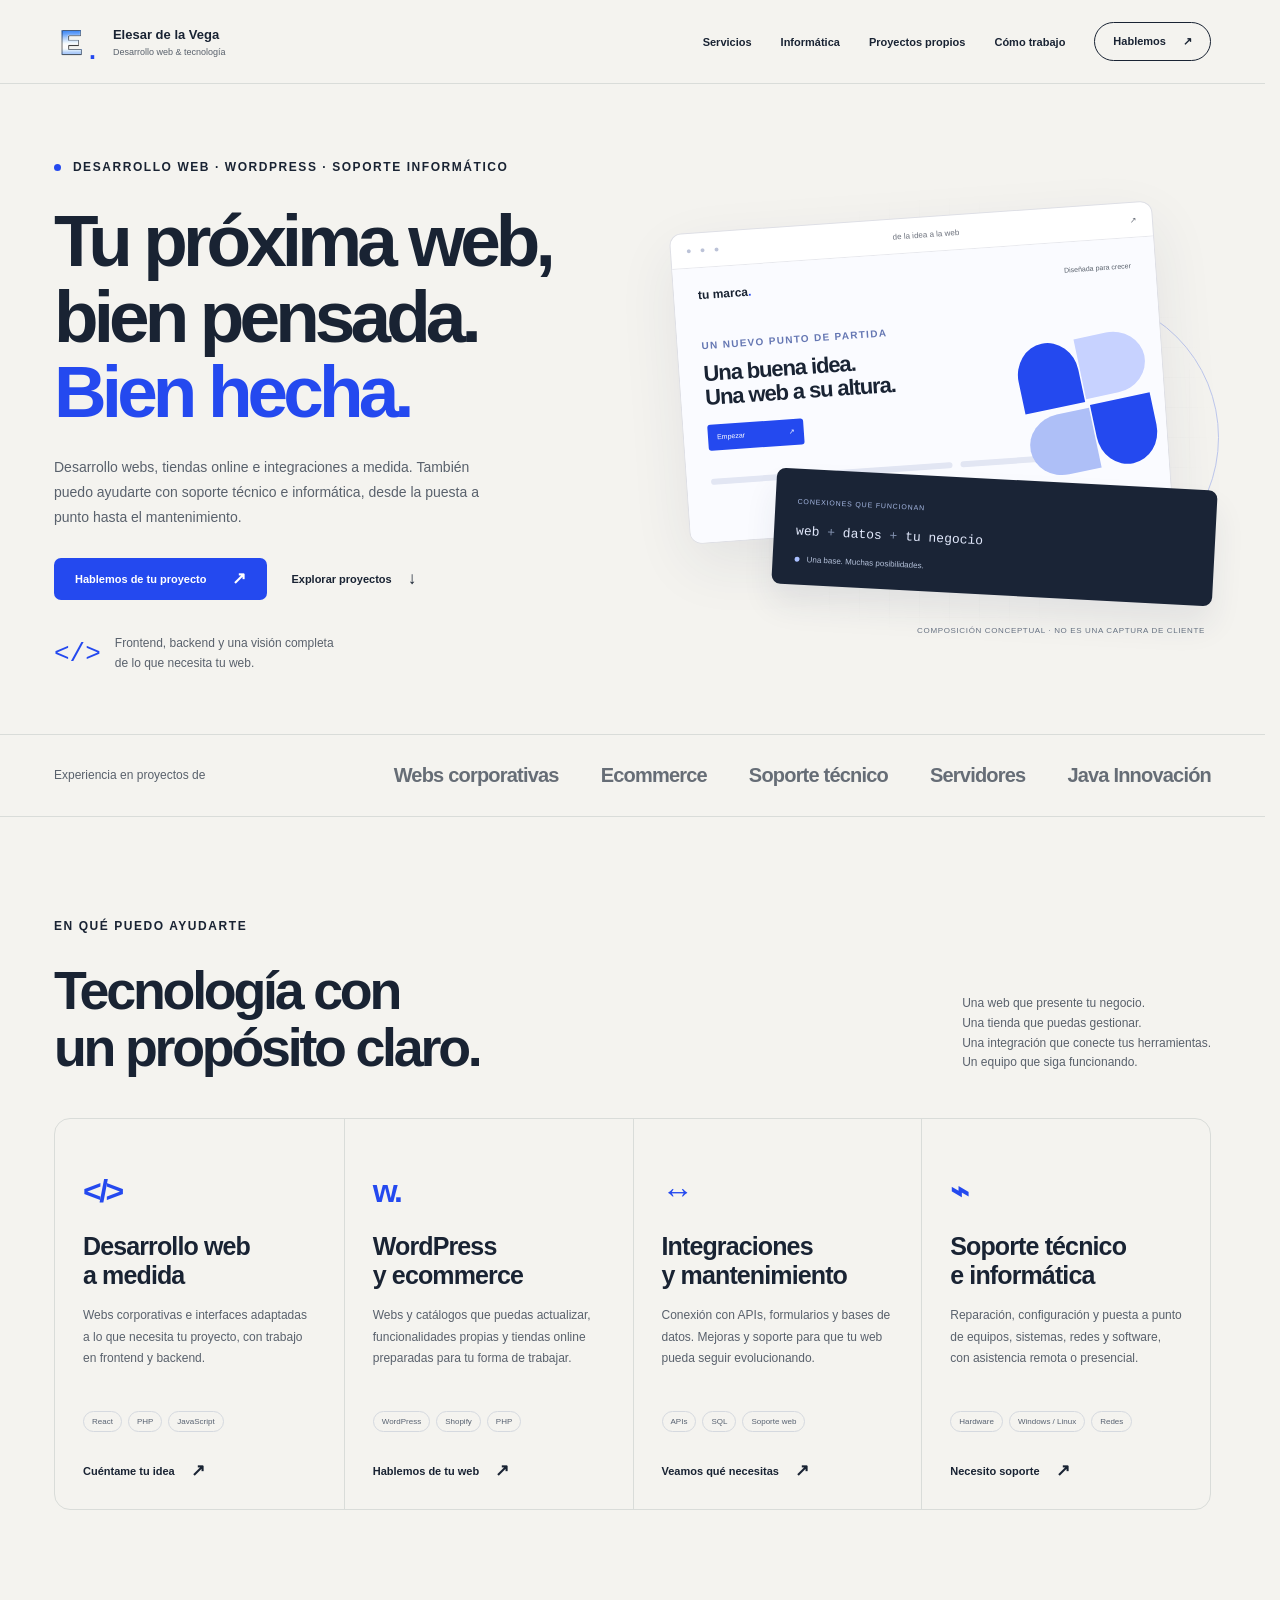
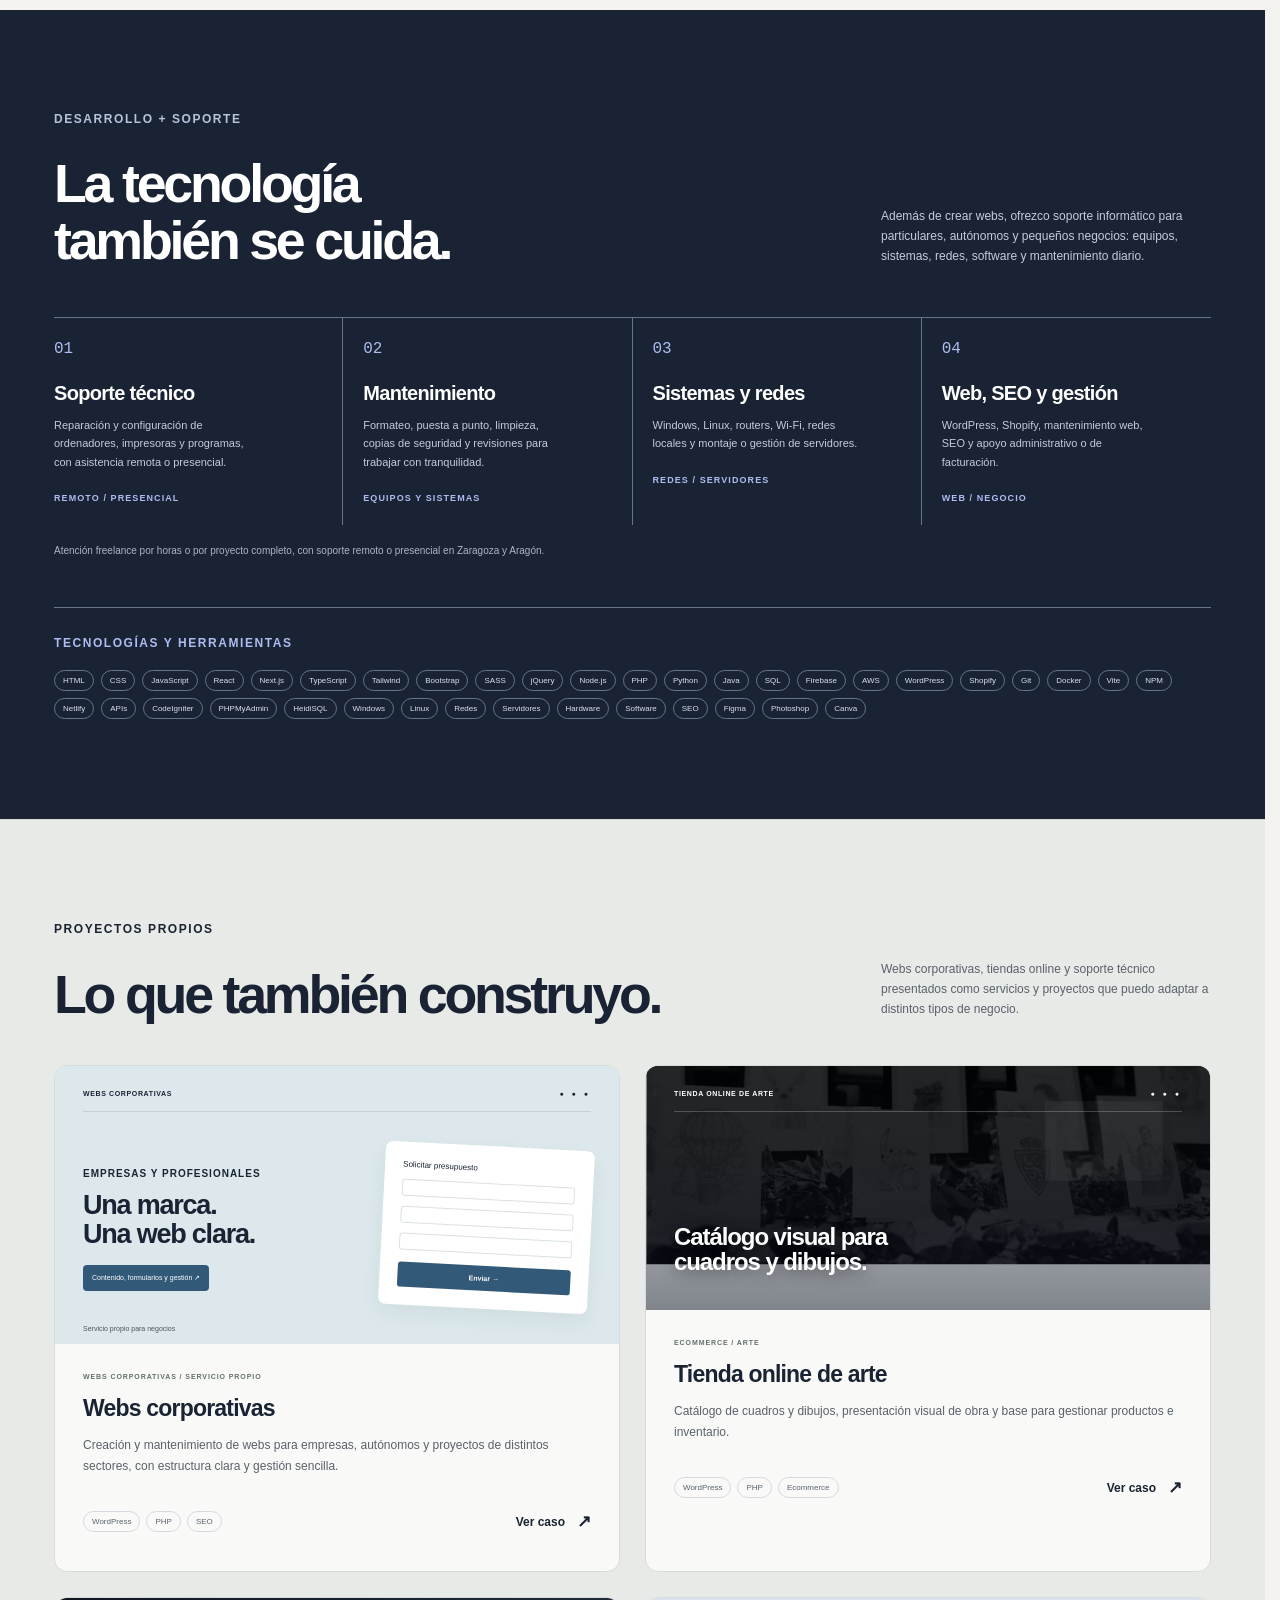
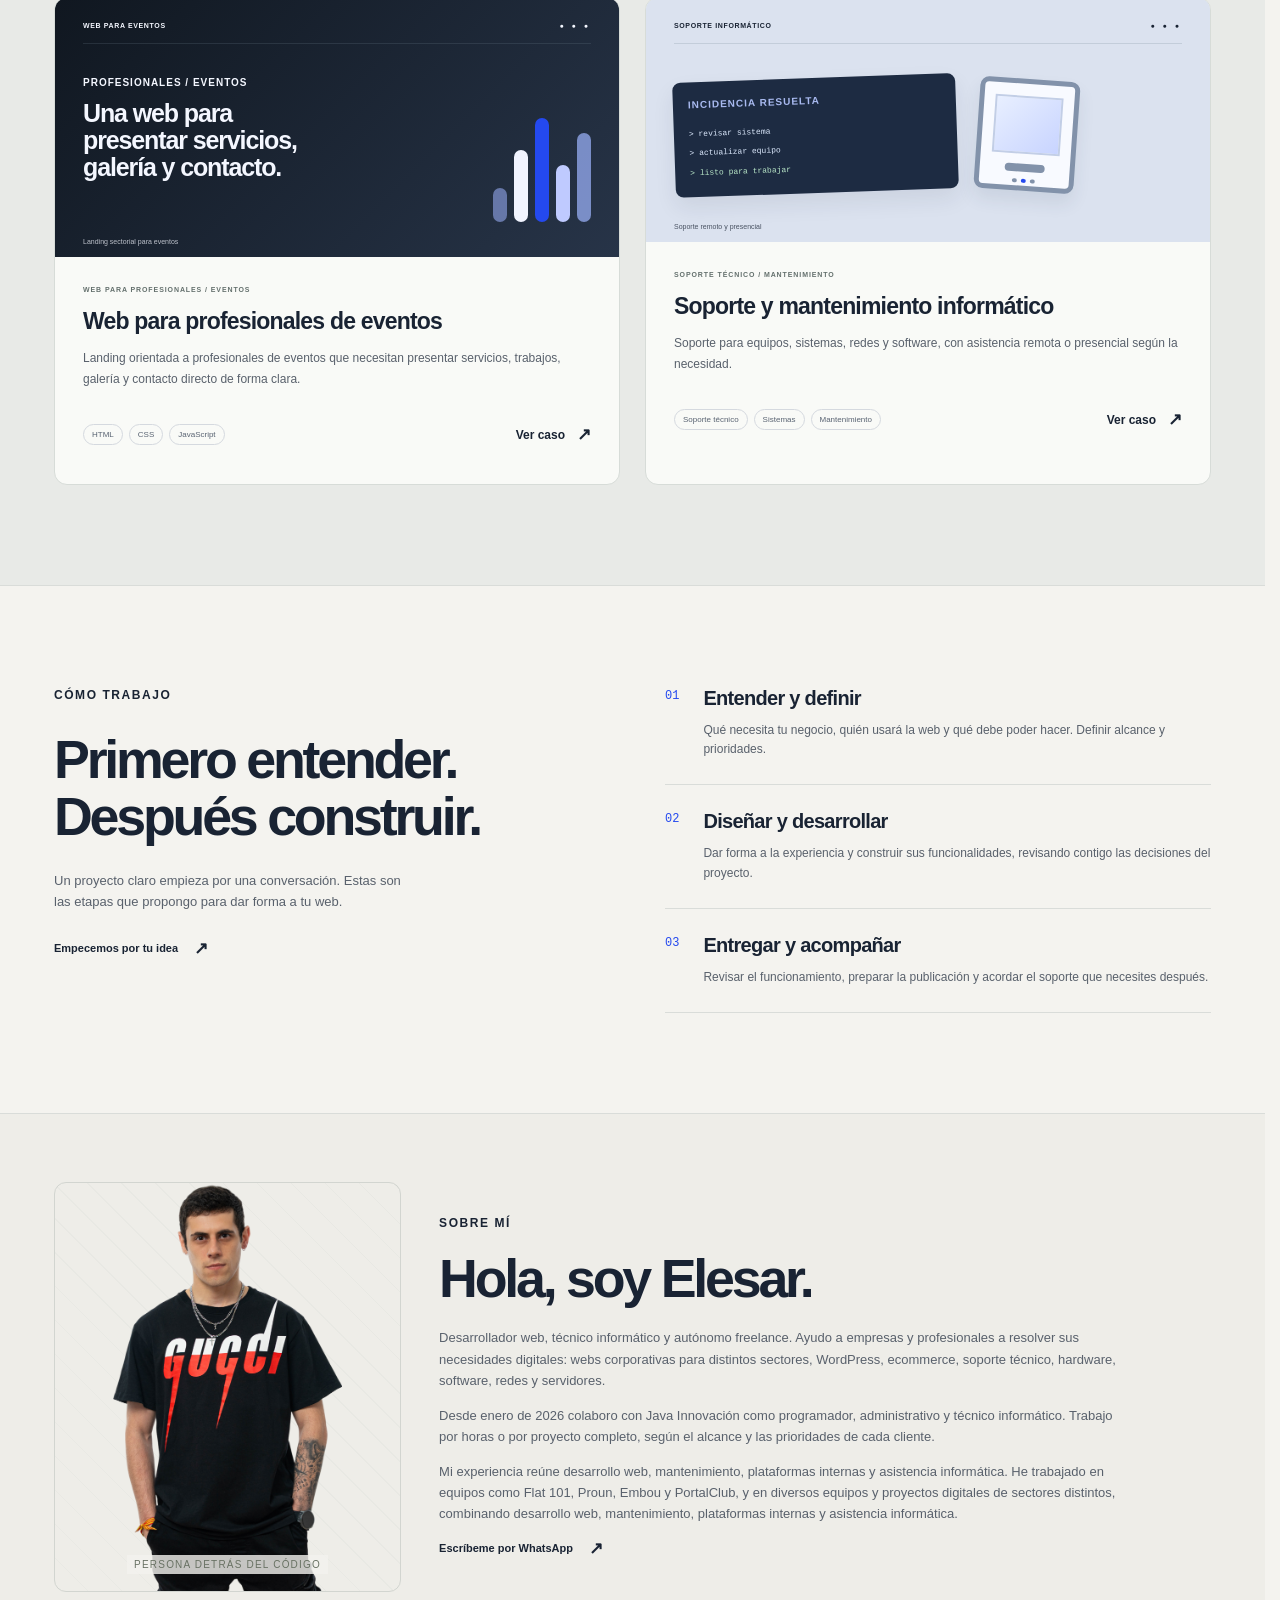
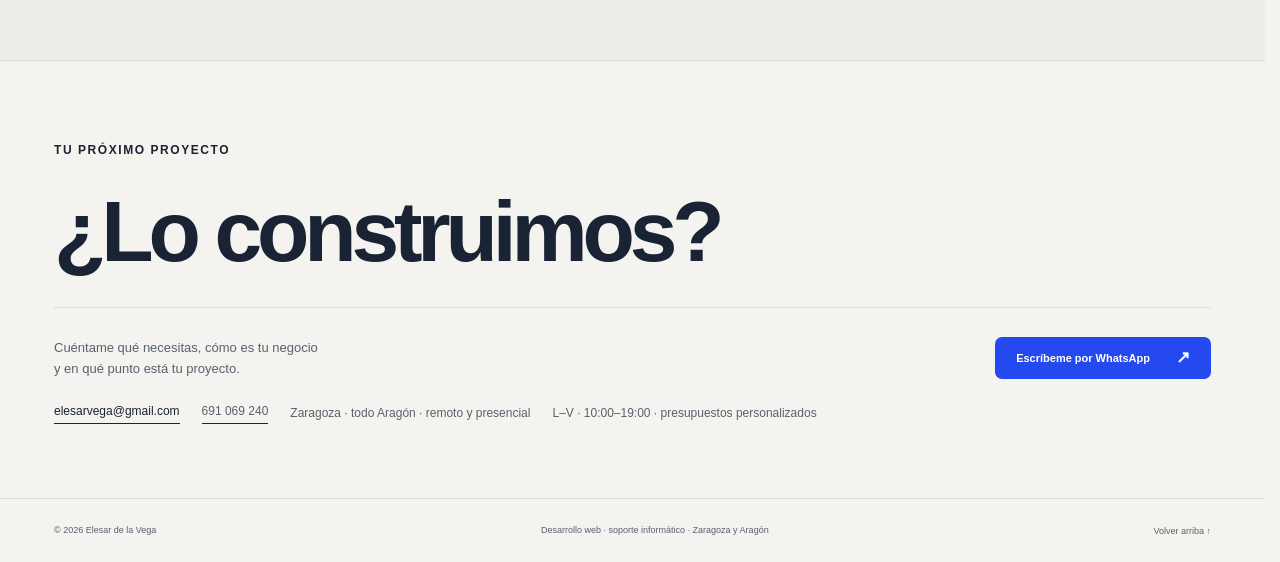
==== index.html @ c139e5ae "Replace portfolio with professional site" ====
<!doctype html>
<html lang="es">
<head>
  <meta charset="utf-8">
  <meta name="viewport" content="width=device-width, initial-scale=1">
  <title>Elesar de la Vega · Desarrollo web y soluciones a medida</title>
  <meta name="description" content="Desarrollo web, WordPress, ecommerce y soporte informático en Zaragoza y Aragón. Webs corporativas, mantenimiento, sistemas, redes y asistencia remota o presencial.">
  <meta name="author" content="Elesar de la Vega">
  <meta name="robots" content="index, follow">
  <meta name="theme-color" content="#f4f3ef">
  <meta property="og:locale" content="es_ES">
  <meta property="og:type" content="website">
  <meta property="og:title" content="Elesar de la Vega · Desarrollo web y soporte informático">
  <meta property="og:description" content="Webs corporativas, WordPress, ecommerce, mantenimiento y soporte informático para profesionales, autónomos y empresas en Zaragoza y Aragón.">
  <link rel="canonical" href="https://elesardelavega.github.io/elesardelavega/">
  <meta property="og:url" content="https://elesardelavega.github.io/elesardelavega/">
  <meta property="og:image" content="https://elesardelavega.github.io/elesardelavega/assets/social-preview.jpg">
  <meta name="twitter:card" content="summary_large_image">
  <meta name="twitter:title" content="Elesar de la Vega · Desarrollo web y soporte informático">
  <meta name="twitter:description" content="Desarrollo web, WordPress, ecommerce y soporte informático en Zaragoza y Aragón.">
  <meta name="twitter:image" content="https://elesardelavega.github.io/elesardelavega/assets/social-preview.jpg">
  <link rel="icon" href="assets/favicon.ico" sizes="any">
  <link rel="icon" href="assets/favicon-32x32.png" type="image/png">
  <link rel="apple-touch-icon" href="assets/apple-touch-icon.png">
  <link rel="manifest" href="assets/site.webmanifest">

  <script type="application/ld+json">
    {
      "@context": "https://schema.org",
      "@type": "ProfessionalService",
      "name": "Elesar de la Vega",
      "url": "https://elesardelavega.github.io/elesardelavega/",
      "description": "Desarrollo web, WordPress, ecommerce y soporte informático en Zaragoza y Aragón.",
      "email": "elesarvega@gmail.com",
      "telephone": "+34691069240",
      "areaServed": ["Zaragoza", "Aragón", "España"],
      "address": {
        "@type": "PostalAddress",
        "addressLocality": "Zaragoza",
        "addressRegion": "Aragón",
        "addressCountry": "ES"
      },
      "priceRange": "Presupuestos personalizados",
      "serviceType": ["Desarrollo web", "WordPress", "Ecommerce", "Soporte informático", "Mantenimiento web"]
    }
  </script>
  <link rel="stylesheet" href="styles.css">
  <script src="script.js" defer></script>
</head>
<body>
  <a class="skip-link" href="#contenido">Saltar al contenido</a>
  <button class="back-to-top" id="back-to-top" type="button" aria-label="Volver arriba" hidden><span aria-hidden="true">↑</span><span>Volver arriba</span></button>
  <header class="site-header">
    <a class="brand" href="#inicio" aria-label="Elesar de la Vega, inicio"><span class="brand-mark" aria-hidden="true"><img src="assets/logo-e-small.png" width="128" height="128" alt=""><span>.</span></span><span>Elesar de la Vega<small>Desarrollo web & tecnología</small></span></a>
    <button class="menu-toggle" aria-expanded="false" aria-controls="menu">Menú <span aria-hidden="true">＋</span></button>
    <nav id="menu" aria-label="Navegación principal">
      <a href="#servicios">Servicios</a><a href="#informatica">Informática</a><a href="#proyectos">Proyectos propios</a><a href="#enfoque">Cómo trabajo</a><a class="nav-contact" href="#contacto">Hablemos <span aria-hidden="true">↗</span></a>
    </nav>
  </header>
  <main id="contenido">
    <section class="hero section-shell" id="inicio" aria-labelledby="hero-title">
      <div class="hero-copy">
        <p class="eyebrow"><span class="blue-dot" aria-hidden="true"></span> DESARROLLO WEB · WORDPRESS · SOPORTE INFORMÁTICO</p>
        <h1 id="hero-title">Tu próxima web,<br>bien pensada.<br><span>Bien hecha.</span></h1>
        <p class="hero-description">Desarrollo webs, tiendas online e integraciones a medida. También puedo ayudarte con soporte técnico e informática, desde la puesta a punto hasta el mantenimiento.</p>
        <div class="hero-actions"><a class="button button-blue" href="#contacto">Hablemos de tu proyecto <span aria-hidden="true">↗</span></a><a class="text-link" href="#proyectos">Explorar proyectos <span aria-hidden="true">↓</span></a></div>
        <div class="hero-footnote"><span aria-hidden="true">&lt;/&gt;</span><p>Frontend, backend y una visión completa<br>de lo que necesita tu web.</p></div>
      </div>
      <div class="hero-visual" aria-label="Ilustración conceptual de una web y sus integraciones">
        <div class="visual-grid" aria-hidden="true"></div>
        <div class="orb orb-one" aria-hidden="true"></div><div class="orb orb-two" aria-hidden="true"></div>
        <div class="mock-window">
          <div class="window-top"><span class="window-dots" aria-hidden="true">● ● ●</span><span>de la idea a la web</span><span aria-hidden="true">↗</span></div>
          <div class="mock-page"><div class="mock-nav"><b>tu marca<span>.</span></b><span>Diseñada para crecer</span></div><span class="mock-label">UN NUEVO PUNTO DE PARTIDA</span><p>Una buena idea.<br>Una web a su altura.</p><div class="mock-button">Empezar <span aria-hidden="true">↗</span></div><div class="mock-art" aria-hidden="true"><i></i><i></i><i></i><i></i></div><div class="mock-lines" aria-hidden="true"><i></i><i></i><i></i></div></div>
        </div>
        <div class="code-note"><span class="code-label">CONEXIONES QUE FUNCIONAN</span><code><span>web</span> + <span>datos</span> + <span>tu negocio</span></code><div><i aria-hidden="true"></i> Una base. Muchas posibilidades.</div></div>
        <span class="visual-caption">COMPOSICIÓN CONCEPTUAL · NO ES UNA CAPTURA DE CLIENTE</span>
      </div>
    </section>
    <div class="experience-strip section-shell"><p>Experiencia en proyectos de</p><div><span>Webs corporativas</span><span>Ecommerce</span><span>Soporte técnico</span><span>Servidores</span><a class="experience-company" href="https://javainnovacion.com/" target="_blank" rel="noopener noreferrer">Java Innovación</a></div></div>
    <section class="section-shell section-space" id="servicios" aria-labelledby="services-title">
      <div class="section-heading"><div><p class="eyebrow">EN QUÉ PUEDO AYUDARTE</p><h2 id="services-title">Tecnología con<br>un propósito claro.</h2></div><p>Una web que presente tu negocio.<br>Una tienda que puedas gestionar.<br>Una integración que conecte tus herramientas.<br>Un equipo que siga funcionando.</p></div>
      <div class="services-grid">
        <article class="service"><span class="service-icon" aria-hidden="true">&lt;/&gt;</span><h3>Desarrollo web<br>a medida</h3><p>Webs corporativas e interfaces adaptadas a lo que necesita tu proyecto, con trabajo en frontend y backend.</p><ul class="tags" aria-label="Tecnologías"><li>React</li><li>PHP</li><li>JavaScript</li></ul><a class="text-link" href="#contacto">Cuéntame tu idea <span aria-hidden="true">↗</span></a></article>
        <article class="service"><span class="service-icon" aria-hidden="true">w.</span><h3>WordPress<br>y ecommerce</h3><p>Webs y catálogos que puedas actualizar, funcionalidades propias y tiendas online preparadas para tu forma de trabajar.</p><ul class="tags" aria-label="Especialidades"><li>WordPress</li><li>Shopify</li><li>PHP</li></ul><a class="text-link" href="#contacto">Hablemos de tu web <span aria-hidden="true">↗</span></a></article>
        <article class="service"><span class="service-icon" aria-hidden="true">↔</span><h3>Integraciones<br>y mantenimiento</h3><p>Conexión con APIs, formularios y bases de datos. Mejoras y soporte para que tu web pueda seguir evolucionando.</p><ul class="tags" aria-label="Especialidades"><li>APIs</li><li>SQL</li><li>Soporte web</li></ul><a class="text-link" href="#contacto">Veamos qué necesitas <span aria-hidden="true">↗</span></a></article>
        <article class="service"><span class="service-icon" aria-hidden="true">⌁</span><h3>Soporte técnico<br>e informática</h3><p>Reparación, configuración y puesta a punto de equipos, sistemas, redes y software, con asistencia remota o presencial.</p><ul class="tags" aria-label="Ámbitos de soporte"><li>Hardware</li><li>Windows / Linux</li><li>Redes</li></ul><a class="text-link" href="#contacto">Necesito soporte <span aria-hidden="true">↗</span></a></article>
      </div>
    </section>
    <section class="it-section section-space" id="informatica" aria-labelledby="it-title">
      <div class="section-shell">
        <div class="it-intro"><div><p class="eyebrow">DESARROLLO + SOPORTE</p><h2 id="it-title">La tecnología<br>también se cuida.</h2></div><p>Además de crear webs, ofrezco soporte informático para particulares, autónomos y pequeños negocios: equipos, sistemas, redes, software y mantenimiento diario.</p></div>
        <div class="it-grid">
          <article class="it-item"><span class="it-index">01</span><h3>Soporte técnico</h3><p>Reparación y configuración de ordenadores, impresoras y programas, con asistencia remota o presencial.</p><span class="it-status">REMOTO / PRESENCIAL</span></article>
          <article class="it-item"><span class="it-index">02</span><h3>Mantenimiento</h3><p>Formateo, puesta a punto, limpieza, copias de seguridad y revisiones para trabajar con tranquilidad.</p><span class="it-status">EQUIPOS Y SISTEMAS</span></article>
          <article class="it-item"><span class="it-index">03</span><h3>Sistemas y redes</h3><p>Windows, Linux, routers, Wi-Fi, redes locales y montaje o gestión de servidores.</p><span class="it-status">REDES / SERVIDORES</span></article>
          <article class="it-item"><span class="it-index">04</span><h3>Web, SEO y gestión</h3><p>WordPress, Shopify, mantenimiento web, SEO y apoyo administrativo o de facturación.</p><span class="it-status">WEB / NEGOCIO</span></article>
        </div>
        <p class="it-note">Atención freelance por horas o por proyecto completo, con soporte remoto o presencial en Zaragoza y Aragón.</p>
        <div class="tech-list"><p class="eyebrow">TECNOLOGÍAS Y HERRAMIENTAS</p><ul class="tags" aria-label="Tecnologías y herramientas"><li>HTML</li><li>CSS</li><li>JavaScript</li><li>React</li><li>Next.js</li><li>TypeScript</li><li>Tailwind</li><li>Bootstrap</li><li>SASS</li><li>jQuery</li><li>Node.js</li><li>PHP</li><li>Python</li><li>Java</li><li>SQL</li><li>Firebase</li><li>AWS</li><li>WordPress</li><li>Shopify</li><li>Git</li><li>Docker</li><li>Vite</li><li>NPM</li><li>Netlify</li><li>APIs</li><li>CodeIgniter</li><li>PHPMyAdmin</li><li>HeidiSQL</li><li>Windows</li><li>Linux</li><li>Redes</li><li>Servidores</li><li>Hardware</li><li>Software</li><li>SEO</li><li>Figma</li><li>Photoshop</li><li>Canva</li></ul></div>
      </div>
    </section>
    <section class="personal-projects section-space" id="proyectos" aria-labelledby="projects-title">
      <div class="section-shell"><div class="section-heading"><div><p class="eyebrow">PROYECTOS PROPIOS</p><h2 id="projects-title">Lo que también construyo.</h2></div><p>Webs corporativas, tiendas online y soporte técnico presentados como servicios y proyectos que puedo adaptar a distintos tipos de negocio.</p></div>
        <div class="projects-grid">
          <article class="project-card">
            <div class="project-illustration insurance" aria-label="Ilustración conceptual de webs corporativas"><div class="illustration-browser"><span>WEBS CORPORATIVAS</span><i aria-hidden="true">● ● ●</i></div><div class="insurance-layout"><div><span class="mini-label">EMPRESAS Y PROFESIONALES</span><p>Una marca.<br>Una web clara.</p><span class="mini-pill">Contenido, formularios y gestión ↗</span></div><div class="form-illustration" aria-hidden="true"><span>Solicitar presupuesto</span><i></i><i></i><i></i><b>Enviar →</b></div></div><span class="illustration-note">Servicio propio para negocios</span></div>
            <div class="project-copy"><p class="project-kicker">WEBS CORPORATIVAS / SERVICIO PROPIO</p><h3>Webs corporativas</h3><p>Creación y mantenimiento de webs para empresas, autónomos y proyectos de distintos sectores, con estructura clara y gestión sencilla.</p><div class="project-bottom"><ul class="tags"><li>WordPress</li><li>PHP</li><li>SEO</li></ul><button class="project-open" data-project="corporativas" aria-label="Ver caso: webs corporativas">Ver caso <span aria-hidden="true">↗</span></button></div></div>
          </article>
          <article class="project-card">
            <div class="project-illustration shop project-screenshot" aria-label="Captura de la tienda online de arte Dibujos Oasis"><img src="assets/dibujos-oasis-preview-optimized.jpg" width="960" height="675" loading="lazy" alt="Vista de una tienda online de arte con catálogo visual de cuadros y dibujos"><div class="screenshot-overlay"><div class="illustration-browser"><span>TIENDA ONLINE DE ARTE</span><i aria-hidden="true">● ● ●</i></div><p>Catálogo visual para cuadros y dibujos.</p></div><span class="illustration-note">Captura de referencia del proyecto</span></div>
            <div class="project-copy"><p class="project-kicker">ECOMMERCE / ARTE</p><h3>Tienda online de arte</h3><p>Catálogo de cuadros y dibujos, presentación visual de obra y base para gestionar productos e inventario.</p><div class="project-bottom"><ul class="tags"><li>WordPress</li><li>PHP</li><li>Ecommerce</li></ul><button class="project-open" data-project="tienda" aria-label="Ver caso: tienda online de arte">Ver caso <span aria-hidden="true">↗</span></button></div></div>
          </article>
          <article class="project-card">
            <div class="project-illustration music-site" aria-label="Ilustración conceptual de una web para profesionales de eventos"><div class="illustration-browser"><span>WEB PARA EVENTOS</span><i aria-hidden="true">● ● ●</i></div><div class="music-layout"><span class="mini-label">PROFESIONALES / EVENTOS</span><p>Una web para<br>presentar servicios,<br>galería y contacto.</p><div class="music-bars" aria-hidden="true"><i></i><i></i><i></i><i></i><i></i></div></div><span class="illustration-note">Landing sectorial para eventos</span></div>
            <div class="project-copy"><p class="project-kicker">WEB PARA PROFESIONALES / EVENTOS</p><h3>Web para profesionales de eventos</h3><p>Landing orientada a profesionales de eventos que necesitan presentar servicios, trabajos, galería y contacto directo de forma clara.</p><div class="project-bottom"><ul class="tags"><li>HTML</li><li>CSS</li><li>JavaScript</li></ul><button class="project-open" data-project="webdj" aria-label="Ver caso: web para profesionales de eventos">Ver caso <span aria-hidden="true">↗</span></button></div></div>
          </article>
          <article class="project-card">
            <div class="project-illustration support" aria-label="Ilustración conceptual de soporte técnico y mantenimiento informático"><div class="illustration-browser"><span>SOPORTE INFORMÁTICO</span><i aria-hidden="true">● ● ●</i></div><div class="support-layout"><div class="support-terminal"><span class="mini-label">INCIDENCIA RESUELTA</span><code>&gt; revisar sistema<br>&gt; actualizar equipo<br><b>&gt; listo para trabajar</b></code></div><div class="support-device" aria-hidden="true"><i></i><i></i><i></i></div></div><span class="illustration-note">Soporte remoto y presencial</span></div>
            <div class="project-copy"><p class="project-kicker">SOPORTE TÉCNICO / MANTENIMIENTO</p><h3>Soporte y mantenimiento informático</h3><p>Soporte para equipos, sistemas, redes y software, con asistencia remota o presencial según la necesidad.</p><div class="project-bottom"><ul class="tags"><li>Soporte técnico</li><li>Sistemas</li><li>Mantenimiento</li></ul><button class="project-open" data-project="soporte" aria-label="Ver caso: soporte y mantenimiento informático">Ver caso <span aria-hidden="true">↗</span></button></div></div>
          </article>
        </div>
      </div>
    </section>
    <section class="section-shell section-space approach" id="enfoque" aria-labelledby="approach-title">
      <div><p class="eyebrow">CÓMO TRABAJO</p><h2 id="approach-title">Primero entender.<br>Después construir.</h2><p class="approach-intro">Un proyecto claro empieza por una conversación. Estas son las etapas que propongo para dar forma a tu web.</p><a class="text-link" href="#contacto">Empecemos por tu idea <span aria-hidden="true">↗</span></a></div>
      <ol class="process"><li><span>01</span><div><h3>Entender y definir</h3><p>Qué necesita tu negocio, quién usará la web y qué debe poder hacer. Definir alcance y prioridades.</p></div></li><li><span>02</span><div><h3>Diseñar y desarrollar</h3><p>Dar forma a la experiencia y construir sus funcionalidades, revisando contigo las decisiones del proyecto.</p></div></li><li><span>03</span><div><h3>Entregar y acompañar</h3><p>Revisar el funcionamiento, preparar la publicación y acordar el soporte que necesites después.</p></div></li></ol>
    </section>
    <section class="about-section" aria-labelledby="about-title"><div class="section-shell about-grid"><div class="about-portrait"><img src="assets/personal-elesar-about-optimized.png" width="540" height="959" loading="lazy" alt="Elesar de la Vega, programador web y técnico informático en Zaragoza"><span>PERSONA DETRÁS DEL CÓDIGO</span></div><div><p class="eyebrow">SOBRE MÍ</p><h2 id="about-title">Hola, soy Elesar.</h2><p>Desarrollador web, técnico informático y autónomo freelance. Ayudo a empresas y profesionales a resolver sus necesidades digitales: webs corporativas para distintos sectores, WordPress, ecommerce, soporte técnico, hardware, software, redes y servidores.</p><p>Desde enero de 2026 colaboro con Java Innovación como programador, administrativo y técnico informático. Trabajo por horas o por proyecto completo, según el alcance y las prioridades de cada cliente.</p><p>Mi experiencia reúne desarrollo web, mantenimiento, plataformas internas y asistencia informática. He trabajado en equipos como Flat 101, Proun, Embou y PortalClub, y en diversos equipos y proyectos digitales de sectores distintos, combinando desarrollo web, mantenimiento, plataformas internas y asistencia informática.</p><a class="text-link" href="https://wa.me/34691069240?text=Hola%20Elesar%2C%20he%20visto%20tu%20web" target="_blank" rel="noopener noreferrer">Escríbeme por WhatsApp <span aria-hidden="true">↗</span></a></div></div></section>
    <section class="contact-section section-shell section-space" id="contacto" aria-labelledby="contact-title"><p class="eyebrow">TU PRÓXIMO PROYECTO</p><div class="contact-heading"><h2 id="contact-title">¿Lo construimos?</h2></div><div class="contact-bottom"><p>Cuéntame qué necesitas, cómo es tu negocio<br>y en qué punto está tu proyecto.</p><a class="button button-blue" href="https://wa.me/34691069240?text=Hola%20Elesar%2C%20he%20visto%20tu%20web" target="_blank" rel="noopener noreferrer">Escríbeme por WhatsApp <span aria-hidden="true">↗</span></a></div><div class="contact-details"><a class="contact-email" href="mailto:elesarvega@gmail.com">elesarvega@gmail.com</a><a class="contact-phone" href="tel:+34691069240">691 069 240</a><span class="contact-location">Zaragoza · todo Aragón · remoto y presencial</span><span class="contact-hours">L–V · 10:00–19:00 · presupuestos personalizados</span></div></section>
  </main>
  <footer class="site-footer section-shell"><p>© 2026 Elesar de la Vega</p><p>Desarrollo web · soporte informático · Zaragoza y Aragón</p><a href="#inicio">Volver arriba ↑</a></footer>
  <dialog id="project-dialog" aria-labelledby="dialog-title"><button class="dialog-close" aria-label="Cerrar ficha de proyecto">Cerrar <span aria-hidden="true">×</span></button><p class="eyebrow" id="dialog-category"></p><h2 id="dialog-title"></h2><div id="dialog-content"></div><a class="button button-blue" href="#contacto" id="dialog-contact">Hablemos de tu proyecto <span aria-hidden="true">↗</span></a></dialog>
</body>
</html>
---- styles.css ----
@charset "UTF-8";
/* Los tokens y sus roles se describen en CONTENIDO.md. La fuente de valores es este CSS. */
:root{--paper:#f4f3ef;--ink:#192333;--muted:#59616c;--blue:#2449ef;--line:#d9dcd9;--white:#fff;--radius:16px}
*{box-sizing:border-box}html{scroll-behavior:auto;scroll-padding-top:110px}body{margin:0;background:var(--paper);color:var(--ink);font-family:Arial,Helvetica,sans-serif;-webkit-font-smoothing:antialiased}a{color:inherit;text-decoration:none}button{font:inherit;color:inherit;cursor:pointer}button,a{-webkit-tap-highlight-color:transparent}button{border:0}button:focus-visible,a:focus-visible{outline:3px solid var(--blue);outline-offset:5px}p{line-height:1.65}h1,h2,h3,p{margin-top:0}h1,h2,h3{font-weight:600}h2{font-size:clamp(2.25rem,4.2vw,3.75rem);line-height:1.06;letter-spacing:-.06em;margin-bottom:0}h3{letter-spacing:-.035em}::selection{background:#d8e0ff}section{scroll-margin-top:20px}.section-shell{max-width:1304px;margin:auto;padding-left:54px;padding-right:54px}.section-space{padding-top:100px;padding-bottom:100px}.eyebrow{font-size:12px;font-weight:700;letter-spacing:.13em;line-height:1.6;margin-bottom:26px}.skip-link{position:fixed;top:-80px;left:15px;padding:16px;z-index:20;background:var(--blue);color:white}.skip-link:focus{top:12px}.site-header{display:flex;justify-content:space-between;align-items:center;gap:30px;padding:22px 54px;max-width:1304px;margin:auto;border-bottom:1px solid var(--line)}.brand{display:flex;align-items:center;gap:12px;font-size:13px;font-weight:700}.brand-mark{font-size:43px;line-height:.85;letter-spacing:-.13em;margin-right:5px}.brand-mark span{color:var(--blue)}.brand small{display:block;font-size:9px;font-weight:400;color:var(--muted);margin-top:5px}.site-header nav{display:flex;align-items:center;gap:29px;font-size:11px;font-weight:600}.site-header nav a:hover{color:var(--blue)}.nav-contact{border:1px solid var(--ink);border-radius:30px;padding:12px 18px}.nav-contact span{margin-left:14px}.menu-toggle{display:none}.hero{display:grid;grid-template-columns:1.12fr 1fr;gap:30px;align-items:center;padding-top:74px;padding-bottom:60px;min-height:650px}.blue-dot{display:inline-block;width:7px;height:7px;border-radius:50%;background:var(--blue);margin-right:7px}.hero h1{font-size:clamp(3.4rem,5.7vw,5.1rem);line-height:1.035;letter-spacing:-.067em;margin:0 0 25px;font-weight:600}.hero h1>span{color:var(--blue)}.hero-description{max-width:430px;font-size:14px;line-height:1.8;color:var(--muted);margin-bottom:28px}.hero-actions{display:flex;align-items:center;gap:24px;flex-wrap:wrap}.button{display:inline-flex;align-items:center;justify-content:space-between;gap:26px;padding:10px 21px;border-radius:7px;font-size:11px;font-weight:600;line-height:1.3;transition:transform .2s,background .2s}.button-blue{background:var(--blue);color:white}.button:hover{transform:translateY(-2px);background:#173ace}.button span{font-size:17px}.text-link{font-size:11px;font-weight:700;display:inline-flex;gap:16px;align-items:center}.text-link:hover{color:var(--blue)}.text-link span{font-size:17px}.hero-footnote{margin-top:34px;display:flex;align-items:center;gap:14px}.hero-footnote>span{font-family:monospace;font-size:26px;color:var(--blue)}.hero-footnote p{font-size:12px;color:var(--muted);margin:0;line-height:1.65}.hero-visual{position:relative;min-width:0;height:438px;isolation:isolate}.visual-grid{position:absolute;inset:0;background-image:linear-gradient(#dadcd866 1px,transparent 1px),linear-gradient(90deg,#dadcd866 1px,transparent 1px);background-size:30px 30px;mask-image:radial-gradient(ellipse,#000 30%,transparent 71%);z-index:-1}.orb{position:absolute;border:1px solid #bcc6ec;border-radius:50%;width:285px;height:285px;z-index:-1}.orb-one{top:45px;left:20px}.orb-two{top:98px;right:-8px}.mock-window{width:91%;position:absolute;top:20px;left:0;background:white;border-radius:12px;border:1px solid #dedfe5;box-shadow:0 22px 60px #26335815;overflow:hidden;transform:rotate(-4deg)}.window-top{display:flex;align-items:center;justify-content:space-between;padding:12px 15px;border-bottom:1px solid #e7e8ed;font-size:8px;color:#6c717c}.window-dots{letter-spacing:3px;color:#bbc2d7;font-size:9px}.mock-page{position:relative;min-height:274px;padding:20px 24px;background:#fafbff;overflow:hidden}.mock-nav{display:flex;justify-content:space-between;align-items:center;font-size:7px;color:var(--muted);margin-bottom:33px}.mock-nav b{font-size:12px;color:var(--ink)}.mock-nav b span{color:var(--blue)}.mock-label{font-size:10px;letter-spacing:.13em;font-weight:700;color:#6577b3}.mock-page p{font-size:22px;line-height:1.1;letter-spacing:-.05em;font-weight:700;margin:9px 0 15px;position:relative;z-index:1}.mock-button{font-size:7px;background:var(--blue);color:white;border-radius:3px;padding:9px;width:96px;display:flex;justify-content:space-between}.mock-art{position:absolute;width:126px;height:136px;right:14px;bottom:44px;transform:rotate(-8deg);display:grid;grid-template-columns:1fr 1fr;gap:4px}.mock-art i{display:block;background:var(--blue);border-radius:50% 50% 0 0}.mock-art i:nth-child(2){background:#c7d2ff;transform:rotate(90deg)}.mock-art i:nth-child(3){background:#aebff7;transform:rotate(-90deg)}.mock-art i:nth-child(4){border-radius:0 0 50% 50%}.mock-lines{display:flex;gap:8px;margin-top:28px}.mock-lines i{height:6px;background:#e2e6f3;display:block;width:27%;border-radius:4px}.code-note{position:absolute;right:-4px;bottom:40px;width:83%;background:#1a2436;color:white;border-radius:9px;padding:21px 22px;transform:rotate(3deg);box-shadow:0 20px 32px #25325215}.code-label{font-size:7px;letter-spacing:.12em;color:#a7b9e4}.code-note code{display:block;font-size:13px;white-space:normal;margin:16px 0;color:#8493b1}.code-note code span{color:#e2e9fc}.code-note>div{font-size:8px;color:#b6c3dc;display:flex;align-items:center;gap:7px}.code-note i{display:block;width:5px;height:5px;background:#aabfff;border-radius:50%}.visual-caption{position:absolute;bottom:0;right:6px;font-size:8px;letter-spacing:.08em;color:#667181}.experience-strip{display:flex;align-items:center;justify-content:space-between;gap:20px;padding-top:29px;padding-bottom:29px;border-top:1px solid var(--line);border-bottom:1px solid var(--line)}.experience-strip p{font-size:12px;color:var(--muted);margin:0}.experience-strip>div{display:flex;gap:42px;align-items:center}.experience-strip span{font-size:20px;font-weight:700;letter-spacing:-.04em;color:#666d76}.section-heading{display:flex;justify-content:space-between;align-items:flex-end;gap:34px;margin-bottom:42px}.section-heading>.eyebrow{margin-bottom:20px}.section-heading>p{font-size:12px;color:var(--muted);max-width:330px;margin-bottom:3px}.services-grid{display:grid;grid-template-columns:repeat(3,1fr);border:1px solid var(--line);border-radius:var(--radius);overflow:hidden}.service{padding:28px;position:relative}.service+.service{border-left:1px solid var(--line)}.service-number{font-size:9px;color:#7c8493}.service-icon{display:block;font-size:32px;line-height:1;letter-spacing:-.08em;color:var(--blue);margin:28px 0 25px;font-weight:700}.service h3{font-size:25px;line-height:1.14;margin-bottom:16px}.service p{font-size:12px;color:var(--muted);min-height:83px;line-height:1.8}.tags{display:flex;flex-wrap:wrap;gap:6px;list-style:none;padding:0;margin:0}.tags li{font-size:8px;color:#596372;border:1px solid #d5d9df;padding:5px 8px;border-radius:20px}.service .tags{margin:23px 0 28px}.projects-section{background:#e8eae7;border-top:1px solid #d9ddd8;border-bottom:1px solid #d9ddd8}.projects-grid{display:grid;grid-template-columns:1fr 1fr;gap:25px}.project-card{background:#f9faf7;border:1px solid #d7dcd8;border-radius:13px;overflow:hidden;min-width:0}.project-featured{grid-column:1/-1;display:grid;grid-template-columns:1.2fr 1fr}.project-illustration{position:relative;min-height:244px;overflow:hidden;padding:24px 28px 35px}.insurance{background:#dce8eb}.industrial{background:#242f33;color:#e5ebe5}.shop{background:#ebe1d1}.illustration-browser{display:flex;align-items:center;justify-content:space-between;gap:8px;font-size:7px;font-weight:700;letter-spacing:.09em;border-bottom:1px solid #70808e38;padding-bottom:14px}.illustration-browser i{font-size:7px;letter-spacing:3px;font-style:normal}.mini-label{font-size:10px;letter-spacing:.1em;font-weight:700}.insurance-layout{display:grid;grid-template-columns:1fr .75fr;gap:20px;align-items:center;margin-top:34px}.insurance-layout p,.industrial-layout p,.shop-layout p{font-size:27px;font-weight:600;letter-spacing:-.045em;line-height:1.05;margin:10px 0 17px}.mini-pill{background:#335978;color:white;font-size:7px;padding:9px;border-radius:4px;display:inline-block}.form-illustration{background:white;padding:18px;border-radius:7px;box-shadow:0 8px 20px #263c4810;transform:rotate(3deg);font-size:8px}.form-illustration i{display:block;height:17px;border:1px solid #d9e1e6;margin-top:10px;border-radius:3px}.form-illustration b{display:block;margin-top:12px;background:#335978;color:white;border-radius:3px;font-size:7px;padding:9px;text-align:center}.illustration-note{position:absolute;bottom:12px;left:28px;font-size:7px;opacity:.75}.industrial-layout{margin-top:23px}.industrial-layout p{font-size:24px}.product-shapes{display:flex;gap:10px;position:absolute;right:26px;bottom:34px}.product-shapes i{width:42px;height:70px;background:linear-gradient(110deg,#7d8e85,#bac6b4);clip-path:polygon(10% 0,75% 0,100% 20%,100% 90%,30% 100%,0 70%)}.product-shapes i:nth-child(2){height:52px;margin-top:18px}.product-shapes i:nth-child(3){width:26px;background:#b9cf70}.shop-layout{margin-top:21px}.shop-layout p{font-size:22px;margin-bottom:15px}.art-frames{display:flex;justify-content:flex-end;gap:12px}.art-frames i{width:53px;height:70px;border:5px solid #fcfaf5;outline:1px solid #c4b293;box-shadow:0 4px 9px #69542c15;background:linear-gradient(28deg,#c8a17e 40%,#e7d8a7 40%,#e7d8a7 60%,#91a88c 60%)}.art-frames i:nth-child(2){background:radial-gradient(ellipse at bottom,#8d6350 39%,#dabdb6 40%)}.art-frames i:nth-child(3){background:linear-gradient(130deg,#b5bbae 50%,#6d8278 50%)}.project-copy{padding:27px 28px}.project-featured .project-copy{align-self:center}.project-kicker{font-size:7px;font-weight:700;letter-spacing:.13em;color:#64706d;margin-bottom:13px}.project-copy h3{font-size:23px;line-height:1.15;margin-bottom:13px}.project-copy>p:not(.project-kicker){font-size:12px;line-height:1.75;color:var(--muted);margin-bottom:23px}.project-bottom{display:flex;align-items:center;justify-content:space-between;gap:12px;flex-wrap:wrap}.project-open{min-height:44px;padding:8px 0;background:none;font-size:12px;font-weight:700;white-space:nowrap;display:flex;align-items:center;gap:12px}.project-open:hover{color:var(--blue)}.project-open span{font-size:17px}.proposal-note{font-size:9px;color:#65706b;margin:25px 0 0;max-width:780px}.approach{display:grid;grid-template-columns:1fr 1fr;gap:65px}.approach-intro{max-width:350px;font-size:13px;color:var(--muted);margin:25px 0}.process{list-style:none;padding:0;margin:0}.process li{display:flex;gap:24px;border-bottom:1px solid var(--line);padding:24px 0}.process li:first-child{padding-top:0}.process li>span{color:var(--blue);font-family:monospace;font-size:12px;margin-top:3px}.process h3{font-size:20px;line-height:1.2;margin-bottom:11px}.process p{font-size:12px;color:var(--muted);margin:0}.about-section{border-top:1px solid var(--line);border-bottom:1px solid var(--line);background:#eeede8;padding-top:68px;padding-bottom:68px}.about-grid{display:grid;grid-template-columns:.65fr 1fr;gap:70px;align-items:center}.about-monogram{height:270px;border:1px solid #d2d5d0;border-radius:12px;background:repeating-linear-gradient(45deg,transparent,transparent 23px,#dce0d94d 23px,#dce0d94d 24px);display:flex;align-items:center;justify-content:center;position:relative}.about-monogram>span{font-size:175px;letter-spacing:-.12em;line-height:1;color:var(--blue);margin-left:-20px}.about-monogram>small{position:absolute;bottom:17px;font-size:10px;letter-spacing:.12em;color:#687163}.about-grid h2{margin-bottom:20px}.about-grid p:not(.eyebrow){font-size:13px;color:var(--muted);max-width:580px}.about-grid .eyebrow{margin-bottom:17px}.contact-section{padding-top:80px;padding-bottom:74px}.contact-heading{display:flex;align-items:center;justify-content:space-between;gap:20px;border-bottom:1px solid var(--line);padding-bottom:30px}.contact-heading h2{font-size:clamp(3rem,6.7vw,6rem)}.contact-bottom{display:flex;justify-content:space-between;align-items:center;gap:24px;margin-top:29px}.contact-bottom p{font-size:13px;color:var(--muted);margin:0}.contact-email{display:inline-block;margin-top:23px;font-size:13px;border-bottom:1px solid var(--ink);padding-bottom:4px}.site-footer{border-top:1px solid var(--line);display:flex;justify-content:space-between;align-items:center;gap:20px;padding-top:24px;padding-bottom:24px;font-size:9px;color:var(--muted)}.site-footer p{margin:0}.site-footer a{white-space:nowrap}dialog{width:min(620px,calc(100% - 30px));padding:38px;border:1px solid var(--line);border-radius:14px;background:var(--paper);color:var(--ink);max-height:90vh;overflow:auto;box-shadow:0 35px 90px #131d3440}dialog::backdrop{background:#192333b8;backdrop-filter:blur(3px)}.dialog-close{background:transparent;display:flex;gap:16px;align-items:center;margin:0 0 25px auto;font-size:11px}.dialog-close span{font-size:23px}dialog h2{font-size:34px;margin-bottom:25px}dialog h3{font-size:17px;margin-top:25px;margin-bottom:9px}dialog p{font-size:13px;color:var(--muted)}dialog .tags{margin:14px 0 25px}dialog .dialog-note{border-left:3px solid var(--blue);padding:10px 14px;background:#e7ebf9;font-size:11px}body.dialog-open{overflow:hidden}
@media(min-width:1350px){.hero h1{font-size:80px}.hero-visual{height:470px}.mock-page{min-height:300px}.mock-page p{font-size:27px}.mock-art{right:30px;width:145px;height:155px}.code-note{bottom:50px}.mock-nav{margin-bottom:43px}}
@media(max-width:1000px){.section-shell{padding-left:34px;padding-right:34px}.site-header{padding-left:34px;padding-right:34px}.hero{gap:22px;padding-top:58px;min-height:610px}.hero h1{font-size:56px}.hero-description{font-size:12px}.hero-visual{height:398px}.mock-page{padding:17px;min-height:250px}.mock-page p{font-size:19px}.mock-art{width:93px;height:115px;right:10px;bottom:39px}.code-note{padding:18px;width:89%}.code-note code{font-size:11px}.hero-actions{gap:16px}.experience-strip>div{gap:28px}.experience-strip span{font-size:18px}.service{padding:24px 21px}.service h3{font-size:23px}.service p{font-size:11px}.service .tags li{font-size:7px}.section-space{padding-top:78px;padding-bottom:78px}.approach{gap:45px}.project-featured{grid-template-columns:1.1fr 1fr}.insurance-layout{gap:13px}.insurance-layout p{font-size:23px}.form-illustration{padding:12px}.about-grid{gap:45px}.site-footer{font-size:8px}.section-heading>p{font-size:11px}}
@media(max-width:760px){html{scroll-padding-top:25px}.section-shell{padding-left:24px;padding-right:24px}.site-header{padding:19px 24px;position:relative}.brand{font-size:12px}.brand-mark{font-size:35px}.brand small{font-size:8px}.menu-toggle{display:flex;align-items:center;gap:10px;border:1px solid var(--line);border-radius:5px;padding:9px 12px;background:transparent;font-size:12px;min-height:44px}.menu-toggle span{font-size:16px}.site-header nav{display:flex;flex-direction:column;align-items:stretch;gap:0;position:absolute;top:100%;left:14px;right:14px;padding:10px;background:var(--paper);border:1px solid var(--line);border-radius:10px;z-index:5;box-shadow:0 20px 30px #19233312}.site-header nav[hidden]{display:none}.site-header nav a{padding:14px;font-size:13px}.nav-contact{border:0;background:#e3e8ff;border-radius:5px}.hero{grid-template-columns:1fr;padding-top:46px;padding-bottom:35px;gap:30px;min-height:0}.hero .eyebrow{font-size:8px;letter-spacing:.09em;margin-bottom:21px}.hero h1{font-size:clamp(44px,10vw,64px);letter-spacing:-.06em;margin-bottom:22px}.hero-description{max-width:480px;font-size:13px;line-height:1.75;margin-bottom:23px}.hero-actions{gap:18px}.hero-footnote{margin-top:25px}.hero-visual{max-width:430px;width:100%;height:350px;margin:auto}.mock-window{left:6px;top:10px;width:90%}.mock-page{min-height:215px}.mock-nav{margin-bottom:24px}.mock-page p{font-size:21px}.mock-art{width:108px;height:116px;right:13px;bottom:35px}.mock-lines{margin-top:19px}.code-note{bottom:25px;right:4px;width:82%;padding:17px}.code-note code{font-size:11px;margin:12px 0}.visual-caption{right:0;font-size:8px}.orb{width:230px;height:230px}.experience-strip{display:block;padding-top:25px;padding-bottom:25px}.experience-strip p{margin-bottom:17px;font-size:9px}.experience-strip>div{gap:24px;flex-wrap:wrap;justify-content:space-between}.experience-strip span{font-size:16px}.section-space{padding-top:62px;padding-bottom:62px}.section-heading{display:block;margin-bottom:30px}.section-heading .eyebrow{margin-bottom:18px}.section-heading>p{font-size:12px;margin-top:21px;max-width:440px}.services-grid{grid-template-columns:1fr}.service{padding:26px}.service+.service{border-left:0;border-top:1px solid var(--line)}.service-icon{margin:20px 0}.service h3{font-size:26px}.service h3 br{display:none}.service p{min-height:0;font-size:12px;max-width:500px}.service .tags{margin:21px 0}.service .tags li{font-size:8px}.projects-grid{grid-template-columns:1fr;gap:24px}.project-featured{display:block;grid-column:auto}.project-illustration{min-height:247px;padding:22px 23px 35px}.insurance-layout{grid-template-columns:1fr .75fr;gap:15px;margin-top:30px}.insurance-layout p{font-size:25px}.project-copy{padding:24px}.project-copy h3{font-size:24px}.project-kicker{font-size:7px}.project-copy>p:not(.project-kicker){font-size:12px}.project-bottom{gap:8px}.illustration-note{left:23px}.industrial-layout p{font-size:26px}.proposal-note{font-size:12px;line-height:1.8}.approach{grid-template-columns:1fr;gap:35px}.approach-intro{font-size:13px;max-width:450px}.process li{padding:25px 0}.process p{font-size:12px}.about-section{padding:52px 0}.about-grid{grid-template-columns:1fr;gap:32px}.about-monogram{height:200px}.about-monogram>span{font-size:135px}.about-grid p:not(.eyebrow){font-size:13px}.contact-heading{padding-bottom:24px;gap:10px}.contact-heading h2{font-size:clamp(38px,9.5vw,60px)}.contact-bottom{align-items:flex-start;flex-direction:column;margin-top:24px;gap:23px}.contact-bottom p{font-size:13px}.contact-section{padding-top:57px;padding-bottom:52px}.site-footer{align-items:flex-start;flex-direction:column;gap:12px;padding-top:23px;padding-bottom:23px;font-size:9px}.site-footer p:nth-child(2){max-width:280px;line-height:1.7}dialog{padding:25px}dialog h2{font-size:29px}.dialog-close{margin-bottom:18px}}
@media(prefers-reduced-motion:reduce){html{scroll-behavior:auto}*,*::before,*::after{animation:none!important;transition:none!important}}
/* Pulido común: tipografía local, foco, interacción y geometría estable al abrir fichas. */
:root{--font-display:"Segoe UI",Arial,sans-serif;--font-body:Arial,Helvetica,sans-serif;--font-code:Consolas,"Courier New",monospace;--scroll-thumb:#7a8798;--scroll-track:#e9ebe7;--scroll-hover:#536478;--scroll-active:#2449ef}
body{font-family:var(--font-body)}h1,h2,.brand{font-family:var(--font-display)}code,.hero-footnote>span,.process li>span{font-family:var(--font-code)}
html{scrollbar-gutter:stable}*{scrollbar-color:var(--scroll-thumb) var(--scroll-track);scrollbar-width:auto}*::-webkit-scrollbar{width:12px;height:12px}*::-webkit-scrollbar-track{background:var(--scroll-track)}*::-webkit-scrollbar-thumb{background:var(--scroll-thumb);border:3px solid var(--scroll-track);border-radius:9px}*::-webkit-scrollbar-thumb:hover{background:var(--scroll-hover)}*::-webkit-scrollbar-thumb:active{background:var(--scroll-active)}
.brand:hover,.contact-email:hover,.site-footer a:hover{color:var(--blue)}.menu-toggle:hover{background:#e3e8ff}.dialog-close:hover{color:var(--blue)}button:active,.button:active{transform:translateY(1px)}a:active{color:var(--blue)}.button-blue:active{color:white}
@media(forced-colors:active){*{scrollbar-color:auto}*::-webkit-scrollbar-track{background:Canvas}*::-webkit-scrollbar-thumb{background:CanvasText;border-color:Canvas}a:focus-visible,button:focus-visible{outline-color:Highlight}dialog::backdrop{background:Canvas}}

/* Ampliación de servicios informáticos y soporte técnico. */
.services-grid{grid-template-columns:repeat(4,minmax(0,1fr))}
.service{min-width:0}
.it-section{background:var(--ink);color:var(--white)}
.it-intro{display:flex;justify-content:space-between;align-items:flex-end;gap:34px;margin-bottom:48px}
.it-intro .eyebrow{color:#b6c3dc}
.it-intro h2{color:var(--white)}
.it-intro>p{max-width:330px;color:#c3ccda;font-size:12px;margin-bottom:3px}
.it-grid{display:grid;grid-template-columns:repeat(4,minmax(0,1fr));border-top:1px solid #66748c}
.it-item{padding:22px 20px 20px 0;min-height:185px;border-right:1px solid #66748c}
.it-item+.it-item{padding-left:20px}
.it-item:last-child{border-right:0}
.it-index{display:block;color:#aebcf1;font-family:var(--font-code);font-size:16px;margin-bottom:24px}
.it-item h3{font-size:20px;line-height:1.15;color:var(--white);margin-bottom:11px}
.it-item p{font-size:11px;color:#c3ccda;line-height:1.65;max-width:210px;margin-bottom:16px}
.it-status{font-size:9px;letter-spacing:.12em;color:#aebcf1;font-weight:700}
.it-note{font-size:10px;color:#aeb5c1;margin:18px 0 0;max-width:none;white-space:nowrap}
.support{background:#dbe2ef;color:var(--ink)}
.support-layout{display:grid;grid-template-columns:1.1fr .8fr;gap:20px;align-items:center;margin-top:34px}
.support-terminal{background:#1d2b42;color:#deebff;border-radius:8px;padding:17px 15px;box-shadow:0 10px 22px #1a294015;transform:rotate(-2deg)}
.support-terminal .mini-label{display:block;color:#a9baf0;margin-bottom:12px}
.support-terminal code{font-family:var(--font-code);font-size:8px;line-height:1.8}
.support-terminal code b{color:#b9e7c8;font-weight:500}
.support-device{width:100%;max-width:100px;aspect-ratio:1/1.12;background:#f8faff;border:5px solid #8292aa;border-radius:9px;position:relative;transform:rotate(4deg);box-shadow:0 10px 17px #273b5818}
.support-device::before{content:"";position:absolute;top:12%;left:12%;right:12%;height:53%;border:2px solid #c2cee6;background:linear-gradient(135deg,#e8efff,#c8d4ff)}
.support-device::after{content:"";position:absolute;bottom:14%;left:28%;right:28%;height:8%;background:#8292aa;border-radius:4px}
.support-device i{position:absolute;bottom:3%;width:5%;height:4%;border-radius:50%;background:#8292aa}
.support-device i:nth-child(1){left:37%}.support-device i:nth-child(2){left:47%;background:#2449ef}.support-device i:nth-child(3){left:57%}
.project-real-image{display:block;width:100%;height:100%;object-fit:cover;aspect-ratio:16/10;border-radius:8px}
@media(max-width:1000px){
  .services-grid{grid-template-columns:repeat(2,minmax(0,1fr))}
  .service:nth-child(odd){border-left:0}
  .service:nth-child(n+3){border-top:1px solid var(--line)}
  .it-intro{align-items:flex-start}
  .it-grid{grid-template-columns:repeat(2,minmax(0,1fr))}
  .it-item:nth-child(2){border-right:0}
  .it-item:nth-child(n+3){border-top:1px solid #66748c}
}
@media(max-width:760px){
  .services-grid{grid-template-columns:1fr}
  .service:nth-child(n){border-left:0}
  .service:nth-child(n+2){border-top:1px solid var(--line)}
  .it-intro{display:block;margin-bottom:32px}
  .it-intro>p{font-size:12px;margin-top:21px;max-width:440px}
  .it-grid{grid-template-columns:1fr}.it-note{white-space:normal}
  .it-item,.it-item+.it-item{padding:22px 0;border-right:0;min-height:0}
  .it-item+.it-item{border-top:1px solid #66748c}
  .it-index{margin-bottom:18px}
  .it-item p{max-width:440px;margin-bottom:14px}
  .support-layout{gap:13px;margin-top:28px}
  .support-terminal{padding:13px 11px}
  .support-terminal code{font-size:7px}
  .support-device{max-width:82px}
}

/* Navegación interna suave y retorno accesible al inicio. */
html{scroll-behavior:smooth}
.back-to-top{position:fixed;right:24px;bottom:24px;z-index:10;display:inline-flex;align-items:center;gap:9px;padding:11px 14px;border:1px solid var(--ink);border-radius:999px;background:var(--paper);box-shadow:0 10px 24px #19233320;font-size:12px;font-weight:700;transition:background .2s,color .2s,transform .2s}
.back-to-top:hover{background:var(--ink);color:var(--white);transform:translateY(-2px)}
.back-to-top span:first-child{font-size:18px;line-height:.7}
.back-to-top[hidden]{display:none}
@media(max-width:760px){
  .back-to-top{right:16px;bottom:16px;padding:11px 13px}
}
@media(prefers-reduced-motion:reduce){
  html{scroll-behavior:auto}
}
.contact-details{display:flex;align-items:center;gap:22px;flex-wrap:wrap;margin-top:23px}
.contact-details .contact-email{margin-top:0}
.contact-email,.contact-phone,.contact-location,.contact-hours{font-size:12px;line-height:1.4}
.contact-phone,.contact-location,.contact-hours{color:var(--muted)}
.contact-phone{border-bottom:1px solid var(--ink);padding-bottom:4px}
.contact-phone:hover{color:var(--blue)}
@media(max-width:760px){.contact-details{align-items:flex-start;flex-direction:column;gap:12px}}
.experience-company{font-size:20px;font-weight:700;letter-spacing:-.04em;color:#666d76}
.experience-company:hover{color:var(--blue)}
@media(max-width:1000px){.experience-company{font-size:18px}}
@media(max-width:760px){.experience-company{font-size:16px}}
.tech-list{margin-top:48px;padding-top:26px;border-top:1px solid #66748c}
.tech-list .eyebrow{color:#aebcf1;margin-bottom:17px}
.tech-list .tags{gap:7px}
.tech-list .tags li{border-color:#66748c;color:#d8e1f2}
.brand-mark{display:inline-flex;align-items:flex-end;gap:1px;letter-spacing:0}
.brand-mark img{display:block;width:34px;height:34px;object-fit:contain}
.brand-mark>span{font-size:25px;line-height:.65}
@media(max-width:760px){.brand-mark img{width:29px;height:29px}.brand-mark>span{font-size:22px}}
.about-portrait{height:360px;border:1px solid #d2d5d0;border-radius:12px;background:repeating-linear-gradient(45deg,transparent,transparent 23px,#dce0d94d 23px,#dce0d94d 24px);display:flex;align-items:flex-end;justify-content:center;position:relative;overflow:hidden}
.about-portrait img{display:block;width:125%;height:125%;max-width:none;object-fit:contain;object-position:center bottom;transform:translateY(8px)}
.about-portrait span{position:absolute;bottom:17px;padding:4px 7px;background:#f4f3efcc;font-size:10px;letter-spacing:.12em;color:#687163}
@media(max-width:760px){.about-portrait{height:330px}.about-portrait img{width:135%;height:135%;max-width:none}}
.personal-projects{background:#f4f3ef;border-bottom:1px solid var(--line)}
.personal-projects{background:#e8eae7;border-top:1px solid #d9ddd8}
.about-grid{grid-template-columns:minmax(260px,30%) minmax(0,70%);gap:38px}
.about-portrait{height:410px}
.about-portrait img{width:100%;height:100%;object-fit:contain;transform:translateY(0)}
.about-grid p:not(.eyebrow){max-width:680px}
@media(max-width:1000px){
  .about-grid{grid-template-columns:minmax(230px,34%) minmax(0,66%);gap:30px}
  .about-portrait{height:370px}
  .about-portrait img{width:100%;height:100%;transform:translateY(0)}
}
@media(max-width:760px){
  .about-grid{grid-template-columns:1fr;gap:30px}
  .about-portrait{height:360px}
  .about-portrait img{width:100%;height:100%;transform:translateY(0)}
}
.project-screenshot{padding:0;background:#161b21;color:white}
.project-screenshot img{display:block;width:100%;height:244px;object-fit:cover;filter:saturate(.85) contrast(1.05)}
.project-screenshot::after{content:"";position:absolute;inset:0;background:linear-gradient(180deg,#11192718,#11192788)}
.screenshot-overlay{position:absolute;inset:24px 28px 35px;z-index:1;display:flex;flex-direction:column;justify-content:space-between}
.screenshot-overlay .illustration-browser{border-color:#ffffff38;color:white}
.screenshot-overlay p{font-size:24px;font-weight:600;letter-spacing:-.045em;line-height:1.05;max-width:260px;margin:0;color:white;text-shadow:0 2px 16px #0008}
.music-site{background:linear-gradient(135deg,#101720,#273448);color:#f4f7ff}
.music-layout{position:relative;margin-top:28px;min-height:150px}
.music-layout p{font-size:25px;font-weight:600;letter-spacing:-.045em;line-height:1.08;margin:10px 0 0;max-width:260px}
.music-bars{position:absolute;right:0;bottom:0;display:flex;align-items:flex-end;gap:7px;height:118px}
.music-bars i{display:block;width:14px;border-radius:999px;background:#9fb5ff}
.music-bars i:nth-child(1){height:34px;opacity:.55}.music-bars i:nth-child(2){height:72px;background:#f1f4ff}.music-bars i:nth-child(3){height:104px;background:#2449ef}.music-bars i:nth-child(4){height:57px;background:#bfcaff}.music-bars i:nth-child(5){height:89px;opacity:.7}
@media(max-width:760px){
  .project-screenshot img{height:247px}
  .screenshot-overlay{inset:22px 23px 35px}
  .screenshot-overlay p{font-size:23px}
  .music-layout p{font-size:25px}
  .music-bars{height:104px}
}
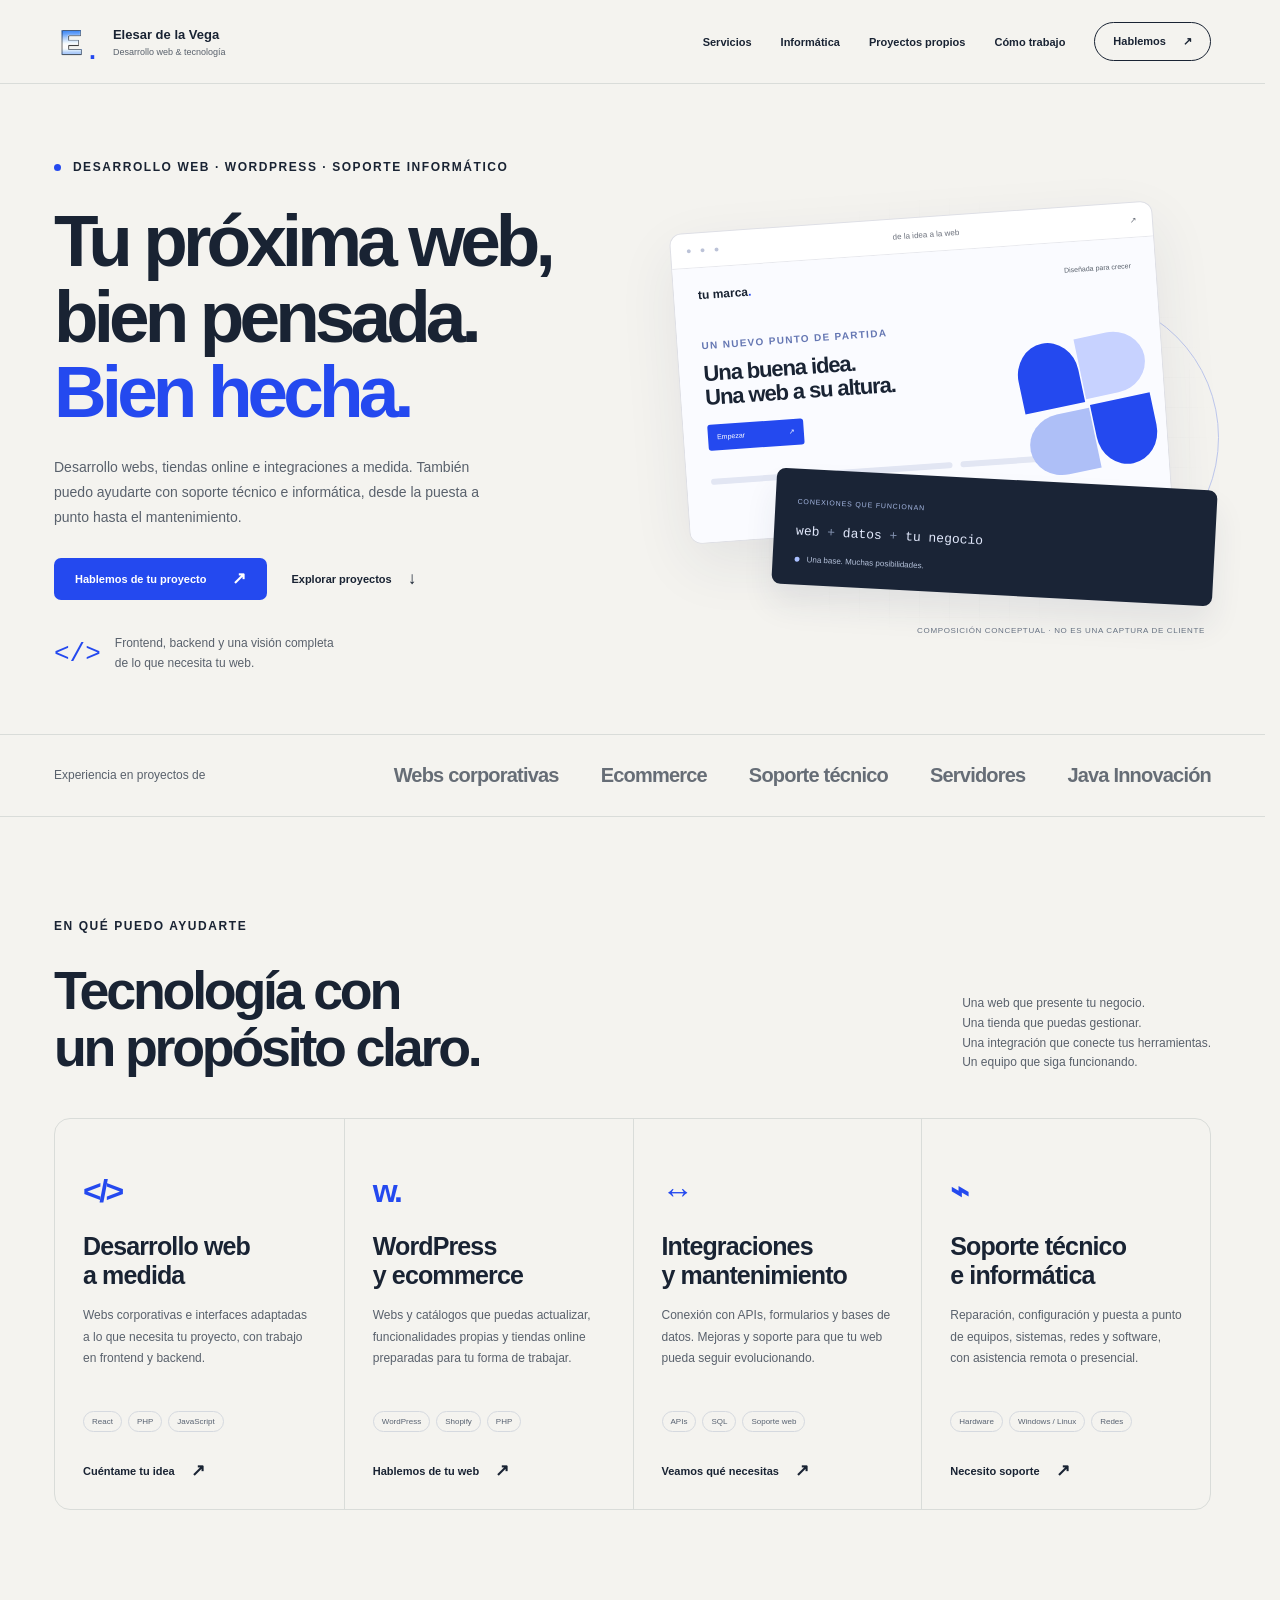
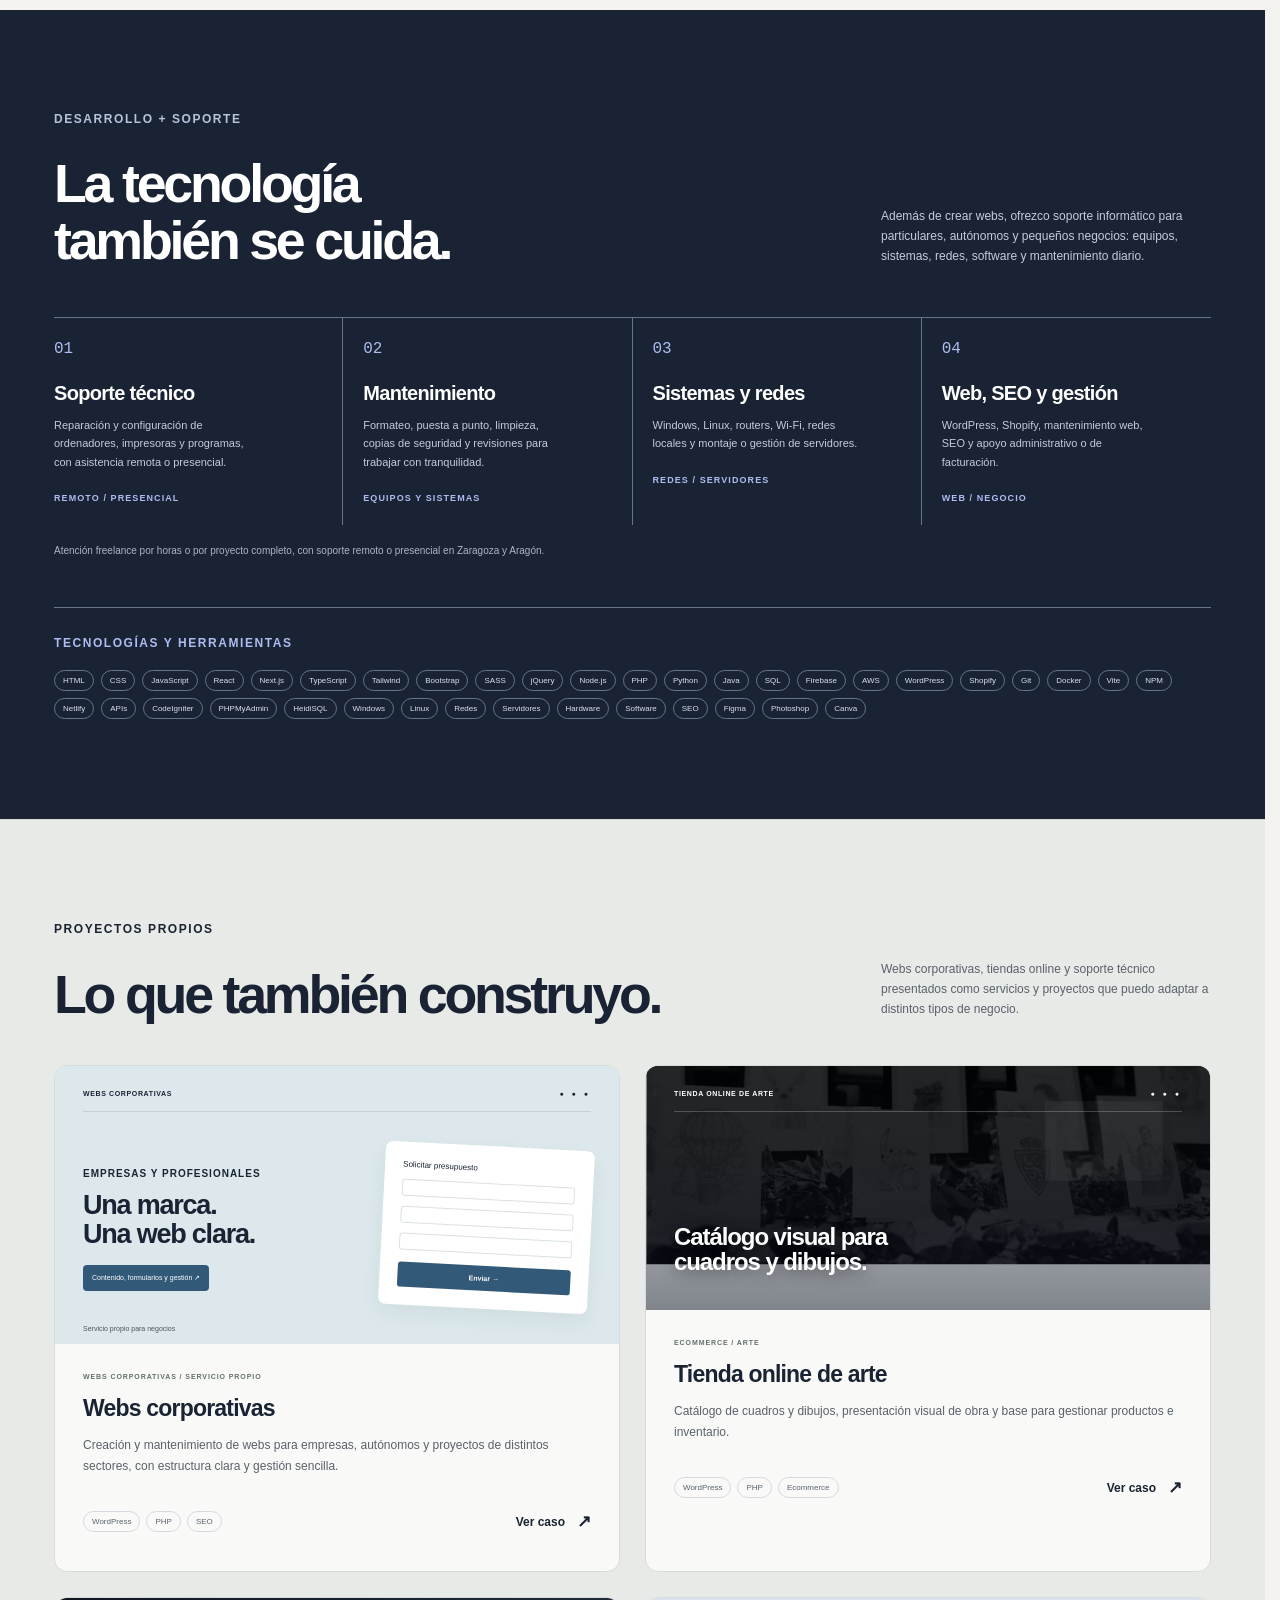
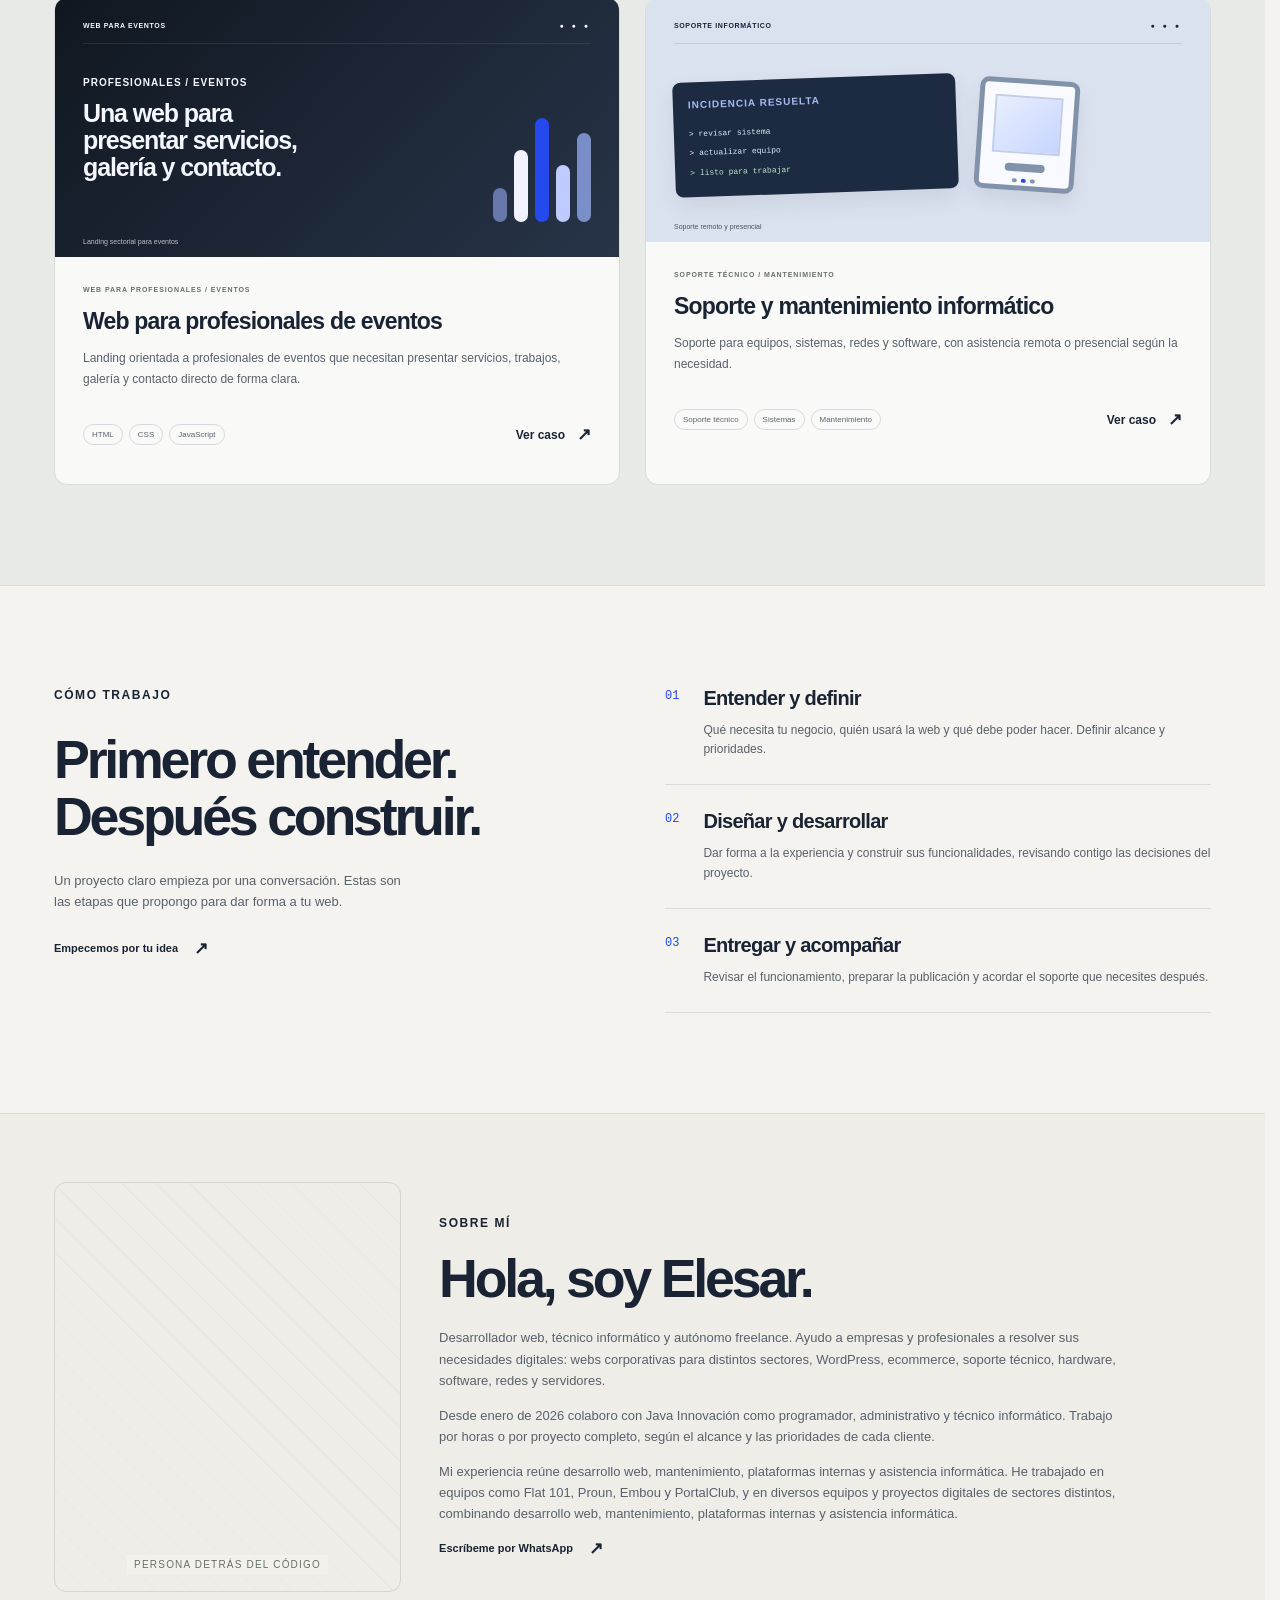
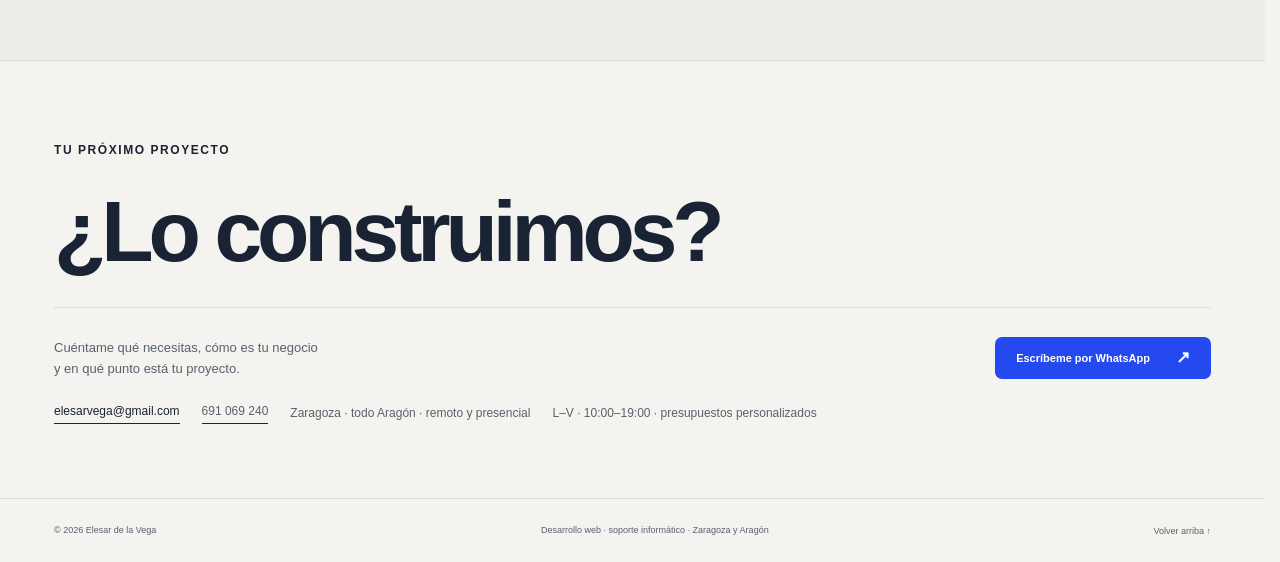
==== commit 836983af: "Harden static site policies and correct manifest start path" ====
--- a/index.html
+++ b/index.html
@@ -7,6 +7,8 @@
   <meta name="description" content="Desarrollo web, WordPress, ecommerce y soporte informático en Zaragoza y Aragón. Webs corporativas, mantenimiento, sistemas, redes y asistencia remota o presencial.">
   <meta name="author" content="Elesar de la Vega">
   <meta name="robots" content="index, follow">
+  <meta name="referrer" content="strict-origin-when-cross-origin">
+  <meta http-equiv="Content-Security-Policy" content="default-src 'self'; base-uri 'self'; object-src 'none'; form-action 'none'; frame-src 'none'; img-src 'self'; script-src 'self'; style-src 'self'; font-src 'self'; connect-src 'self'; manifest-src 'self'; worker-src 'none'; upgrade-insecure-requests">
   <meta name="theme-color" content="#f4f3ef">
   <meta property="og:locale" content="es_ES">
   <meta property="og:type" content="website">
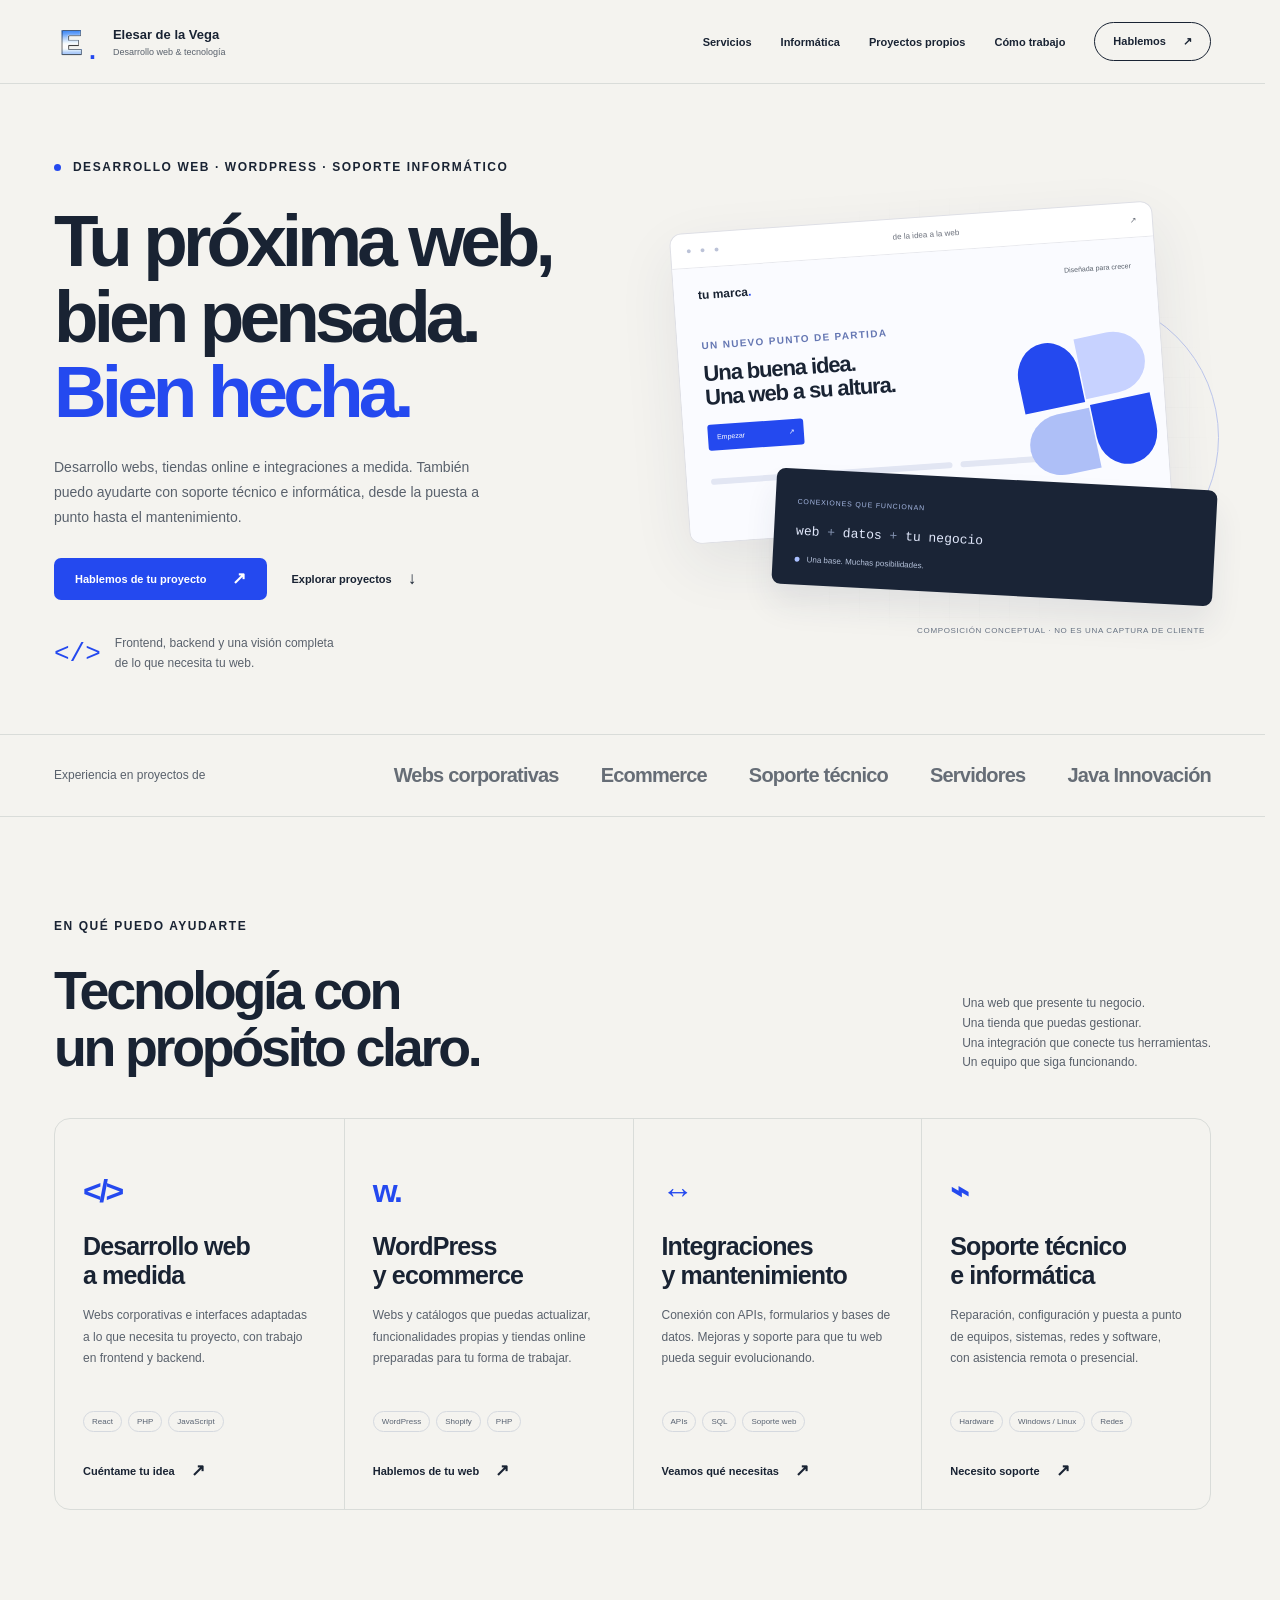
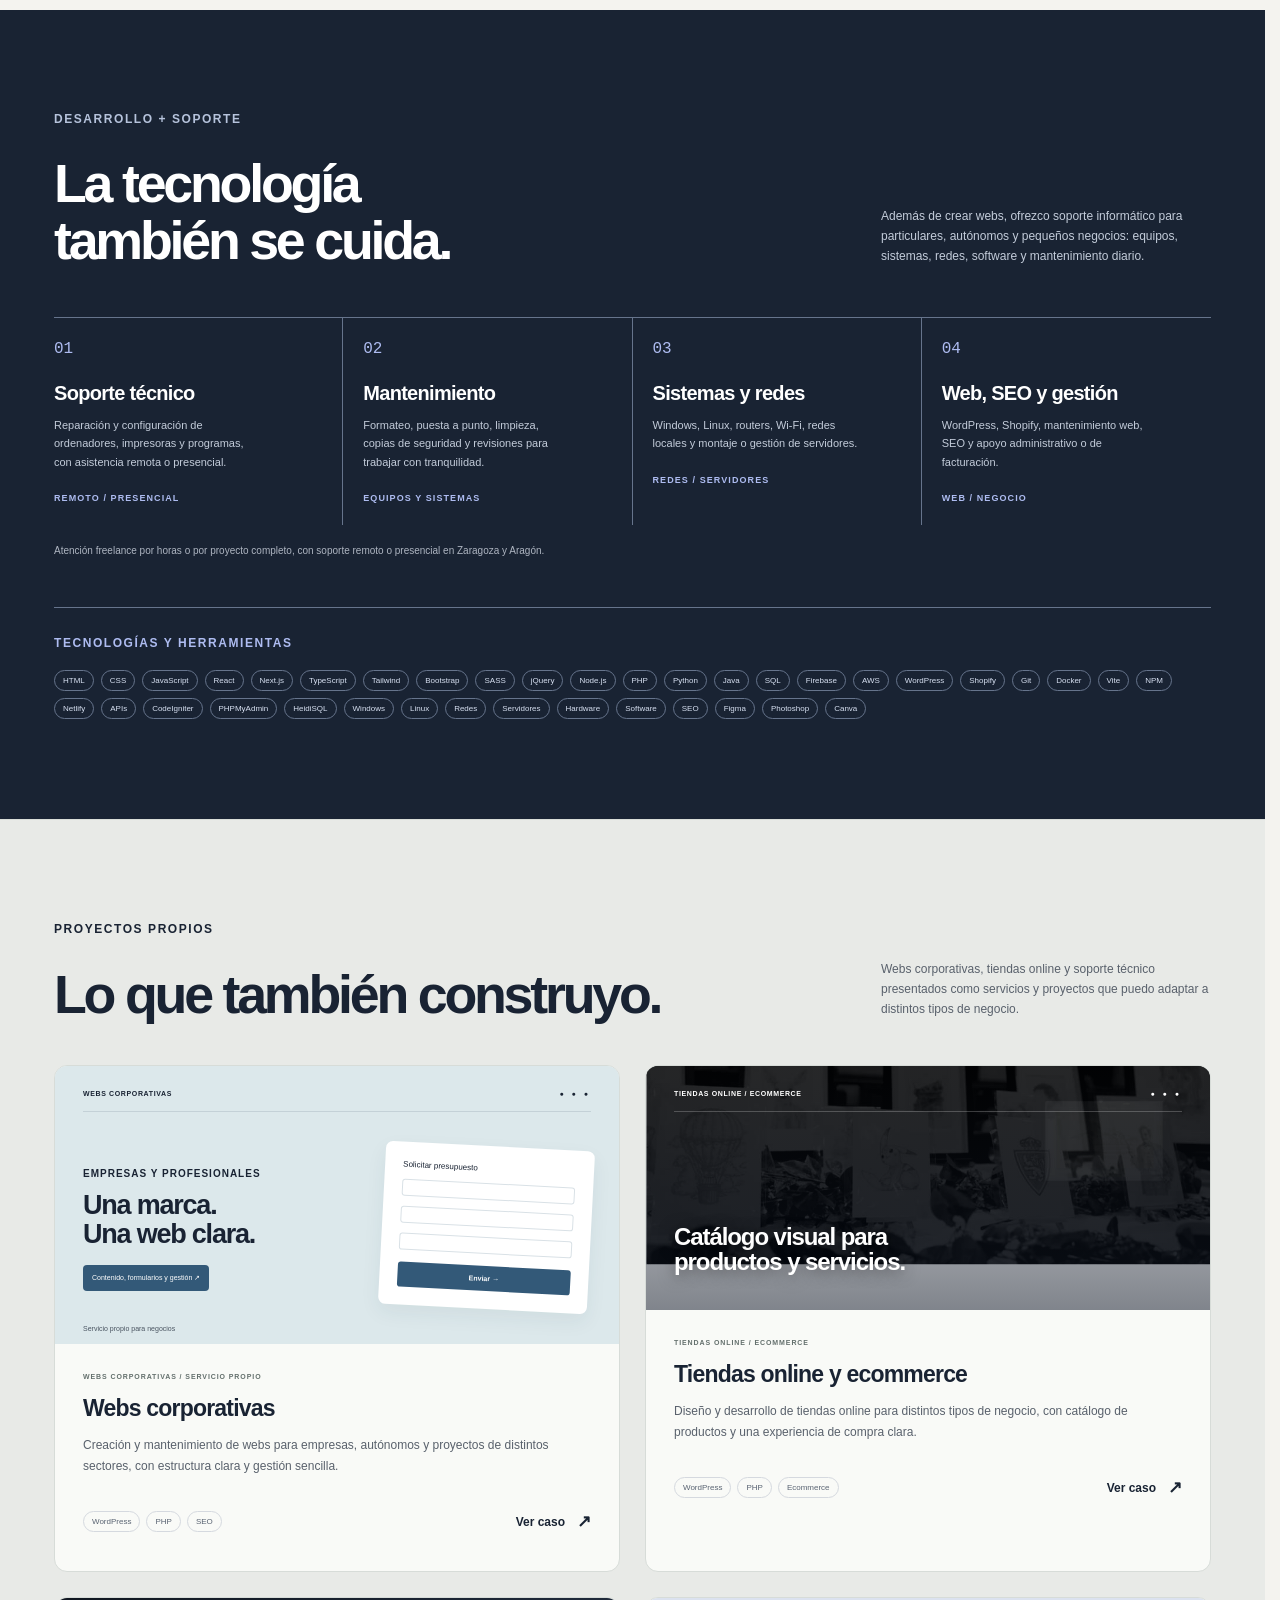
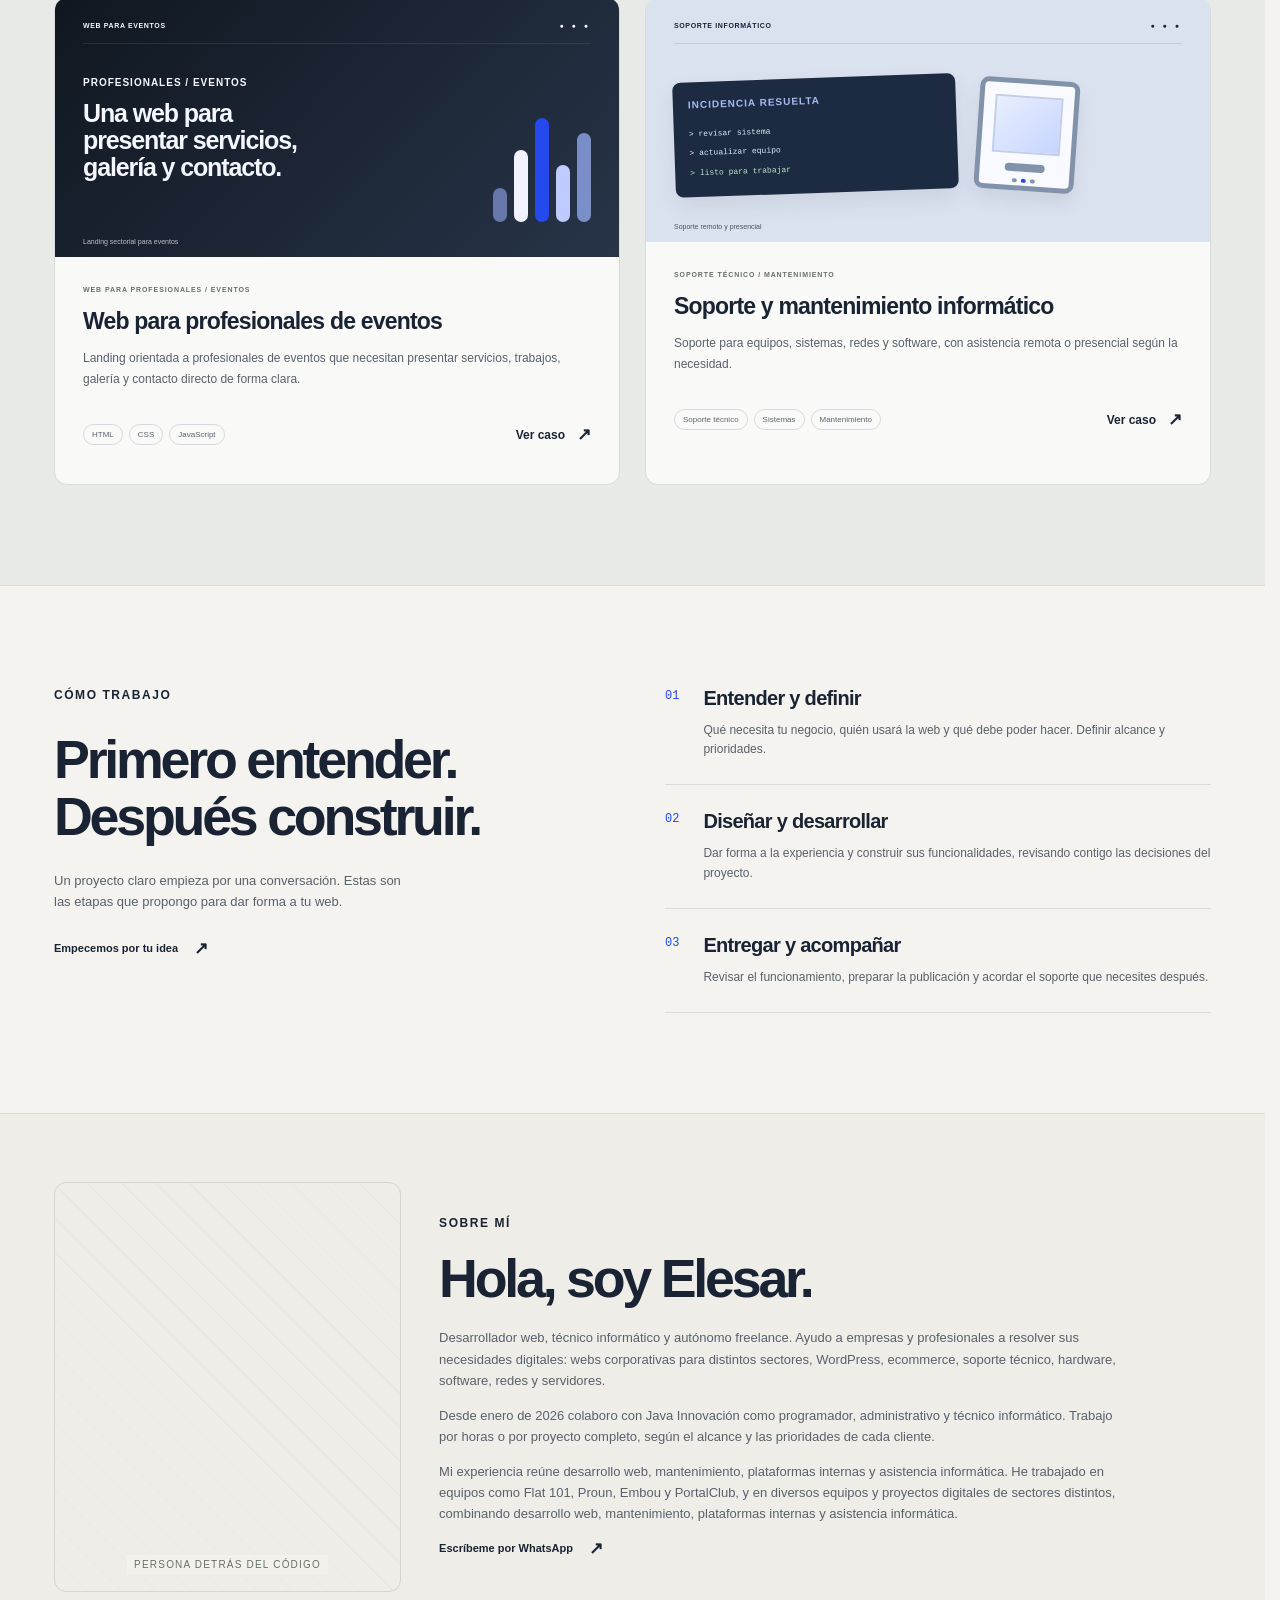
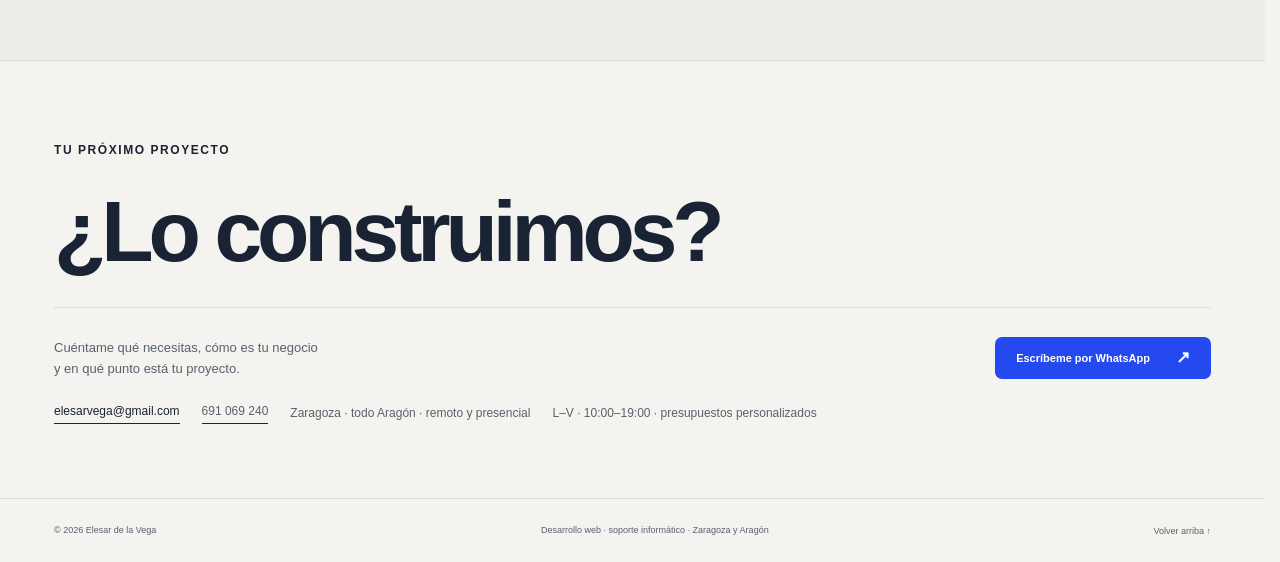
==== commit 127ba81d: "Generalize ecommerce project card" ====
--- a/index.html
+++ b/index.html
@@ -110,8 +110,8 @@
             <div class="project-copy"><p class="project-kicker">WEBS CORPORATIVAS / SERVICIO PROPIO</p><h3>Webs corporativas</h3><p>Creación y mantenimiento de webs para empresas, autónomos y proyectos de distintos sectores, con estructura clara y gestión sencilla.</p><div class="project-bottom"><ul class="tags"><li>WordPress</li><li>PHP</li><li>SEO</li></ul><button class="project-open" data-project="corporativas" aria-label="Ver caso: webs corporativas">Ver caso <span aria-hidden="true">↗</span></button></div></div>
           </article>
           <article class="project-card">
-            <div class="project-illustration shop project-screenshot" aria-label="Captura de la tienda online de arte Dibujos Oasis"><img src="assets/dibujos-oasis-preview-optimized.jpg" width="960" height="675" loading="lazy" alt="Vista de una tienda online de arte con catálogo visual de cuadros y dibujos"><div class="screenshot-overlay"><div class="illustration-browser"><span>TIENDA ONLINE DE ARTE</span><i aria-hidden="true">● ● ●</i></div><p>Catálogo visual para cuadros y dibujos.</p></div><span class="illustration-note">Captura de referencia del proyecto</span></div>
-            <div class="project-copy"><p class="project-kicker">ECOMMERCE / ARTE</p><h3>Tienda online de arte</h3><p>Catálogo de cuadros y dibujos, presentación visual de obra y base para gestionar productos e inventario.</p><div class="project-bottom"><ul class="tags"><li>WordPress</li><li>PHP</li><li>Ecommerce</li></ul><button class="project-open" data-project="tienda" aria-label="Ver caso: tienda online de arte">Ver caso <span aria-hidden="true">↗</span></button></div></div>
+            <div class="project-illustration shop project-screenshot" aria-label="Ejemplo visual de una tienda online o ecommerce"><img src="assets/dibujos-oasis-preview-optimized.jpg" width="960" height="675" loading="lazy" alt="Ejemplo de catálogo visual de productos para una tienda online"><div class="screenshot-overlay"><div class="illustration-browser"><span>TIENDAS ONLINE / ECOMMERCE</span><i aria-hidden="true">● ● ●</i></div><p>Catálogo visual para productos y servicios.</p></div><span class="illustration-note">Ejemplo visual de ecommerce</span></div>
+            <div class="project-copy"><p class="project-kicker">TIENDAS ONLINE / ECOMMERCE</p><h3>Tiendas online y ecommerce</h3><p>Diseño y desarrollo de tiendas online para distintos tipos de negocio, con catálogo de productos y una experiencia de compra clara.</p><div class="project-bottom"><ul class="tags"><li>WordPress</li><li>PHP</li><li>Ecommerce</li></ul><button class="project-open" data-project="tienda" aria-label="Ver caso: tiendas online y ecommerce">Ver caso <span aria-hidden="true">↗</span></button></div></div>
           </article>
           <article class="project-card">
             <div class="project-illustration music-site" aria-label="Ilustración conceptual de una web para profesionales de eventos"><div class="illustration-browser"><span>WEB PARA EVENTOS</span><i aria-hidden="true">● ● ●</i></div><div class="music-layout"><span class="mini-label">PROFESIONALES / EVENTOS</span><p>Una web para<br>presentar servicios,<br>galería y contacto.</p><div class="music-bars" aria-hidden="true"><i></i><i></i><i></i><i></i><i></i></div></div><span class="illustration-note">Landing sectorial para eventos</span></div>
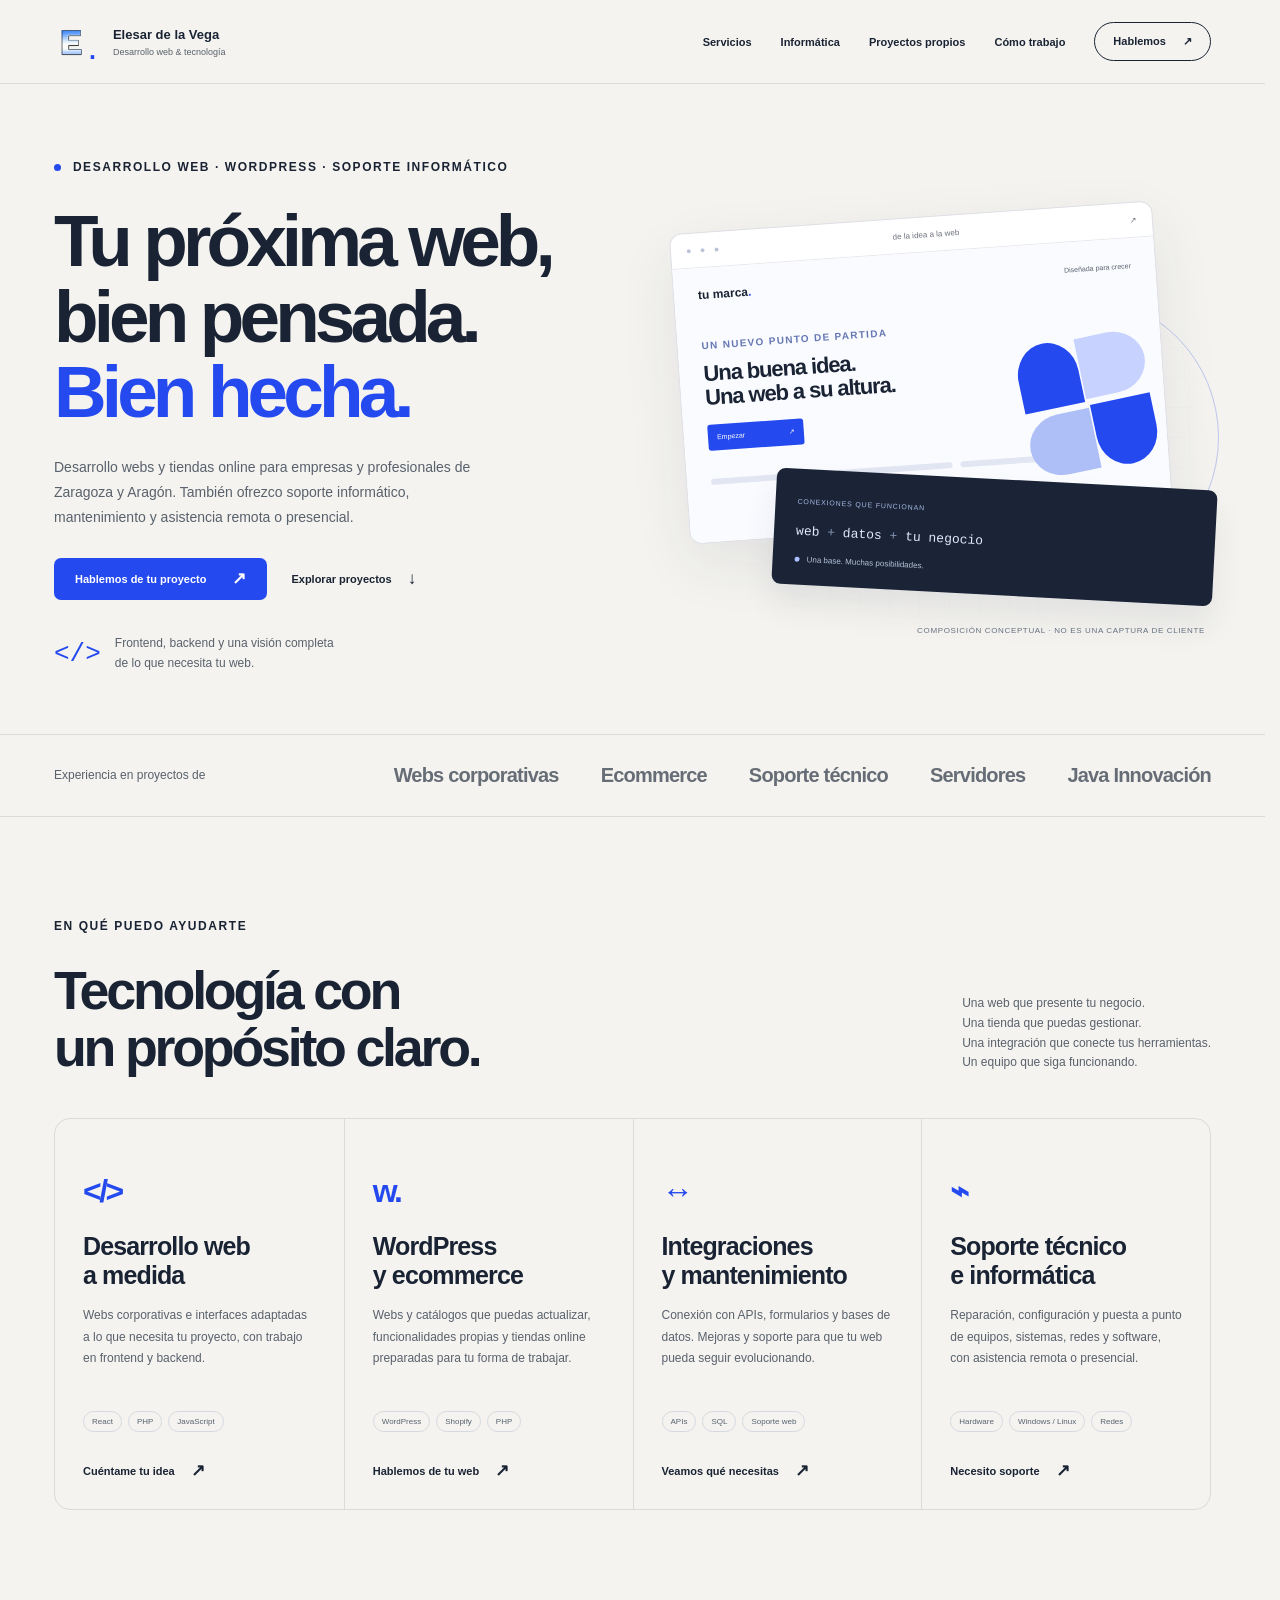
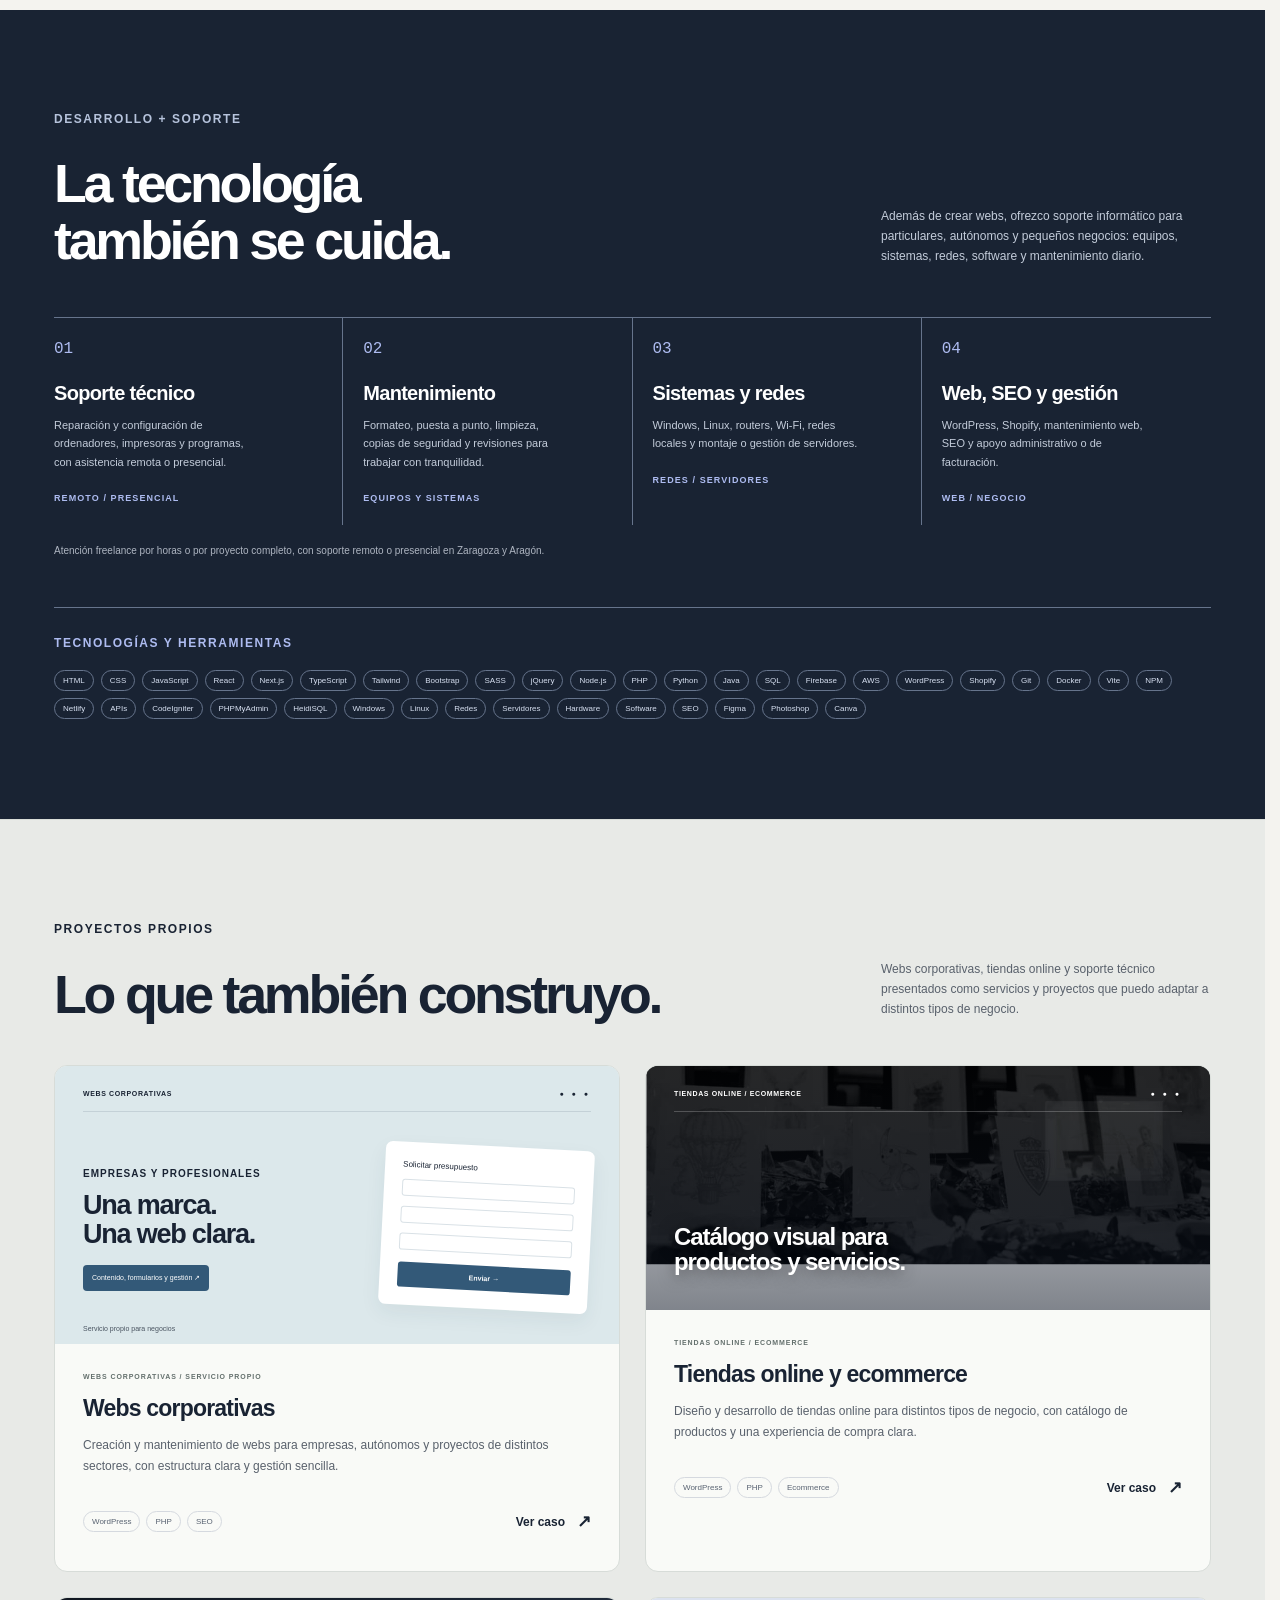
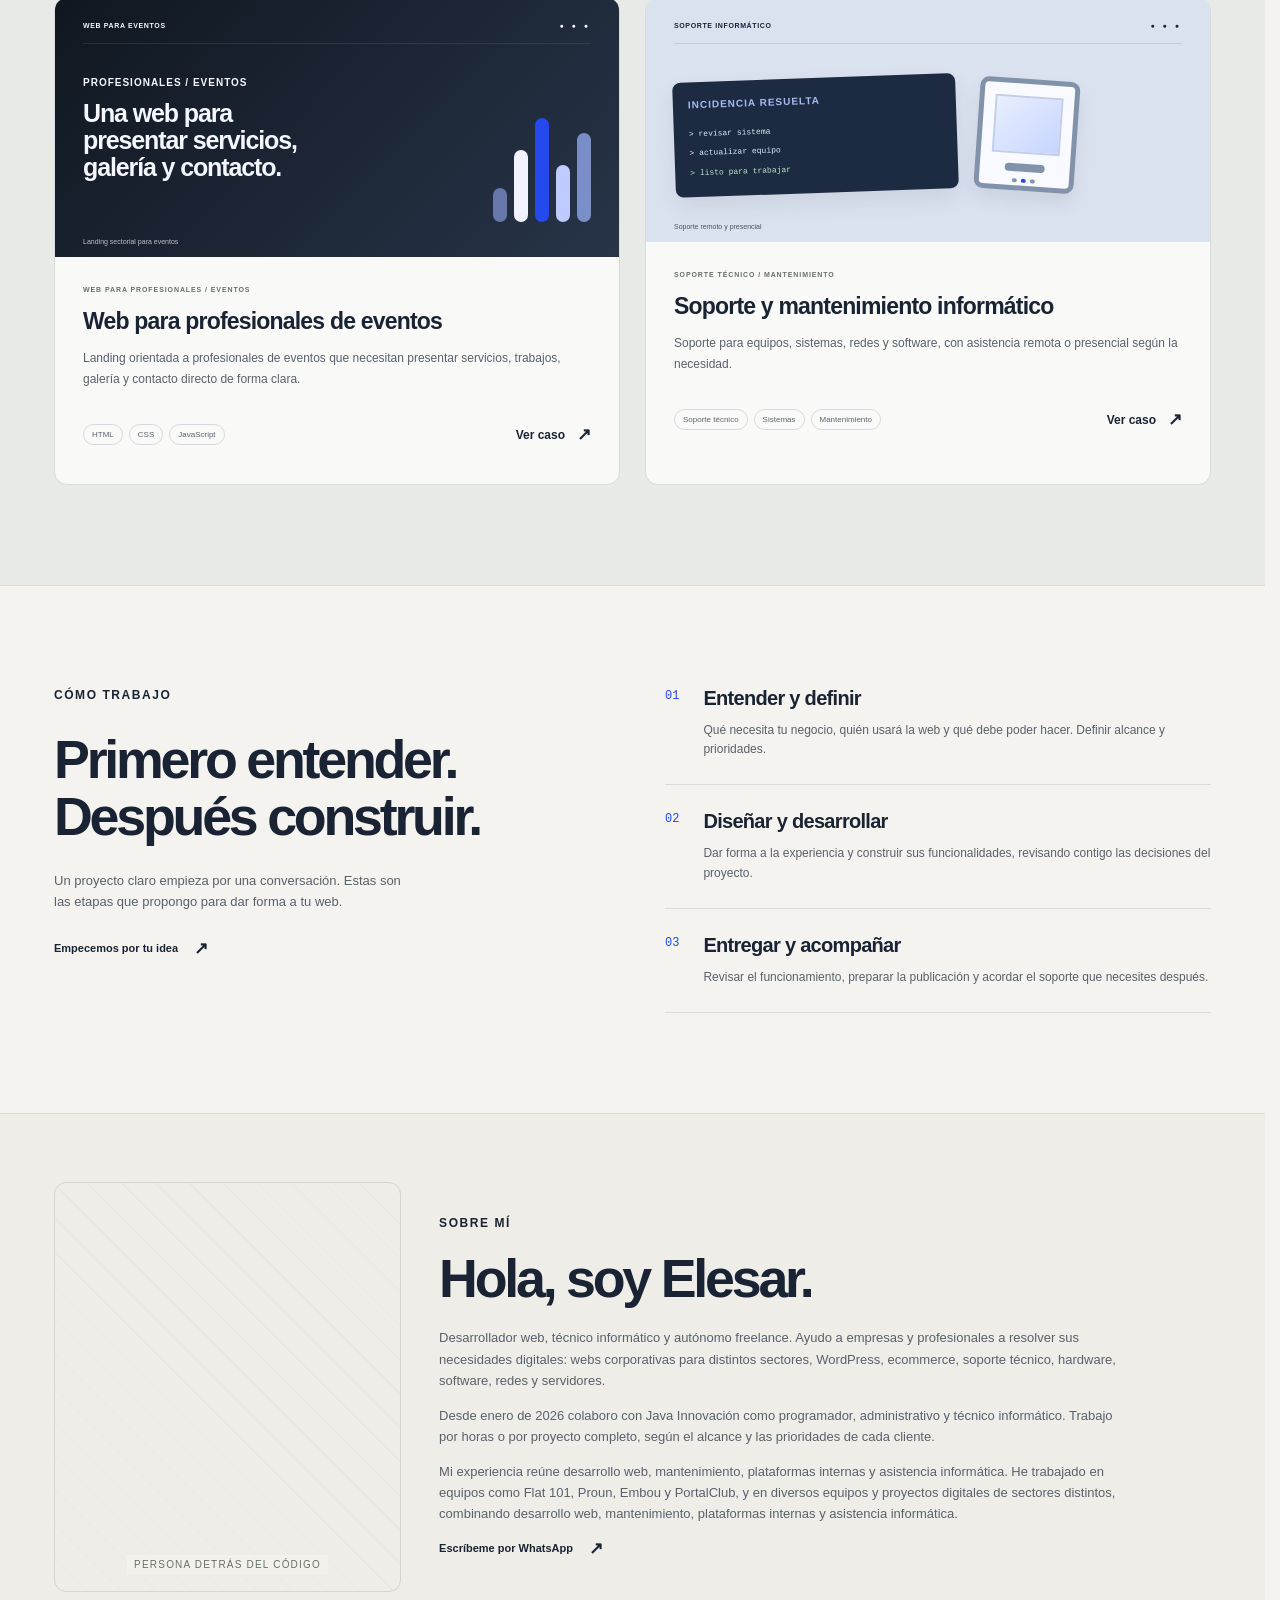
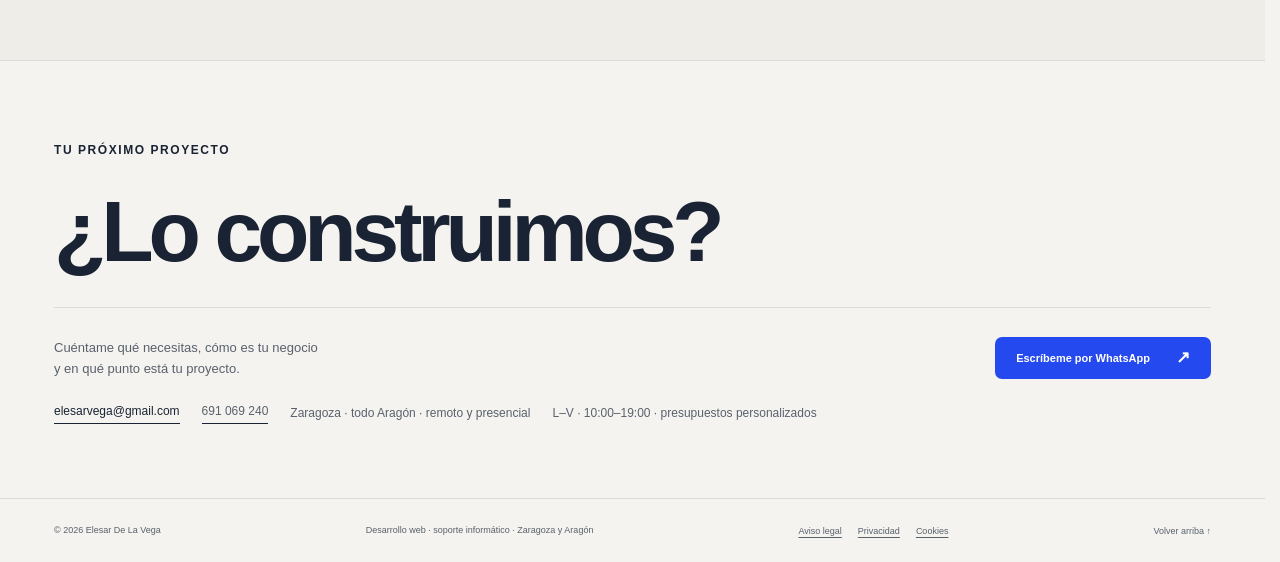
==== commit 3ad7676d: "Add legal policies and local SEO metadata" ====
--- a/index.html
+++ b/index.html
@@ -3,8 +3,8 @@
 <head>
   <meta charset="utf-8">
   <meta name="viewport" content="width=device-width, initial-scale=1">
-  <title>Elesar de la Vega · Desarrollo web y soluciones a medida</title>
-  <meta name="description" content="Desarrollo web, WordPress, ecommerce y soporte informático en Zaragoza y Aragón. Webs corporativas, mantenimiento, sistemas, redes y asistencia remota o presencial.">
+  <title>Desarrollo web y soporte informático en Zaragoza | Elesar</title>
+  <meta name="description" content="Desarrollador web y técnico informático autónomo en Zaragoza y Aragón. Webs WordPress, tiendas online, mantenimiento y soporte remoto o presencial.">
   <meta name="author" content="Elesar de la Vega">
   <meta name="robots" content="index, follow">
   <meta name="referrer" content="strict-origin-when-cross-origin">
@@ -14,7 +14,7 @@
   <meta property="og:type" content="website">
   <meta property="og:title" content="Elesar de la Vega · Desarrollo web y soporte informático">
   <meta property="og:description" content="Webs corporativas, WordPress, ecommerce, mantenimiento y soporte informático para profesionales, autónomos y empresas en Zaragoza y Aragón.">
-  <link rel="canonical" href="https://elesardelavega.github.io/elesardelavega/">
+  <link rel="canonical" href="./">
   <meta property="og:url" content="https://elesardelavega.github.io/elesardelavega/">
   <meta property="og:image" content="https://elesardelavega.github.io/elesardelavega/assets/social-preview.jpg">
   <meta name="twitter:card" content="summary_large_image">
@@ -26,16 +26,17 @@
   <link rel="apple-touch-icon" href="assets/apple-touch-icon.png">
   <link rel="manifest" href="assets/site.webmanifest">
 
-  <script type="application/ld+json">
+  <script id="professional-service-schema" type="application/ld+json">
     {
       "@context": "https://schema.org",
       "@type": "ProfessionalService",
-      "name": "Elesar de la Vega",
-      "url": "https://elesardelavega.github.io/elesardelavega/",
-      "description": "Desarrollo web, WordPress, ecommerce y soporte informático en Zaragoza y Aragón.",
+      "name": "Elesar De La Vega",
+      "url": "./",
+      "description": "Desarrollador web y técnico informático autónomo en Zaragoza. WordPress, tiendas online y soporte para Aragón, remoto y presencial.",
       "email": "elesarvega@gmail.com",
       "telephone": "+34691069240",
       "areaServed": ["Zaragoza", "Aragón", "España"],
+      "openingHours": "Mo-Fr 10:00-19:00",
       "address": {
         "@type": "PostalAddress",
         "addressLocality": "Zaragoza",
@@ -43,10 +44,12 @@
         "addressCountry": "ES"
       },
       "priceRange": "Presupuestos personalizados",
-      "serviceType": ["Desarrollo web", "WordPress", "Ecommerce", "Soporte informático", "Mantenimiento web"]
+      "serviceType": ["Desarrollo web en Zaragoza", "Diseño web WordPress", "Tiendas online y ecommerce", "Soporte informático en Zaragoza", "Mantenimiento web", "Reparación y configuración de ordenadores", "Redes y servidores"]
     }
   </script>
   <link rel="stylesheet" href="styles.css">
+  <link rel="stylesheet" href="legal.css">
+  <script src="site-config.js" defer></script>
   <script src="script.js" defer></script>
 </head>
 <body>
@@ -64,7 +67,7 @@
       <div class="hero-copy">
         <p class="eyebrow"><span class="blue-dot" aria-hidden="true"></span> DESARROLLO WEB · WORDPRESS · SOPORTE INFORMÁTICO</p>
         <h1 id="hero-title">Tu próxima web,<br>bien pensada.<br><span>Bien hecha.</span></h1>
-        <p class="hero-description">Desarrollo webs, tiendas online e integraciones a medida. También puedo ayudarte con soporte técnico e informática, desde la puesta a punto hasta el mantenimiento.</p>
+        <p class="hero-description">Desarrollo webs y tiendas online para empresas y profesionales de Zaragoza y Aragón. También ofrezco soporte informático, mantenimiento y asistencia remota o presencial.</p>
         <div class="hero-actions"><a class="button button-blue" href="#contacto">Hablemos de tu proyecto <span aria-hidden="true">↗</span></a><a class="text-link" href="#proyectos">Explorar proyectos <span aria-hidden="true">↓</span></a></div>
         <div class="hero-footnote"><span aria-hidden="true">&lt;/&gt;</span><p>Frontend, backend y una visión completa<br>de lo que necesita tu web.</p></div>
       </div>
@@ -128,10 +131,10 @@
       <div><p class="eyebrow">CÓMO TRABAJO</p><h2 id="approach-title">Primero entender.<br>Después construir.</h2><p class="approach-intro">Un proyecto claro empieza por una conversación. Estas son las etapas que propongo para dar forma a tu web.</p><a class="text-link" href="#contacto">Empecemos por tu idea <span aria-hidden="true">↗</span></a></div>
       <ol class="process"><li><span>01</span><div><h3>Entender y definir</h3><p>Qué necesita tu negocio, quién usará la web y qué debe poder hacer. Definir alcance y prioridades.</p></div></li><li><span>02</span><div><h3>Diseñar y desarrollar</h3><p>Dar forma a la experiencia y construir sus funcionalidades, revisando contigo las decisiones del proyecto.</p></div></li><li><span>03</span><div><h3>Entregar y acompañar</h3><p>Revisar el funcionamiento, preparar la publicación y acordar el soporte que necesites después.</p></div></li></ol>
     </section>
-    <section class="about-section" aria-labelledby="about-title"><div class="section-shell about-grid"><div class="about-portrait"><img src="assets/personal-elesar-about-optimized.png" width="540" height="959" loading="lazy" alt="Elesar de la Vega, programador web y técnico informático en Zaragoza"><span>PERSONA DETRÁS DEL CÓDIGO</span></div><div><p class="eyebrow">SOBRE MÍ</p><h2 id="about-title">Hola, soy Elesar.</h2><p>Desarrollador web, técnico informático y autónomo freelance. Ayudo a empresas y profesionales a resolver sus necesidades digitales: webs corporativas para distintos sectores, WordPress, ecommerce, soporte técnico, hardware, software, redes y servidores.</p><p>Desde enero de 2026 colaboro con Java Innovación como programador, administrativo y técnico informático. Trabajo por horas o por proyecto completo, según el alcance y las prioridades de cada cliente.</p><p>Mi experiencia reúne desarrollo web, mantenimiento, plataformas internas y asistencia informática. He trabajado en equipos como Flat 101, Proun, Embou y PortalClub, y en diversos equipos y proyectos digitales de sectores distintos, combinando desarrollo web, mantenimiento, plataformas internas y asistencia informática.</p><a class="text-link" href="https://wa.me/34691069240?text=Hola%20Elesar%2C%20he%20visto%20tu%20web" target="_blank" rel="noopener noreferrer">Escríbeme por WhatsApp <span aria-hidden="true">↗</span></a></div></div></section>
-    <section class="contact-section section-shell section-space" id="contacto" aria-labelledby="contact-title"><p class="eyebrow">TU PRÓXIMO PROYECTO</p><div class="contact-heading"><h2 id="contact-title">¿Lo construimos?</h2></div><div class="contact-bottom"><p>Cuéntame qué necesitas, cómo es tu negocio<br>y en qué punto está tu proyecto.</p><a class="button button-blue" href="https://wa.me/34691069240?text=Hola%20Elesar%2C%20he%20visto%20tu%20web" target="_blank" rel="noopener noreferrer">Escríbeme por WhatsApp <span aria-hidden="true">↗</span></a></div><div class="contact-details"><a class="contact-email" href="mailto:elesarvega@gmail.com">elesarvega@gmail.com</a><a class="contact-phone" href="tel:+34691069240">691 069 240</a><span class="contact-location">Zaragoza · todo Aragón · remoto y presencial</span><span class="contact-hours">L–V · 10:00–19:00 · presupuestos personalizados</span></div></section>
+    <section class="about-section" aria-labelledby="about-title"><div class="section-shell about-grid"><div class="about-portrait"><img src="assets/personal-elesar-about-optimized.png" width="540" height="959" loading="lazy" alt="Elesar de la Vega, programador web y técnico informático en Zaragoza"><span>PERSONA DETRÁS DEL CÓDIGO</span></div><div><p class="eyebrow">SOBRE MÍ</p><h2 id="about-title">Hola, soy Elesar.</h2><p>Desarrollador web, técnico informático y autónomo freelance. Ayudo a empresas y profesionales a resolver sus necesidades digitales: webs corporativas para distintos sectores, WordPress, ecommerce, soporte técnico, hardware, software, redes y servidores.</p><p>Desde enero de 2026 colaboro con Java Innovación como programador, administrativo y técnico informático. Trabajo por horas o por proyecto completo, según el alcance y las prioridades de cada cliente.</p><p>Mi experiencia reúne desarrollo web, mantenimiento, plataformas internas y asistencia informática. He trabajado en equipos como Flat 101, Proun, Embou y PortalClub, y en diversos equipos y proyectos digitales de sectores distintos, combinando desarrollo web, mantenimiento, plataformas internas y asistencia informática.</p><a class="text-link" data-contact="whatsapp" href="https://wa.me/34691069240?text=Hola%20Elesar%2C%20he%20visto%20tu%20web" target="_blank" rel="noopener noreferrer">Escríbeme por WhatsApp <span aria-hidden="true">↗</span></a></div></div></section>
+    <section class="contact-section section-shell section-space" id="contacto" aria-labelledby="contact-title"><p class="eyebrow">TU PRÓXIMO PROYECTO</p><div class="contact-heading"><h2 id="contact-title">¿Lo construimos?</h2></div><div class="contact-bottom"><p>Cuéntame qué necesitas, cómo es tu negocio<br>y en qué punto está tu proyecto.</p><a class="button button-blue" data-contact="whatsapp" href="https://wa.me/34691069240?text=Hola%20Elesar%2C%20he%20visto%20tu%20web" target="_blank" rel="noopener noreferrer">Escríbeme por WhatsApp <span aria-hidden="true">↗</span></a></div><div class="contact-details"><a class="contact-email" data-contact="email" href="mailto:elesarvega@gmail.com">elesarvega@gmail.com</a><a class="contact-phone" data-contact="phone" href="tel:+34691069240">691 069 240</a><span class="contact-location">Zaragoza · todo Aragón · remoto y presencial</span><span class="contact-hours">L–V · 10:00–19:00 · presupuestos personalizados</span></div></section>
   </main>
-  <footer class="site-footer section-shell"><p>© 2026 Elesar de la Vega</p><p>Desarrollo web · soporte informático · Zaragoza y Aragón</p><a href="#inicio">Volver arriba ↑</a></footer>
+  <footer class="site-footer section-shell"><p>© 2026 <span data-config="owner">Elesar De La Vega</span></p><p>Desarrollo web · soporte informático · Zaragoza y Aragón</p><nav class="legal-links" aria-label="Información legal"><a href="aviso-legal.html">Aviso legal</a><a href="privacidad.html">Privacidad</a><a href="cookies.html">Cookies</a></nav><a href="#inicio">Volver arriba ↑</a></footer>
   <dialog id="project-dialog" aria-labelledby="dialog-title"><button class="dialog-close" aria-label="Cerrar ficha de proyecto">Cerrar <span aria-hidden="true">×</span></button><p class="eyebrow" id="dialog-category"></p><h2 id="dialog-title"></h2><div id="dialog-content"></div><a class="button button-blue" href="#contacto" id="dialog-contact">Hablemos de tu proyecto <span aria-hidden="true">↗</span></a></dialog>
 </body>
 </html>
--- a/styles.css
+++ b/styles.css
@@ -1,7 +1,7 @@
 @charset "UTF-8";
-/* Los tokens y sus roles se describen en CONTENIDO.md. La fuente de valores es este CSS. */
+/* Los tokens y sus roles se mantienen centralizados en este archivo. */
 :root{--paper:#f4f3ef;--ink:#192333;--muted:#59616c;--blue:#2449ef;--line:#d9dcd9;--white:#fff;--radius:16px}
-*{box-sizing:border-box}html{scroll-behavior:auto;scroll-padding-top:110px}body{margin:0;background:var(--paper);color:var(--ink);font-family:Arial,Helvetica,sans-serif;-webkit-font-smoothing:antialiased}a{color:inherit;text-decoration:none}button{font:inherit;color:inherit;cursor:pointer}button,a{-webkit-tap-highlight-color:transparent}button{border:0}button:focus-visible,a:focus-visible{outline:3px solid var(--blue);outline-offset:5px}p{line-height:1.65}h1,h2,h3,p{margin-top:0}h1,h2,h3{font-weight:600}h2{font-size:clamp(2.25rem,4.2vw,3.75rem);line-height:1.06;letter-spacing:-.06em;margin-bottom:0}h3{letter-spacing:-.035em}::selection{background:#d8e0ff}section{scroll-margin-top:20px}.section-shell{max-width:1304px;margin:auto;padding-left:54px;padding-right:54px}.section-space{padding-top:100px;padding-bottom:100px}.eyebrow{font-size:12px;font-weight:700;letter-spacing:.13em;line-height:1.6;margin-bottom:26px}.skip-link{position:fixed;top:-80px;left:15px;padding:16px;z-index:20;background:var(--blue);color:white}.skip-link:focus{top:12px}.site-header{display:flex;justify-content:space-between;align-items:center;gap:30px;padding:22px 54px;max-width:1304px;margin:auto;border-bottom:1px solid var(--line)}.brand{display:flex;align-items:center;gap:12px;font-size:13px;font-weight:700}.brand-mark{font-size:43px;line-height:.85;letter-spacing:-.13em;margin-right:5px}.brand-mark span{color:var(--blue)}.brand small{display:block;font-size:9px;font-weight:400;color:var(--muted);margin-top:5px}.site-header nav{display:flex;align-items:center;gap:29px;font-size:11px;font-weight:600}.site-header nav a:hover{color:var(--blue)}.nav-contact{border:1px solid var(--ink);border-radius:30px;padding:12px 18px}.nav-contact span{margin-left:14px}.menu-toggle{display:none}.hero{display:grid;grid-template-columns:1.12fr 1fr;gap:30px;align-items:center;padding-top:74px;padding-bottom:60px;min-height:650px}.blue-dot{display:inline-block;width:7px;height:7px;border-radius:50%;background:var(--blue);margin-right:7px}.hero h1{font-size:clamp(3.4rem,5.7vw,5.1rem);line-height:1.035;letter-spacing:-.067em;margin:0 0 25px;font-weight:600}.hero h1>span{color:var(--blue)}.hero-description{max-width:430px;font-size:14px;line-height:1.8;color:var(--muted);margin-bottom:28px}.hero-actions{display:flex;align-items:center;gap:24px;flex-wrap:wrap}.button{display:inline-flex;align-items:center;justify-content:space-between;gap:26px;padding:10px 21px;border-radius:7px;font-size:11px;font-weight:600;line-height:1.3;transition:transform .2s,background .2s}.button-blue{background:var(--blue);color:white}.button:hover{transform:translateY(-2px);background:#173ace}.button span{font-size:17px}.text-link{font-size:11px;font-weight:700;display:inline-flex;gap:16px;align-items:center}.text-link:hover{color:var(--blue)}.text-link span{font-size:17px}.hero-footnote{margin-top:34px;display:flex;align-items:center;gap:14px}.hero-footnote>span{font-family:monospace;font-size:26px;color:var(--blue)}.hero-footnote p{font-size:12px;color:var(--muted);margin:0;line-height:1.65}.hero-visual{position:relative;min-width:0;height:438px;isolation:isolate}.visual-grid{position:absolute;inset:0;background-image:linear-gradient(#dadcd866 1px,transparent 1px),linear-gradient(90deg,#dadcd866 1px,transparent 1px);background-size:30px 30px;mask-image:radial-gradient(ellipse,#000 30%,transparent 71%);z-index:-1}.orb{position:absolute;border:1px solid #bcc6ec;border-radius:50%;width:285px;height:285px;z-index:-1}.orb-one{top:45px;left:20px}.orb-two{top:98px;right:-8px}.mock-window{width:91%;position:absolute;top:20px;left:0;background:white;border-radius:12px;border:1px solid #dedfe5;box-shadow:0 22px 60px #26335815;overflow:hidden;transform:rotate(-4deg)}.window-top{display:flex;align-items:center;justify-content:space-between;padding:12px 15px;border-bottom:1px solid #e7e8ed;font-size:8px;color:#6c717c}.window-dots{letter-spacing:3px;color:#bbc2d7;font-size:9px}.mock-page{position:relative;min-height:274px;padding:20px 24px;background:#fafbff;overflow:hidden}.mock-nav{display:flex;justify-content:space-between;align-items:center;font-size:7px;color:var(--muted);margin-bottom:33px}.mock-nav b{font-size:12px;color:var(--ink)}.mock-nav b span{color:var(--blue)}.mock-label{font-size:10px;letter-spacing:.13em;font-weight:700;color:#6577b3}.mock-page p{font-size:22px;line-height:1.1;letter-spacing:-.05em;font-weight:700;margin:9px 0 15px;position:relative;z-index:1}.mock-button{font-size:7px;background:var(--blue);color:white;border-radius:3px;padding:9px;width:96px;display:flex;justify-content:space-between}.mock-art{position:absolute;width:126px;height:136px;right:14px;bottom:44px;transform:rotate(-8deg);display:grid;grid-template-columns:1fr 1fr;gap:4px}.mock-art i{display:block;background:var(--blue);border-radius:50% 50% 0 0}.mock-art i:nth-child(2){background:#c7d2ff;transform:rotate(90deg)}.mock-art i:nth-child(3){background:#aebff7;transform:rotate(-90deg)}.mock-art i:nth-child(4){border-radius:0 0 50% 50%}.mock-lines{display:flex;gap:8px;margin-top:28px}.mock-lines i{height:6px;background:#e2e6f3;display:block;width:27%;border-radius:4px}.code-note{position:absolute;right:-4px;bottom:40px;width:83%;background:#1a2436;color:white;border-radius:9px;padding:21px 22px;transform:rotate(3deg);box-shadow:0 20px 32px #25325215}.code-label{font-size:7px;letter-spacing:.12em;color:#a7b9e4}.code-note code{display:block;font-size:13px;white-space:normal;margin:16px 0;color:#8493b1}.code-note code span{color:#e2e9fc}.code-note>div{font-size:8px;color:#b6c3dc;display:flex;align-items:center;gap:7px}.code-note i{display:block;width:5px;height:5px;background:#aabfff;border-radius:50%}.visual-caption{position:absolute;bottom:0;right:6px;font-size:8px;letter-spacing:.08em;color:#667181}.experience-strip{display:flex;align-items:center;justify-content:space-between;gap:20px;padding-top:29px;padding-bottom:29px;border-top:1px solid var(--line);border-bottom:1px solid var(--line)}.experience-strip p{font-size:12px;color:var(--muted);margin:0}.experience-strip>div{display:flex;gap:42px;align-items:center}.experience-strip span{font-size:20px;font-weight:700;letter-spacing:-.04em;color:#666d76}.section-heading{display:flex;justify-content:space-between;align-items:flex-end;gap:34px;margin-bottom:42px}.section-heading>.eyebrow{margin-bottom:20px}.section-heading>p{font-size:12px;color:var(--muted);max-width:330px;margin-bottom:3px}.services-grid{display:grid;grid-template-columns:repeat(3,1fr);border:1px solid var(--line);border-radius:var(--radius);overflow:hidden}.service{padding:28px;position:relative}.service+.service{border-left:1px solid var(--line)}.service-number{font-size:9px;color:#7c8493}.service-icon{display:block;font-size:32px;line-height:1;letter-spacing:-.08em;color:var(--blue);margin:28px 0 25px;font-weight:700}.service h3{font-size:25px;line-height:1.14;margin-bottom:16px}.service p{font-size:12px;color:var(--muted);min-height:83px;line-height:1.8}.tags{display:flex;flex-wrap:wrap;gap:6px;list-style:none;padding:0;margin:0}.tags li{font-size:8px;color:#596372;border:1px solid #d5d9df;padding:5px 8px;border-radius:20px}.service .tags{margin:23px 0 28px}.projects-section{background:#e8eae7;border-top:1px solid #d9ddd8;border-bottom:1px solid #d9ddd8}.projects-grid{display:grid;grid-template-columns:1fr 1fr;gap:25px}.project-card{background:#f9faf7;border:1px solid #d7dcd8;border-radius:13px;overflow:hidden;min-width:0}.project-featured{grid-column:1/-1;display:grid;grid-template-columns:1.2fr 1fr}.project-illustration{position:relative;min-height:244px;overflow:hidden;padding:24px 28px 35px}.insurance{background:#dce8eb}.industrial{background:#242f33;color:#e5ebe5}.shop{background:#ebe1d1}.illustration-browser{display:flex;align-items:center;justify-content:space-between;gap:8px;font-size:7px;font-weight:700;letter-spacing:.09em;border-bottom:1px solid #70808e38;padding-bottom:14px}.illustration-browser i{font-size:7px;letter-spacing:3px;font-style:normal}.mini-label{font-size:10px;letter-spacing:.1em;font-weight:700}.insurance-layout{display:grid;grid-template-columns:1fr .75fr;gap:20px;align-items:center;margin-top:34px}.insurance-layout p,.industrial-layout p,.shop-layout p{font-size:27px;font-weight:600;letter-spacing:-.045em;line-height:1.05;margin:10px 0 17px}.mini-pill{background:#335978;color:white;font-size:7px;padding:9px;border-radius:4px;display:inline-block}.form-illustration{background:white;padding:18px;border-radius:7px;box-shadow:0 8px 20px #263c4810;transform:rotate(3deg);font-size:8px}.form-illustration i{display:block;height:17px;border:1px solid #d9e1e6;margin-top:10px;border-radius:3px}.form-illustration b{display:block;margin-top:12px;background:#335978;color:white;border-radius:3px;font-size:7px;padding:9px;text-align:center}.illustration-note{position:absolute;bottom:12px;left:28px;font-size:7px;opacity:.75}.industrial-layout{margin-top:23px}.industrial-layout p{font-size:24px}.product-shapes{display:flex;gap:10px;position:absolute;right:26px;bottom:34px}.product-shapes i{width:42px;height:70px;background:linear-gradient(110deg,#7d8e85,#bac6b4);clip-path:polygon(10% 0,75% 0,100% 20%,100% 90%,30% 100%,0 70%)}.product-shapes i:nth-child(2){height:52px;margin-top:18px}.product-shapes i:nth-child(3){width:26px;background:#b9cf70}.shop-layout{margin-top:21px}.shop-layout p{font-size:22px;margin-bottom:15px}.art-frames{display:flex;justify-content:flex-end;gap:12px}.art-frames i{width:53px;height:70px;border:5px solid #fcfaf5;outline:1px solid #c4b293;box-shadow:0 4px 9px #69542c15;background:linear-gradient(28deg,#c8a17e 40%,#e7d8a7 40%,#e7d8a7 60%,#91a88c 60%)}.art-frames i:nth-child(2){background:radial-gradient(ellipse at bottom,#8d6350 39%,#dabdb6 40%)}.art-frames i:nth-child(3){background:linear-gradient(130deg,#b5bbae 50%,#6d8278 50%)}.project-copy{padding:27px 28px}.project-featured .project-copy{align-self:center}.project-kicker{font-size:7px;font-weight:700;letter-spacing:.13em;color:#64706d;margin-bottom:13px}.project-copy h3{font-size:23px;line-height:1.15;margin-bottom:13px}.project-copy>p:not(.project-kicker){font-size:12px;line-height:1.75;color:var(--muted);margin-bottom:23px}.project-bottom{display:flex;align-items:center;justify-content:space-between;gap:12px;flex-wrap:wrap}.project-open{min-height:44px;padding:8px 0;background:none;font-size:12px;font-weight:700;white-space:nowrap;display:flex;align-items:center;gap:12px}.project-open:hover{color:var(--blue)}.project-open span{font-size:17px}.proposal-note{font-size:9px;color:#65706b;margin:25px 0 0;max-width:780px}.approach{display:grid;grid-template-columns:1fr 1fr;gap:65px}.approach-intro{max-width:350px;font-size:13px;color:var(--muted);margin:25px 0}.process{list-style:none;padding:0;margin:0}.process li{display:flex;gap:24px;border-bottom:1px solid var(--line);padding:24px 0}.process li:first-child{padding-top:0}.process li>span{color:var(--blue);font-family:monospace;font-size:12px;margin-top:3px}.process h3{font-size:20px;line-height:1.2;margin-bottom:11px}.process p{font-size:12px;color:var(--muted);margin:0}.about-section{border-top:1px solid var(--line);border-bottom:1px solid var(--line);background:#eeede8;padding-top:68px;padding-bottom:68px}.about-grid{display:grid;grid-template-columns:.65fr 1fr;gap:70px;align-items:center}.about-monogram{height:270px;border:1px solid #d2d5d0;border-radius:12px;background:repeating-linear-gradient(45deg,transparent,transparent 23px,#dce0d94d 23px,#dce0d94d 24px);display:flex;align-items:center;justify-content:center;position:relative}.about-monogram>span{font-size:175px;letter-spacing:-.12em;line-height:1;color:var(--blue);margin-left:-20px}.about-monogram>small{position:absolute;bottom:17px;font-size:10px;letter-spacing:.12em;color:#687163}.about-grid h2{margin-bottom:20px}.about-grid p:not(.eyebrow){font-size:13px;color:var(--muted);max-width:580px}.about-grid .eyebrow{margin-bottom:17px}.contact-section{padding-top:80px;padding-bottom:74px}.contact-heading{display:flex;align-items:center;justify-content:space-between;gap:20px;border-bottom:1px solid var(--line);padding-bottom:30px}.contact-heading h2{font-size:clamp(3rem,6.7vw,6rem)}.contact-bottom{display:flex;justify-content:space-between;align-items:center;gap:24px;margin-top:29px}.contact-bottom p{font-size:13px;color:var(--muted);margin:0}.contact-email{display:inline-block;margin-top:23px;font-size:13px;border-bottom:1px solid var(--ink);padding-bottom:4px}.site-footer{border-top:1px solid var(--line);display:flex;justify-content:space-between;align-items:center;gap:20px;padding-top:24px;padding-bottom:24px;font-size:9px;color:var(--muted)}.site-footer p{margin:0}.site-footer a{white-space:nowrap}dialog{width:min(620px,calc(100% - 30px));padding:38px;border:1px solid var(--line);border-radius:14px;background:var(--paper);color:var(--ink);max-height:90vh;overflow:auto;box-shadow:0 35px 90px #131d3440}dialog::backdrop{background:#192333b8;backdrop-filter:blur(3px)}.dialog-close{background:transparent;display:flex;gap:16px;align-items:center;margin:0 0 25px auto;font-size:11px}.dialog-close span{font-size:23px}dialog h2{font-size:34px;margin-bottom:25px}dialog h3{font-size:17px;margin-top:25px;margin-bottom:9px}dialog p{font-size:13px;color:var(--muted)}dialog .tags{margin:14px 0 25px}dialog .dialog-note{border-left:3px solid var(--blue);padding:10px 14px;background:#e7ebf9;font-size:11px}body.dialog-open{overflow:hidden}
+*{box-sizing:border-box}html{scroll-behavior:auto;scroll-padding-top:110px}body{margin:0;background:var(--paper);color:var(--ink);font-family:Arial,Helvetica,sans-serif;-webkit-font-smoothing:antialiased}a{color:inherit;text-decoration:none}button{font:inherit;color:inherit;cursor:pointer}button,a{-webkit-tap-highlight-color:transparent}button{border:0}button:focus-visible,a:focus-visible{outline:3px solid var(--blue);outline-offset:5px}p{line-height:1.65}h1,h2,h3,p{margin-top:0}h1,h2,h3{font-weight:600}h2{font-size:clamp(2.25rem,4.2vw,3.75rem);line-height:1.06;letter-spacing:-.06em;margin-bottom:0}h3{letter-spacing:-.035em}::selection{background:#d8e0ff}section{scroll-margin-top:20px}.section-shell{max-width:1304px;margin:auto;padding-left:54px;padding-right:54px}.section-space{padding-top:100px;padding-bottom:100px}.eyebrow{font-size:12px;font-weight:700;letter-spacing:.13em;line-height:1.6;margin-bottom:26px}.skip-link{position:fixed;top:-80px;left:15px;padding:16px;z-index:20;background:var(--blue);color:white}.skip-link:focus{top:12px}.site-header{display:flex;justify-content:space-between;align-items:center;gap:30px;padding:22px 54px;max-width:1304px;margin:auto;border-bottom:1px solid var(--line)}.brand{display:flex;align-items:center;gap:12px;font-size:13px;font-weight:700}.brand-mark{font-size:43px;line-height:.85;letter-spacing:-.13em;margin-right:5px}.brand-mark span{color:var(--blue)}.brand small{display:block;font-size:9px;font-weight:400;color:var(--muted);margin-top:5px}.site-header nav{display:flex;align-items:center;gap:29px;font-size:11px;font-weight:600}.site-header nav a:hover{color:var(--blue)}.nav-contact{border:1px solid var(--ink);border-radius:30px;padding:12px 18px}.nav-contact span{margin-left:14px}.menu-toggle{display:none}.hero{display:grid;grid-template-columns:1.12fr 1fr;gap:30px;align-items:center;padding-top:74px;padding-bottom:60px;min-height:650px}.blue-dot{display:inline-block;width:7px;height:7px;border-radius:50%;background:var(--blue);margin-right:7px}.hero h1{font-size:clamp(3.4rem,5.7vw,5.1rem);line-height:1.035;letter-spacing:-.067em;margin:0 0 25px;font-weight:600}.hero h1>span{color:var(--blue)}.hero-description{max-width:430px;font-size:14px;line-height:1.8;color:var(--muted);margin-bottom:28px}.hero-actions{display:flex;align-items:center;gap:24px;flex-wrap:wrap}.button{display:inline-flex;align-items:center;justify-content:space-between;gap:26px;padding:10px 21px;border-radius:7px;font-size:11px;font-weight:600;line-height:1.3;transition:transform .2s,background .2s}.button-blue{background:var(--blue);color:white}.button:hover{transform:translateY(-2px);background:#173ace}.button span{font-size:17px}.text-link{font-size:11px;font-weight:700;display:inline-flex;gap:16px;align-items:center}.text-link:hover{color:var(--blue)}.text-link span{font-size:17px}.hero-footnote{margin-top:34px;display:flex;align-items:center;gap:14px}.hero-footnote>span{font-family:monospace;font-size:26px;color:var(--blue)}.hero-footnote p{font-size:12px;color:var(--muted);margin:0;line-height:1.65}.hero-visual{position:relative;min-width:0;height:438px;isolation:isolate}.visual-grid{position:absolute;inset:0;background-image:linear-gradient(#dadcd866 1px,transparent 1px),linear-gradient(90deg,#dadcd866 1px,transparent 1px);background-size:30px 30px;mask-image:radial-gradient(ellipse,#000 30%,transparent 71%);z-index:-1}.orb{position:absolute;border:1px solid #bcc6ec;border-radius:50%;width:285px;height:285px;z-index:-1}.orb-one{top:45px;left:20px}.orb-two{top:98px;right:-8px}.mock-window{width:91%;position:absolute;top:20px;left:0;background:white;border-radius:12px;border:1px solid #dedfe5;box-shadow:0 22px 60px #26335815;overflow:hidden;transform:rotate(-4deg)}.window-top{display:flex;align-items:center;justify-content:space-between;padding:12px 15px;border-bottom:1px solid #e7e8ed;font-size:8px;color:#6c717c}.window-dots{letter-spacing:3px;color:#bbc2d7;font-size:9px}.mock-page{position:relative;min-height:274px;padding:20px 24px;background:#fafbff;overflow:hidden}.mock-nav{display:flex;justify-content:space-between;align-items:center;font-size:7px;color:var(--muted);margin-bottom:33px}.mock-nav b{font-size:12px;color:var(--ink)}.mock-nav b span{color:var(--blue)}.mock-label{font-size:10px;letter-spacing:.13em;font-weight:700;color:#6577b3}.mock-page p{font-size:22px;line-height:1.1;letter-spacing:-.05em;font-weight:700;margin:9px 0 15px;position:relative;z-index:1}.mock-button{font-size:7px;background:var(--blue);color:white;border-radius:3px;padding:9px;width:96px;display:flex;justify-content:space-between}.mock-art{position:absolute;width:126px;height:136px;right:14px;bottom:44px;transform:rotate(-8deg);display:grid;grid-template-columns:1fr 1fr;gap:4px}.mock-art i{display:block;background:var(--blue);border-radius:50% 50% 0 0}.mock-art i:nth-child(2){background:#c7d2ff;transform:rotate(90deg)}.mock-art i:nth-child(3){background:#aebff7;transform:rotate(-90deg)}.mock-art i:nth-child(4){border-radius:0 0 50% 50%}.mock-lines{display:flex;gap:8px;margin-top:28px}.mock-lines i{height:6px;background:#e2e6f3;display:block;width:27%;border-radius:4px}.code-note{position:absolute;right:-4px;bottom:40px;width:83%;background:#1a2436;color:white;border-radius:9px;padding:21px 22px;transform:rotate(3deg);box-shadow:0 20px 32px #25325215}.code-label{font-size:7px;letter-spacing:.12em;color:#a7b9e4}.code-note code{display:block;font-size:13px;white-space:normal;margin:16px 0;color:#8493b1}.code-note code span{color:#e2e9fc}.code-note>div{font-size:8px;color:#b6c3dc;display:flex;align-items:center;gap:7px}.code-note i{display:block;width:5px;height:5px;background:#aabfff;border-radius:50%}.visual-caption{position:absolute;bottom:0;right:6px;font-size:8px;letter-spacing:.08em;color:#667181}.experience-strip{display:flex;align-items:center;justify-content:space-between;gap:20px;padding-top:29px;padding-bottom:29px;border-top:1px solid var(--line);border-bottom:1px solid var(--line)}.experience-strip p{font-size:12px;color:var(--muted);margin:0}.experience-strip>div{display:flex;gap:42px;align-items:center}.experience-strip span{font-size:20px;font-weight:700;letter-spacing:-.04em;color:#666d76}.section-heading{display:flex;justify-content:space-between;align-items:flex-end;gap:34px;margin-bottom:42px}.section-heading>.eyebrow{margin-bottom:20px}.section-heading>p{font-size:12px;color:var(--muted);max-width:330px;margin-bottom:3px}.services-grid{display:grid;grid-template-columns:repeat(3,1fr);border:1px solid var(--line);border-radius:var(--radius);overflow:hidden}.service{padding:28px;position:relative}.service+.service{border-left:1px solid var(--line)}.service-number{font-size:9px;color:#7c8493}.service-icon{display:block;font-size:32px;line-height:1;letter-spacing:-.08em;color:var(--blue);margin:28px 0 25px;font-weight:700}.service h3{font-size:25px;line-height:1.14;margin-bottom:16px}.service p{font-size:12px;color:var(--muted);min-height:83px;line-height:1.8}.tags{display:flex;flex-wrap:wrap;gap:6px;list-style:none;padding:0;margin:0}.tags li{font-size:8px;color:#596372;border:1px solid #d5d9df;padding:5px 8px;border-radius:20px}.service .tags{margin:23px 0 28px}.projects-section{background:#e8eae7;border-top:1px solid #d9ddd8;border-bottom:1px solid #d9ddd8}.projects-grid{display:grid;grid-template-columns:1fr 1fr;gap:25px}.project-card{background:#f9faf7;border:1px solid #d7dcd8;border-radius:13px;overflow:hidden;min-width:0}.project-featured{grid-column:1/-1;display:grid;grid-template-columns:1.2fr 1fr}.project-illustration{position:relative;min-height:244px;overflow:hidden;padding:24px 28px 35px}.insurance{background:#dce8eb}.industrial{background:#242f33;color:#e5ebe5}.shop{background:#ebe1d1}.illustration-browser{display:flex;align-items:center;justify-content:space-between;gap:8px;font-size:7px;font-weight:700;letter-spacing:.09em;border-bottom:1px solid #70808e38;padding-bottom:14px}.illustration-browser i{font-size:7px;letter-spacing:3px;font-style:normal}.mini-label{font-size:10px;letter-spacing:.1em;font-weight:700}.insurance-layout{display:grid;grid-template-columns:1fr .75fr;gap:20px;align-items:center;margin-top:34px}.insurance-layout p,.industrial-layout p,.shop-layout p{font-size:27px;font-weight:600;letter-spacing:-.045em;line-height:1.05;margin:10px 0 17px}.mini-pill{background:#335978;color:white;font-size:7px;padding:9px;border-radius:4px;display:inline-block}.form-illustration{background:white;padding:18px;border-radius:7px;box-shadow:0 8px 20px #263c4810;transform:rotate(3deg);font-size:8px}.form-illustration i{display:block;height:17px;border:1px solid #d9e1e6;margin-top:10px;border-radius:3px}.form-illustration b{display:block;margin-top:12px;background:#335978;color:white;border-radius:3px;font-size:7px;padding:9px;text-align:center}.illustration-note{position:absolute;bottom:12px;left:28px;font-size:7px;opacity:.75}.industrial-layout{margin-top:23px}.industrial-layout p{font-size:24px}.product-shapes{display:flex;gap:10px;position:absolute;right:26px;bottom:34px}.product-shapes i{width:42px;height:70px;background:linear-gradient(110deg,#7d8e85,#bac6b4);clip-path:polygon(10% 0,75% 0,100% 20%,100% 90%,30% 100%,0 70%)}.product-shapes i:nth-child(2){height:52px;margin-top:18px}.product-shapes i:nth-child(3){width:26px;background:#b9cf70}.shop-layout{margin-top:21px}.shop-layout p{font-size:22px;margin-bottom:15px}.art-frames{display:flex;justify-content:flex-end;gap:12px}.art-frames i{width:53px;height:70px;border:5px solid #fcfaf5;outline:1px solid #c4b293;box-shadow:0 4px 9px #69542c15;background:linear-gradient(28deg,#c8a17e 40%,#e7d8a7 40%,#e7d8a7 60%,#91a88c 60%)}.art-frames i:nth-child(2){background:radial-gradient(ellipse at bottom,#8d6350 39%,#dabdb6 40%)}.art-frames i:nth-child(3){background:linear-gradient(130deg,#b5bbae 50%,#6d8278 50%)}.project-copy{padding:27px 28px}.project-featured .project-copy{align-self:center}.project-kicker{font-size:7px;font-weight:700;letter-spacing:.13em;color:#64706d;margin-bottom:13px}.project-copy h3{font-size:23px;line-height:1.15;margin-bottom:13px}.project-copy>p:not(.project-kicker){font-size:12px;line-height:1.75;color:var(--muted);margin-bottom:23px}.project-bottom{display:flex;align-items:center;justify-content:space-between;gap:12px;flex-wrap:wrap}.project-open{min-height:44px;padding:8px 0;background:none;font-size:12px;font-weight:700;white-space:nowrap;display:flex;align-items:center;gap:12px}.project-open:hover{color:var(--blue)}.project-open span{font-size:17px}.proposal-note{font-size:9px;color:#65706b;margin:25px 0 0;max-width:780px}.approach{display:grid;grid-template-columns:1fr 1fr;gap:65px}.approach-intro{max-width:350px;font-size:13px;color:var(--muted);margin:25px 0}.process{list-style:none;padding:0;margin:0}.process li{display:flex;gap:24px;border-bottom:1px solid var(--line);padding:24px 0}.process li:first-child{padding-top:0}.process li>span{color:var(--blue);font-family:monospace;font-size:12px;margin-top:3px}.process h3{font-size:20px;line-height:1.2;margin-bottom:11px}.process p{font-size:12px;color:var(--muted);margin:0}.about-section{border-top:1px solid var(--line);border-bottom:1px solid var(--line);background:#eeede8;padding-top:68px;padding-bottom:68px}.about-grid{display:grid;grid-template-columns:.65fr 1fr;gap:70px;align-items:center}.about-monogram{height:270px;border:1px solid #d2d5d0;border-radius:12px;background:repeating-linear-gradient(45deg,transparent,transparent 23px,#dce0d94d 23px,#dce0d94d 24px);display:flex;align-items:center;justify-content:center;position:relative}.about-monogram>span{font-size:175px;letter-spacing:-.12em;line-height:1;color:var(--blue);margin-left:-20px}.about-monogram>small{position:absolute;bottom:17px;font-size:10px;letter-spacing:.12em;color:#687163}.about-grid h2{margin-bottom:20px}.about-grid p:not(.eyebrow){font-size:13px;color:var(--muted);max-width:580px}.about-grid .eyebrow{margin-bottom:17px}.contact-section{padding-top:80px;padding-bottom:74px}.contact-heading{display:flex;align-items:center;justify-content:space-between;gap:20px;border-bottom:1px solid var(--line);padding-bottom:30px}.contact-heading h2{font-size:clamp(3rem,6.7vw,6rem)}.contact-bottom{display:flex;justify-content:space-between;align-items:center;gap:24px;margin-top:29px}.contact-bottom p{font-size:13px;color:var(--muted);margin:0}.contact-email{display:inline-block;margin-top:23px;font-size:13px;border-bottom:1px solid var(--ink);padding-bottom:4px}.site-footer{border-top:1px solid var(--line);display:flex;justify-content:space-between;align-items:center;gap:20px;padding-top:24px;padding-bottom:24px;font-size:9px;color:var(--muted)}.site-footer p{margin:0}.site-footer a{white-space:nowrap}.legal-links{display:flex;align-items:center;gap:16px;flex-wrap:wrap}.legal-links a{text-decoration:underline;text-underline-offset:3px}dialog{width:min(620px,calc(100% - 30px));padding:38px;border:1px solid var(--line);border-radius:14px;background:var(--paper);color:var(--ink);max-height:90vh;overflow:auto;box-shadow:0 35px 90px #131d3440}dialog::backdrop{background:#192333b8;backdrop-filter:blur(3px)}.dialog-close{background:transparent;display:flex;gap:16px;align-items:center;margin:0 0 25px auto;font-size:11px}.dialog-close span{font-size:23px}dialog h2{font-size:34px;margin-bottom:25px}dialog h3{font-size:17px;margin-top:25px;margin-bottom:9px}dialog p{font-size:13px;color:var(--muted)}dialog .tags{margin:14px 0 25px}dialog .dialog-note{border-left:3px solid var(--blue);padding:10px 14px;background:#e7ebf9;font-size:11px}body.dialog-open{overflow:hidden}
 @media(min-width:1350px){.hero h1{font-size:80px}.hero-visual{height:470px}.mock-page{min-height:300px}.mock-page p{font-size:27px}.mock-art{right:30px;width:145px;height:155px}.code-note{bottom:50px}.mock-nav{margin-bottom:43px}}
 @media(max-width:1000px){.section-shell{padding-left:34px;padding-right:34px}.site-header{padding-left:34px;padding-right:34px}.hero{gap:22px;padding-top:58px;min-height:610px}.hero h1{font-size:56px}.hero-description{font-size:12px}.hero-visual{height:398px}.mock-page{padding:17px;min-height:250px}.mock-page p{font-size:19px}.mock-art{width:93px;height:115px;right:10px;bottom:39px}.code-note{padding:18px;width:89%}.code-note code{font-size:11px}.hero-actions{gap:16px}.experience-strip>div{gap:28px}.experience-strip span{font-size:18px}.service{padding:24px 21px}.service h3{font-size:23px}.service p{font-size:11px}.service .tags li{font-size:7px}.section-space{padding-top:78px;padding-bottom:78px}.approach{gap:45px}.project-featured{grid-template-columns:1.1fr 1fr}.insurance-layout{gap:13px}.insurance-layout p{font-size:23px}.form-illustration{padding:12px}.about-grid{gap:45px}.site-footer{font-size:8px}.section-heading>p{font-size:11px}}
 @media(max-width:760px){html{scroll-padding-top:25px}.section-shell{padding-left:24px;padding-right:24px}.site-header{padding:19px 24px;position:relative}.brand{font-size:12px}.brand-mark{font-size:35px}.brand small{font-size:8px}.menu-toggle{display:flex;align-items:center;gap:10px;border:1px solid var(--line);border-radius:5px;padding:9px 12px;background:transparent;font-size:12px;min-height:44px}.menu-toggle span{font-size:16px}.site-header nav{display:flex;flex-direction:column;align-items:stretch;gap:0;position:absolute;top:100%;left:14px;right:14px;padding:10px;background:var(--paper);border:1px solid var(--line);border-radius:10px;z-index:5;box-shadow:0 20px 30px #19233312}.site-header nav[hidden]{display:none}.site-header nav a{padding:14px;font-size:13px}.nav-contact{border:0;background:#e3e8ff;border-radius:5px}.hero{grid-template-columns:1fr;padding-top:46px;padding-bottom:35px;gap:30px;min-height:0}.hero .eyebrow{font-size:8px;letter-spacing:.09em;margin-bottom:21px}.hero h1{font-size:clamp(44px,10vw,64px);letter-spacing:-.06em;margin-bottom:22px}.hero-description{max-width:480px;font-size:13px;line-height:1.75;margin-bottom:23px}.hero-actions{gap:18px}.hero-footnote{margin-top:25px}.hero-visual{max-width:430px;width:100%;height:350px;margin:auto}.mock-window{left:6px;top:10px;width:90%}.mock-page{min-height:215px}.mock-nav{margin-bottom:24px}.mock-page p{font-size:21px}.mock-art{width:108px;height:116px;right:13px;bottom:35px}.mock-lines{margin-top:19px}.code-note{bottom:25px;right:4px;width:82%;padding:17px}.code-note code{font-size:11px;margin:12px 0}.visual-caption{right:0;font-size:8px}.orb{width:230px;height:230px}.experience-strip{display:block;padding-top:25px;padding-bottom:25px}.experience-strip p{margin-bottom:17px;font-size:9px}.experience-strip>div{gap:24px;flex-wrap:wrap;justify-content:space-between}.experience-strip span{font-size:16px}.section-space{padding-top:62px;padding-bottom:62px}.section-heading{display:block;margin-bottom:30px}.section-heading .eyebrow{margin-bottom:18px}.section-heading>p{font-size:12px;margin-top:21px;max-width:440px}.services-grid{grid-template-columns:1fr}.service{padding:26px}.service+.service{border-left:0;border-top:1px solid var(--line)}.service-icon{margin:20px 0}.service h3{font-size:26px}.service h3 br{display:none}.service p{min-height:0;font-size:12px;max-width:500px}.service .tags{margin:21px 0}.service .tags li{font-size:8px}.projects-grid{grid-template-columns:1fr;gap:24px}.project-featured{display:block;grid-column:auto}.project-illustration{min-height:247px;padding:22px 23px 35px}.insurance-layout{grid-template-columns:1fr .75fr;gap:15px;margin-top:30px}.insurance-layout p{font-size:25px}.project-copy{padding:24px}.project-copy h3{font-size:24px}.project-kicker{font-size:7px}.project-copy>p:not(.project-kicker){font-size:12px}.project-bottom{gap:8px}.illustration-note{left:23px}.industrial-layout p{font-size:26px}.proposal-note{font-size:12px;line-height:1.8}.approach{grid-template-columns:1fr;gap:35px}.approach-intro{font-size:13px;max-width:450px}.process li{padding:25px 0}.process p{font-size:12px}.about-section{padding:52px 0}.about-grid{grid-template-columns:1fr;gap:32px}.about-monogram{height:200px}.about-monogram>span{font-size:135px}.about-grid p:not(.eyebrow){font-size:13px}.contact-heading{padding-bottom:24px;gap:10px}.contact-heading h2{font-size:clamp(38px,9.5vw,60px)}.contact-bottom{align-items:flex-start;flex-direction:column;margin-top:24px;gap:23px}.contact-bottom p{font-size:13px}.contact-section{padding-top:57px;padding-bottom:52px}.site-footer{align-items:flex-start;flex-direction:column;gap:12px;padding-top:23px;padding-bottom:23px;font-size:9px}.site-footer p:nth-child(2){max-width:280px;line-height:1.7}dialog{padding:25px}dialog h2{font-size:29px}.dialog-close{margin-bottom:18px}}
--- a/legal.css
+++ b/legal.css
@@ -0,0 +1,13 @@
+.legal-page{max-width:880px;padding-top:64px;padding-bottom:90px}
+.legal-page>.text-link{margin-bottom:55px}
+.legal-page .eyebrow{margin-top:46px;margin-bottom:18px}
+.legal-page h1{font-size:clamp(2.8rem,7vw,5rem);line-height:1.02;letter-spacing:-.06em;margin:0 0 24px}
+.legal-page h2{font-size:clamp(1.45rem,3vw,2rem);line-height:1.2;letter-spacing:-.035em;margin:42px 0 13px}
+.legal-page p,.legal-page dd{font-size:16px;line-height:1.75;color:var(--muted)}
+.legal-page a:not(.text-link){text-decoration:underline;text-decoration-color:#98a4bd;text-underline-offset:3px}
+.legal-page dl{display:grid;grid-template-columns:minmax(130px,200px) 1fr;gap:10px 22px;padding:22px;background:#eaeae5;border-radius:12px}
+.legal-page dt{font-size:14px;font-weight:700;color:var(--ink)}
+.legal-page dd{margin:0;overflow-wrap:anywhere}
+.legal-page .legal-updated{font-size:13px;margin-top:40px}
+.legal-page .legal-links{margin-top:28px}
+@media(max-width:600px){.legal-page{padding-top:36px;padding-bottom:55px}.legal-page>.text-link{margin-bottom:36px}.legal-page dl{grid-template-columns:1fr;gap:4px;padding:18px}.legal-page dd{margin-bottom:12px}.legal-page dd:last-child{margin-bottom:0}.legal-page p,.legal-page dd{font-size:15px}}
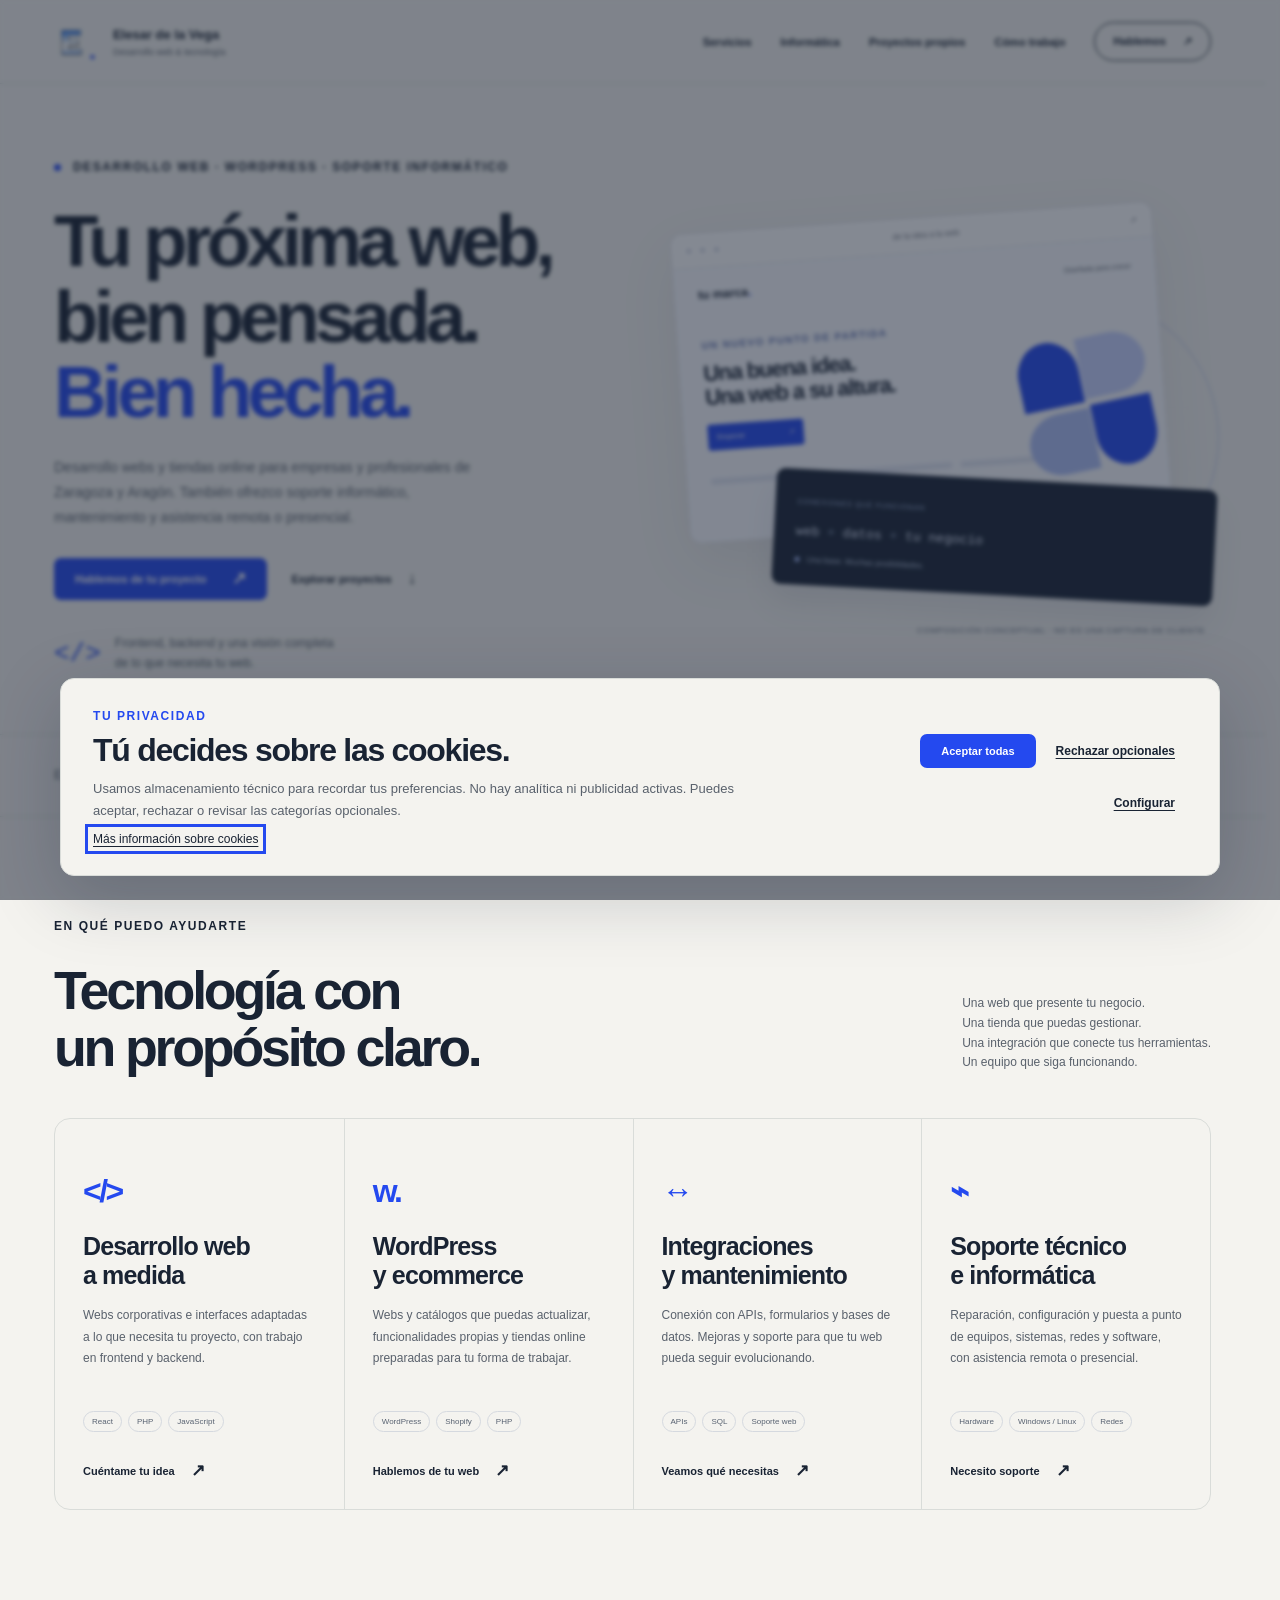
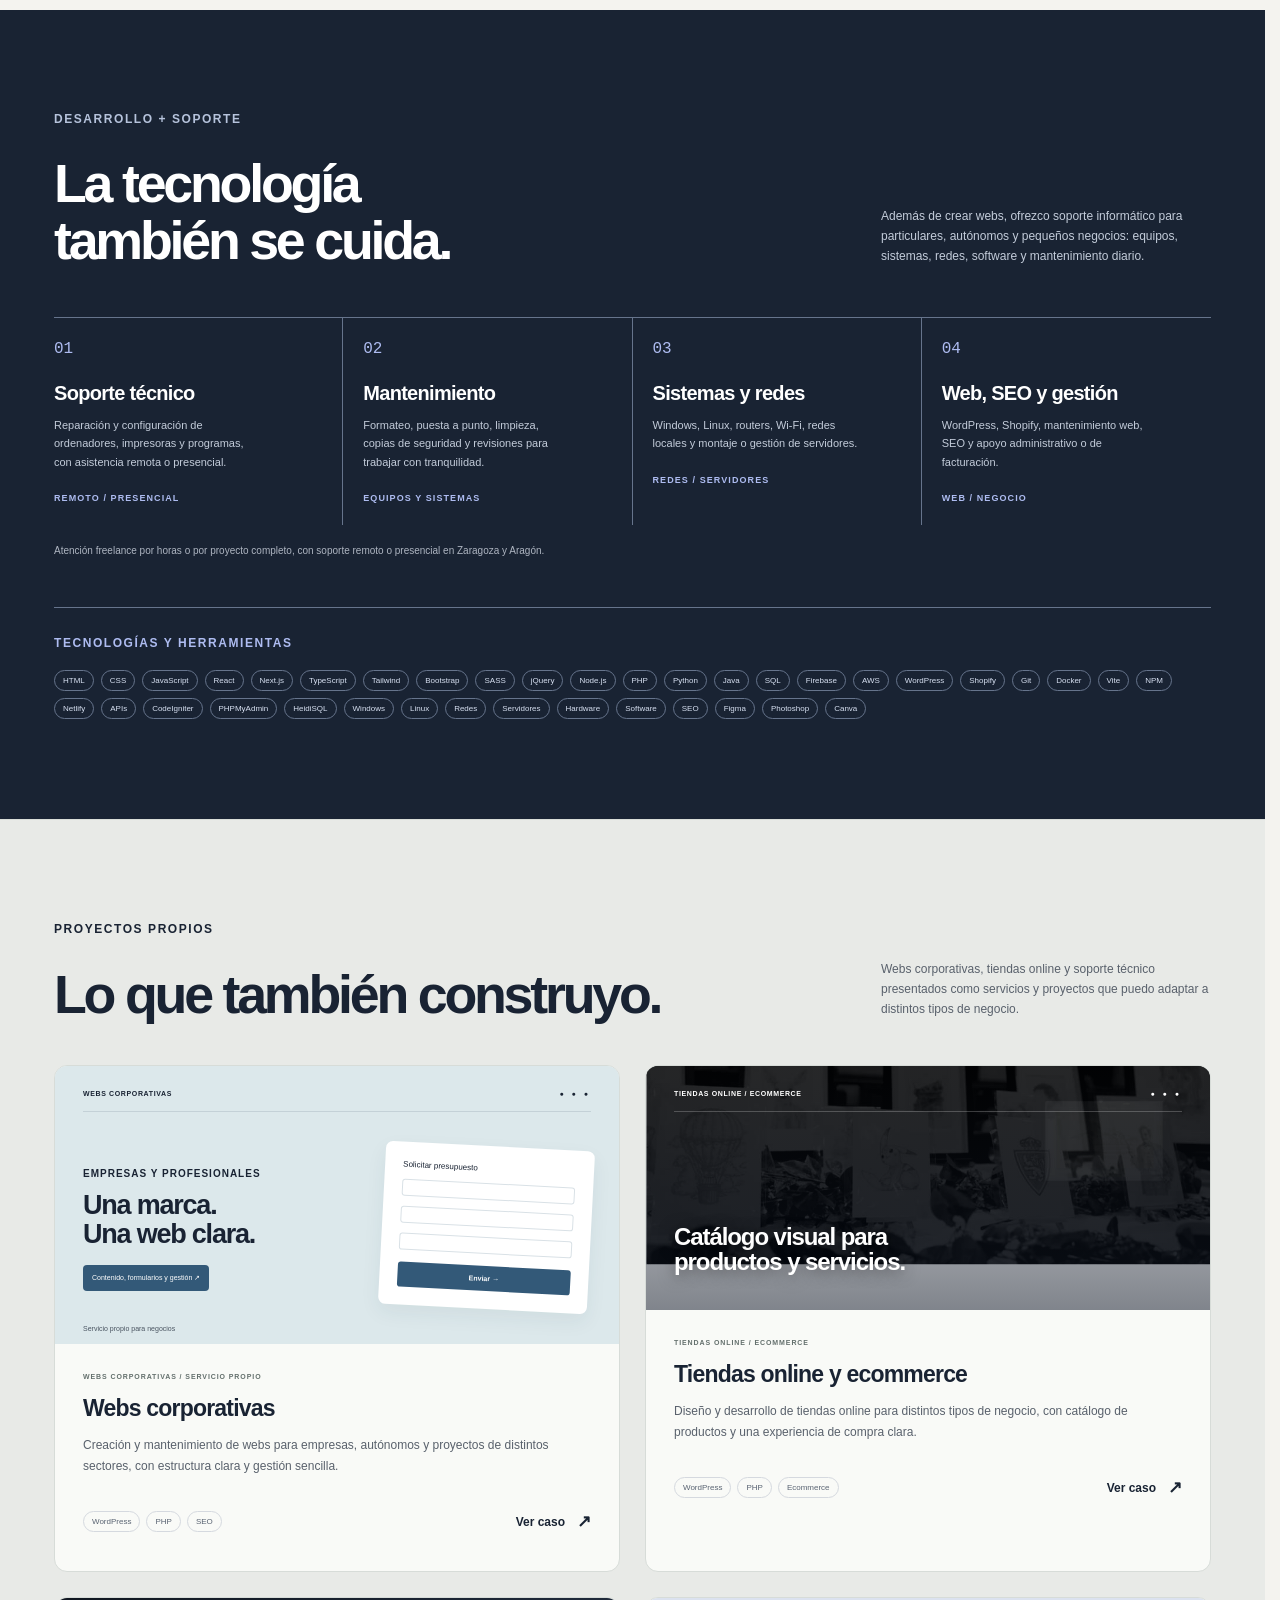
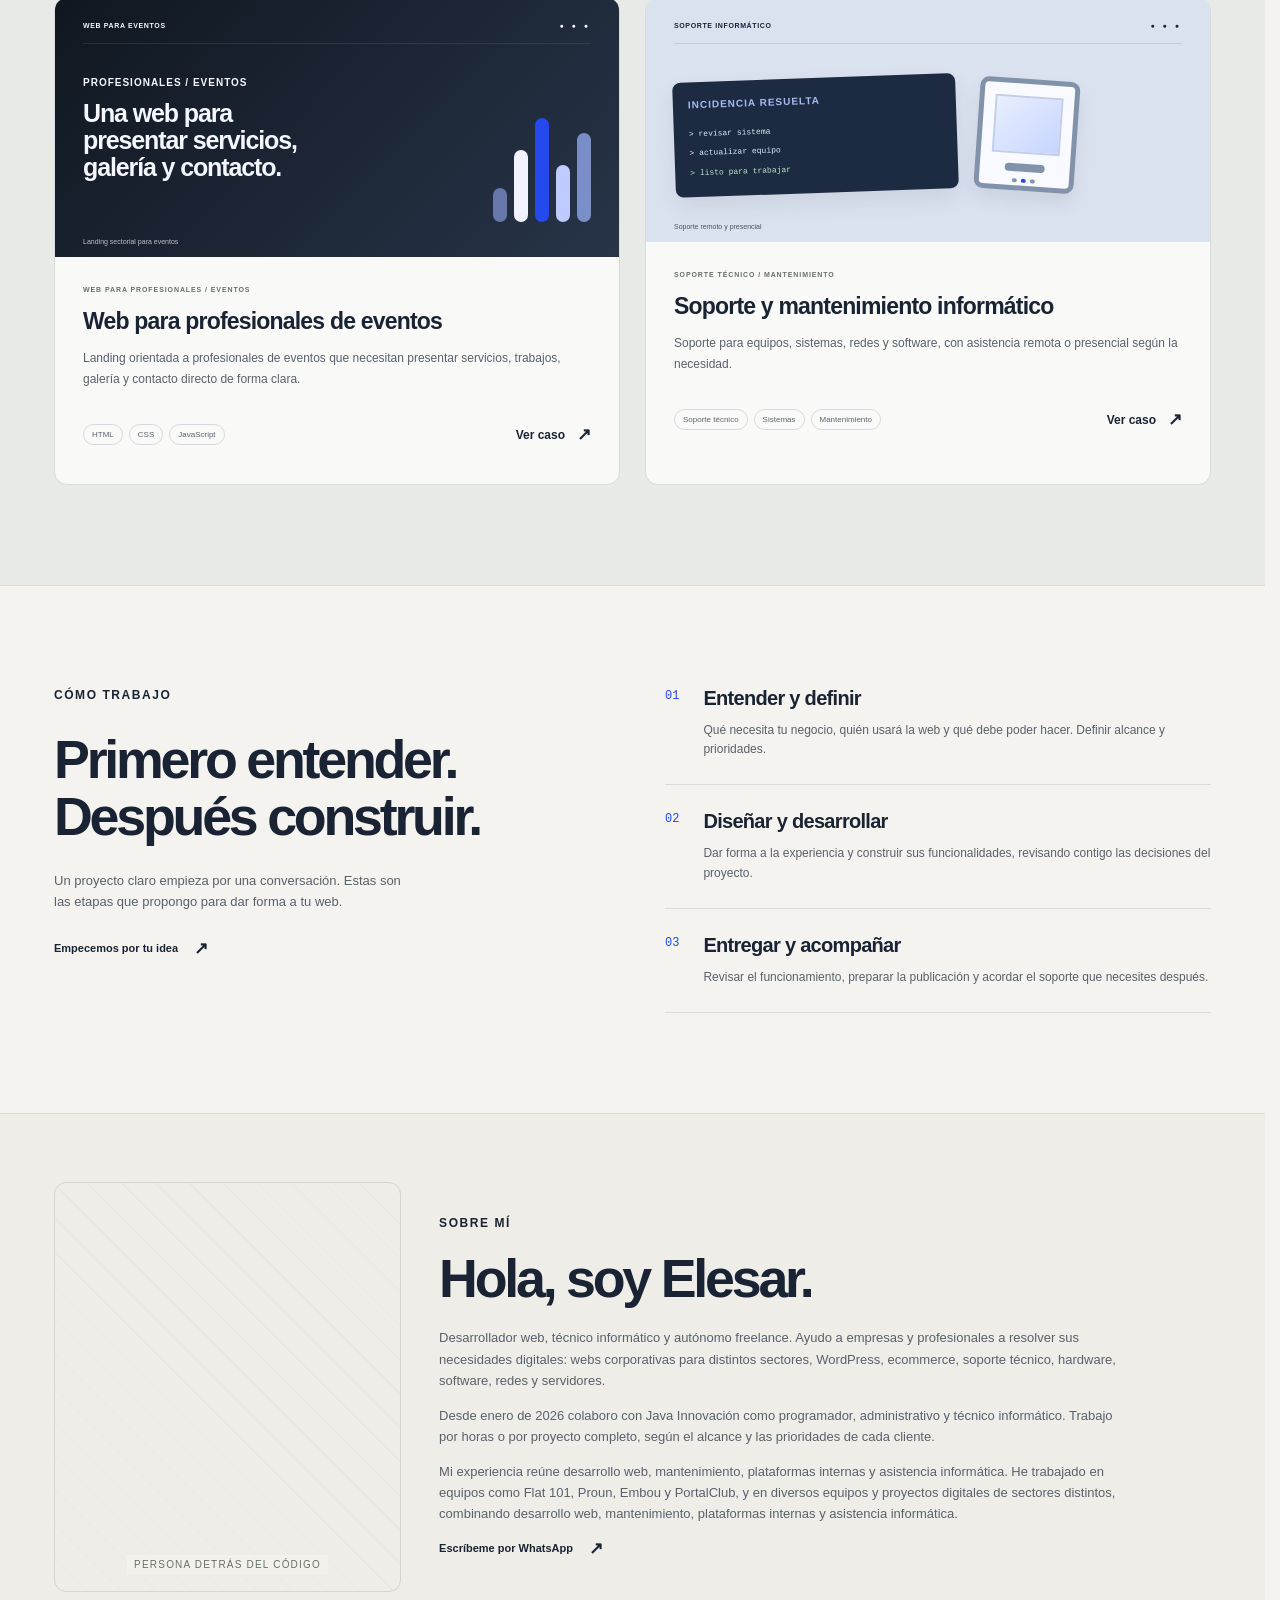
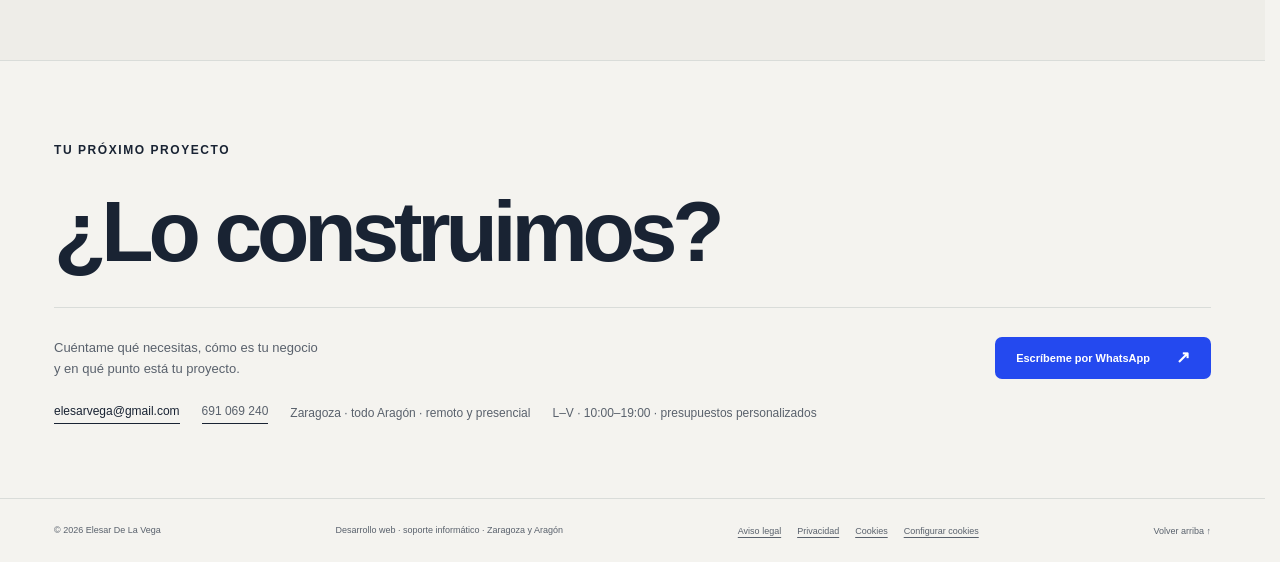
==== commit 64862e5e: "Add cookie consent and legal page branding" ====
--- a/index.html
+++ b/index.html
@@ -15,6 +15,7 @@
   <meta property="og:title" content="Elesar de la Vega · Desarrollo web y soporte informático">
   <meta property="og:description" content="Webs corporativas, WordPress, ecommerce, mantenimiento y soporte informático para profesionales, autónomos y empresas en Zaragoza y Aragón.">
   <link rel="canonical" href="./">
+  <meta name="google-site-verification" content="u3m5IvN8jaIdZvnhkqYevSq6iDLSv2S8x39T0DsI0kI">
   <meta property="og:url" content="https://elesardelavega.github.io/elesardelavega/">
   <meta property="og:image" content="https://elesardelavega.github.io/elesardelavega/assets/social-preview.jpg">
   <meta name="twitter:card" content="summary_large_image">
@@ -48,7 +49,7 @@
     }
   </script>
   <link rel="stylesheet" href="styles.css">
-  <link rel="stylesheet" href="legal.css">
+  <link rel="stylesheet" href="cookie-consent.css">
   <script src="site-config.js" defer></script>
   <script src="script.js" defer></script>
 </head>
@@ -134,7 +135,9 @@
     <section class="about-section" aria-labelledby="about-title"><div class="section-shell about-grid"><div class="about-portrait"><img src="assets/personal-elesar-about-optimized.png" width="540" height="959" loading="lazy" alt="Elesar de la Vega, programador web y técnico informático en Zaragoza"><span>PERSONA DETRÁS DEL CÓDIGO</span></div><div><p class="eyebrow">SOBRE MÍ</p><h2 id="about-title">Hola, soy Elesar.</h2><p>Desarrollador web, técnico informático y autónomo freelance. Ayudo a empresas y profesionales a resolver sus necesidades digitales: webs corporativas para distintos sectores, WordPress, ecommerce, soporte técnico, hardware, software, redes y servidores.</p><p>Desde enero de 2026 colaboro con Java Innovación como programador, administrativo y técnico informático. Trabajo por horas o por proyecto completo, según el alcance y las prioridades de cada cliente.</p><p>Mi experiencia reúne desarrollo web, mantenimiento, plataformas internas y asistencia informática. He trabajado en equipos como Flat 101, Proun, Embou y PortalClub, y en diversos equipos y proyectos digitales de sectores distintos, combinando desarrollo web, mantenimiento, plataformas internas y asistencia informática.</p><a class="text-link" data-contact="whatsapp" href="https://wa.me/34691069240?text=Hola%20Elesar%2C%20he%20visto%20tu%20web" target="_blank" rel="noopener noreferrer">Escríbeme por WhatsApp <span aria-hidden="true">↗</span></a></div></div></section>
     <section class="contact-section section-shell section-space" id="contacto" aria-labelledby="contact-title"><p class="eyebrow">TU PRÓXIMO PROYECTO</p><div class="contact-heading"><h2 id="contact-title">¿Lo construimos?</h2></div><div class="contact-bottom"><p>Cuéntame qué necesitas, cómo es tu negocio<br>y en qué punto está tu proyecto.</p><a class="button button-blue" data-contact="whatsapp" href="https://wa.me/34691069240?text=Hola%20Elesar%2C%20he%20visto%20tu%20web" target="_blank" rel="noopener noreferrer">Escríbeme por WhatsApp <span aria-hidden="true">↗</span></a></div><div class="contact-details"><a class="contact-email" data-contact="email" href="mailto:elesarvega@gmail.com">elesarvega@gmail.com</a><a class="contact-phone" data-contact="phone" href="tel:+34691069240">691 069 240</a><span class="contact-location">Zaragoza · todo Aragón · remoto y presencial</span><span class="contact-hours">L–V · 10:00–19:00 · presupuestos personalizados</span></div></section>
   </main>
-  <footer class="site-footer section-shell"><p>© 2026 <span data-config="owner">Elesar De La Vega</span></p><p>Desarrollo web · soporte informático · Zaragoza y Aragón</p><nav class="legal-links" aria-label="Información legal"><a href="aviso-legal.html">Aviso legal</a><a href="privacidad.html">Privacidad</a><a href="cookies.html">Cookies</a></nav><a href="#inicio">Volver arriba ↑</a></footer>
+  <footer class="site-footer section-shell"><p>© 2026 <span data-config="owner">Elesar De La Vega</span></p><p>Desarrollo web · soporte informático · Zaragoza y Aragón</p><nav class="legal-links" aria-label="Información legal"><a href="aviso-legal.html">Aviso legal</a><a href="privacidad.html">Privacidad</a><a href="cookies.html">Cookies</a><button class="cookie-settings-link" type="button" data-cookie-settings>Configurar cookies</button></nav><a href="#inicio">Volver arriba ↑</a></footer>
   <dialog id="project-dialog" aria-labelledby="dialog-title"><button class="dialog-close" aria-label="Cerrar ficha de proyecto">Cerrar <span aria-hidden="true">×</span></button><p class="eyebrow" id="dialog-category"></p><h2 id="dialog-title"></h2><div id="dialog-content"></div><a class="button button-blue" href="#contacto" id="dialog-contact">Hablemos de tu proyecto <span aria-hidden="true">↗</span></a></dialog>
+  <div id="cookie-consent-root"></div>
+  <script src="cookie-consent.js" defer></script>
 </body>
 </html>
--- a/cookie-consent.css
+++ b/cookie-consent.css
@@ -0,0 +1,25 @@
+.cookie-banner{position:fixed;z-index:30;inset:auto 24px 24px;width:calc(100% - 48px);max-width:1160px;margin:0 auto;padding:28px 32px;display:grid;grid-template-columns:minmax(0,1fr) auto;gap:30px;align-items:center;background:var(--paper);border:1px solid var(--line);border-radius:14px;box-shadow:0 20px 70px #19233336}
+.cookie-banner::backdrop{background:#19233388;backdrop-filter:blur(2px)}
+.cookie-banner .eyebrow{margin:0 0 8px;color:var(--blue)}
+.cookie-banner h2,.cookie-preferences h2{font-size:clamp(1.45rem,3vw,2rem);letter-spacing:-.04em;margin:0 0 10px}
+.cookie-banner p:not(.eyebrow),.cookie-preferences>p:not(.eyebrow){font-size:13px;line-height:1.65;color:var(--muted);margin:0 0 8px;max-width:680px}
+.cookie-banner a{font-size:12px;text-decoration:underline;text-underline-offset:3px}
+.cookie-actions,.cookie-preference-actions{display:flex;flex-wrap:wrap;gap:8px;align-items:center}
+.cookie-actions{justify-content:flex-end;max-width:360px}
+.cookie-actions .button,.cookie-preference-actions .button{white-space:nowrap}
+.cookie-button{min-height:44px;padding:9px 12px;background:transparent;border-radius:6px;font-size:12px;font-weight:600;text-decoration:underline;text-underline-offset:3px}
+.cookie-button:hover{background:#e8eaf0}
+.cookie-preferences{max-width:560px}
+.cookie-preferences::backdrop{background:#192333b8;backdrop-filter:blur(3px)}
+.cookie-option{display:flex;align-items:center;justify-content:space-between;gap:20px;padding:16px 0;border-bottom:1px solid var(--line);cursor:pointer}
+.cookie-option strong,.cookie-option small{display:block}
+.cookie-option strong{font-size:14px}
+.cookie-option small{font-size:12px;line-height:1.5;color:var(--muted);margin-top:4px}
+.cookie-option input{width:20px;height:20px;accent-color:var(--blue);flex:none}
+.cookie-preference-actions{margin-top:24px}
+.cookie-settings-link{padding:0;background:transparent;color:inherit;font:inherit;text-decoration:underline;text-underline-offset:3px}
+.legal-header nav a{white-space:nowrap}
+.legal-header nav .nav-contact{display:inline-flex;align-items:center}
+.legal-page .legal-links{display:flex;gap:18px;margin-top:28px}
+@media(max-width:760px){.cookie-banner{inset:auto 12px 12px;width:calc(100% - 24px);padding:22px;grid-template-columns:1fr;gap:16px;max-height:calc(100dvh - 24px);overflow:auto}.cookie-actions{max-width:none;justify-content:flex-start}.cookie-actions>*{flex:1 1 145px}.cookie-preferences{padding:25px}.legal-header nav{position:static;display:flex;flex-direction:row;align-items:center;justify-content:flex-end;gap:5px;flex-wrap:wrap;border:0;box-shadow:none;background:transparent;padding:0}.legal-header nav a{padding:7px;font-size:10px}.legal-header nav .nav-contact{border:1px solid var(--ink);background:transparent}.legal-header .brand{flex:none}.legal-header{gap:12px;padding:16px 20px}.legal-header nav .nav-contact span{display:none}}
+@media(max-width:520px){.legal-header nav a:nth-child(2){display:none}.legal-header nav{gap:2px}.legal-header nav a{font-size:9px}.legal-header{padding:15px}.brand small{font-size:7px}}
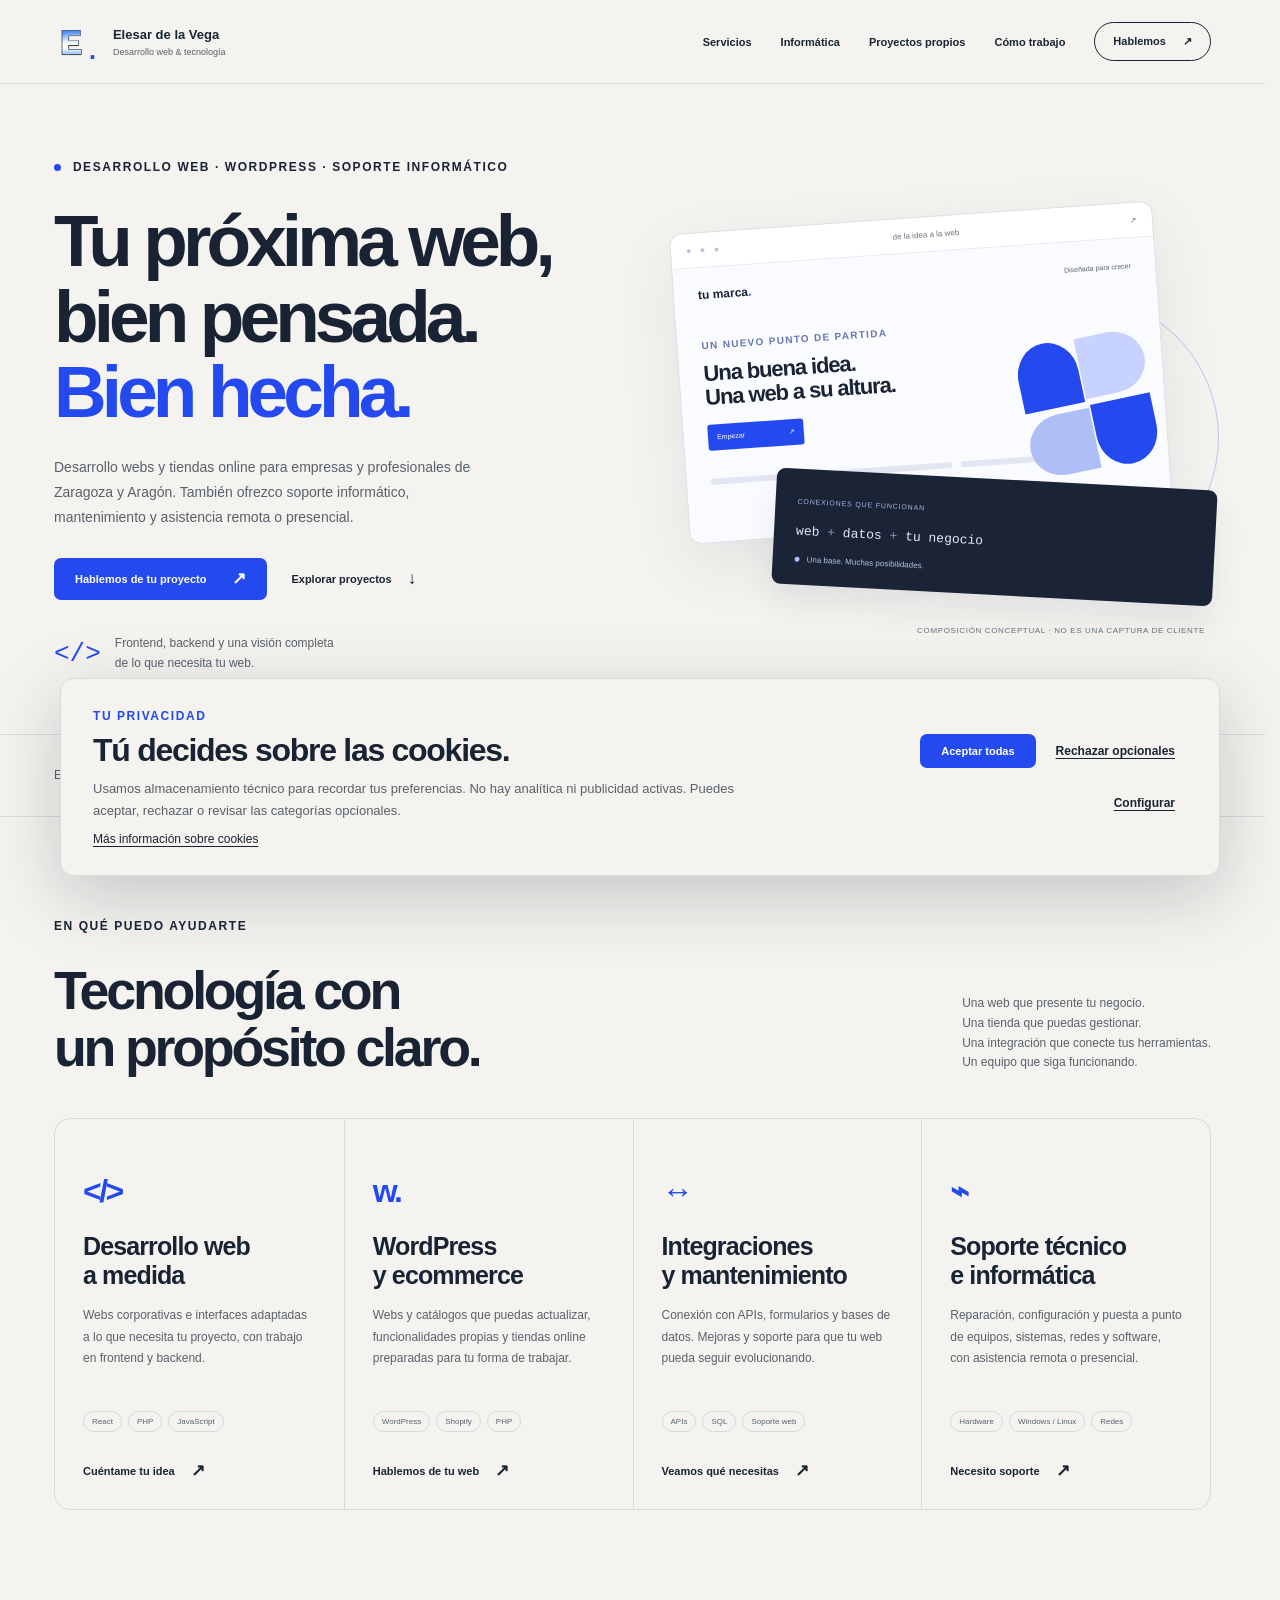
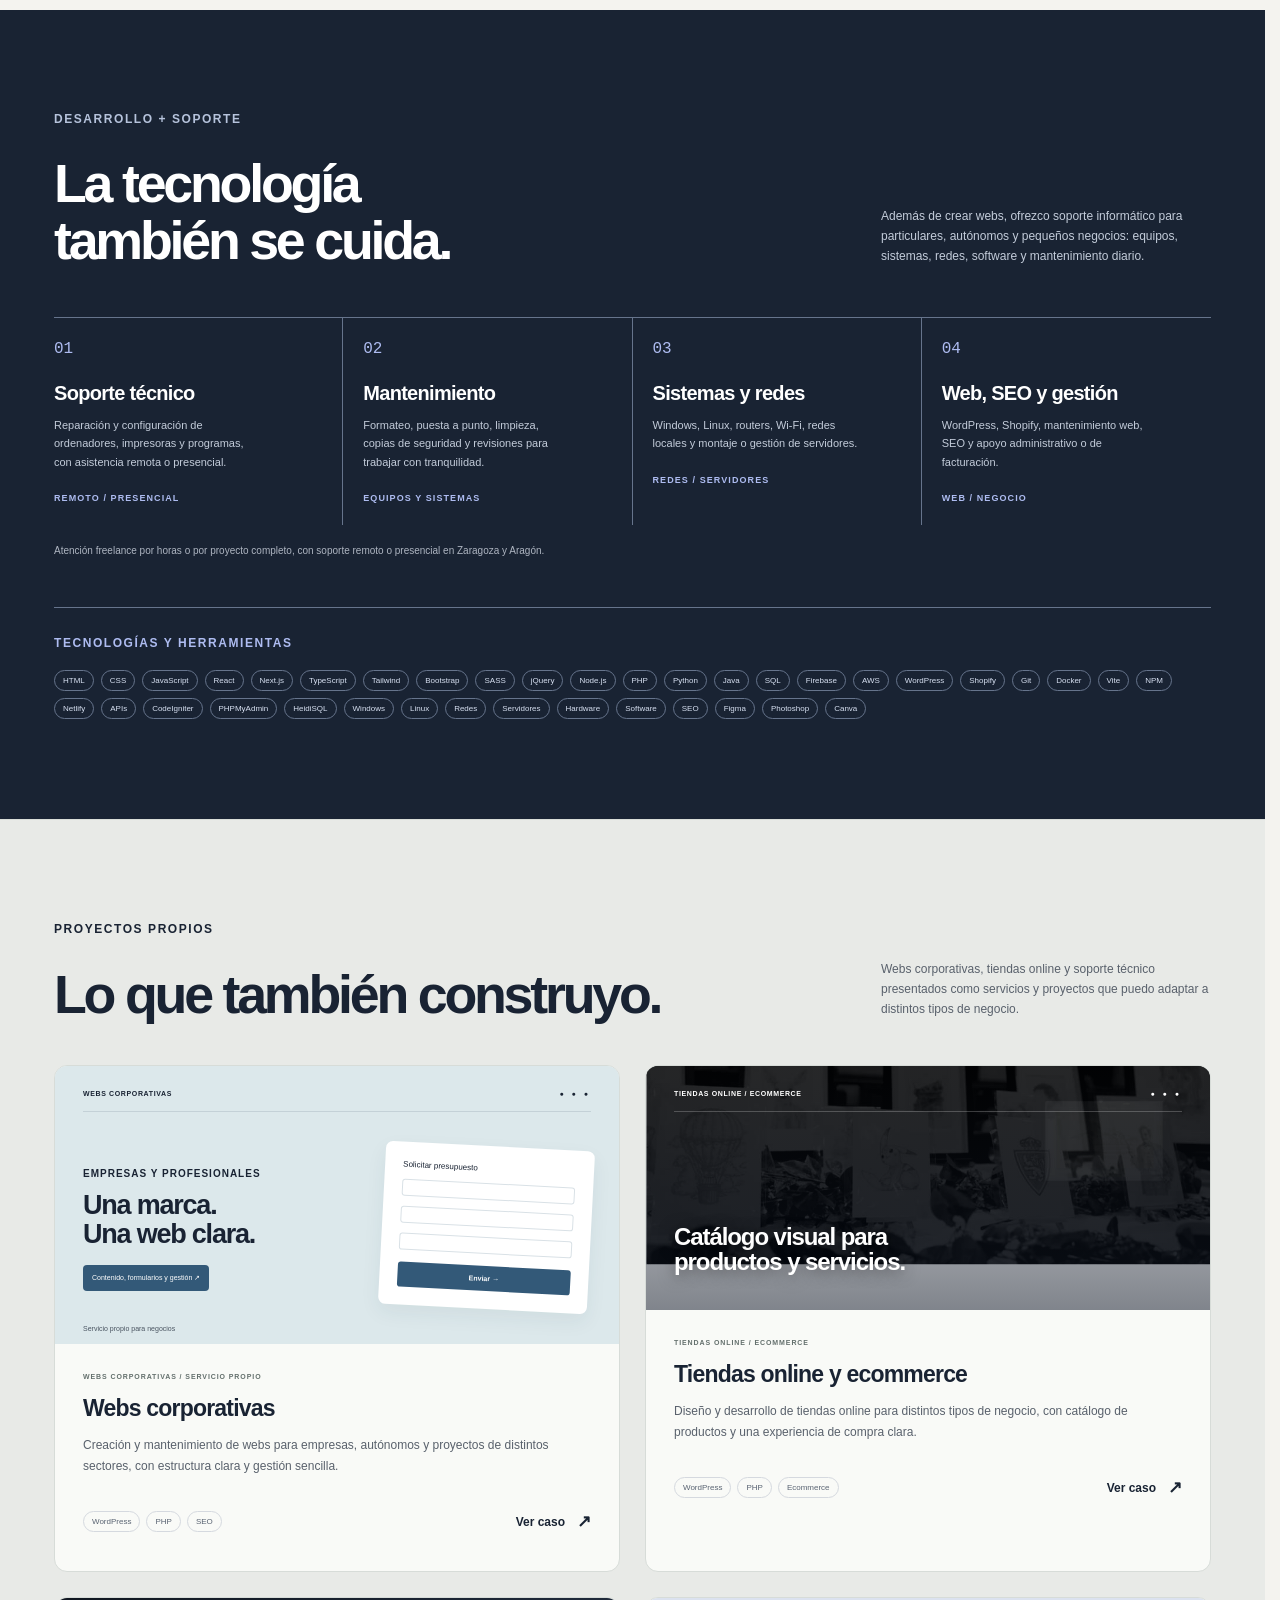
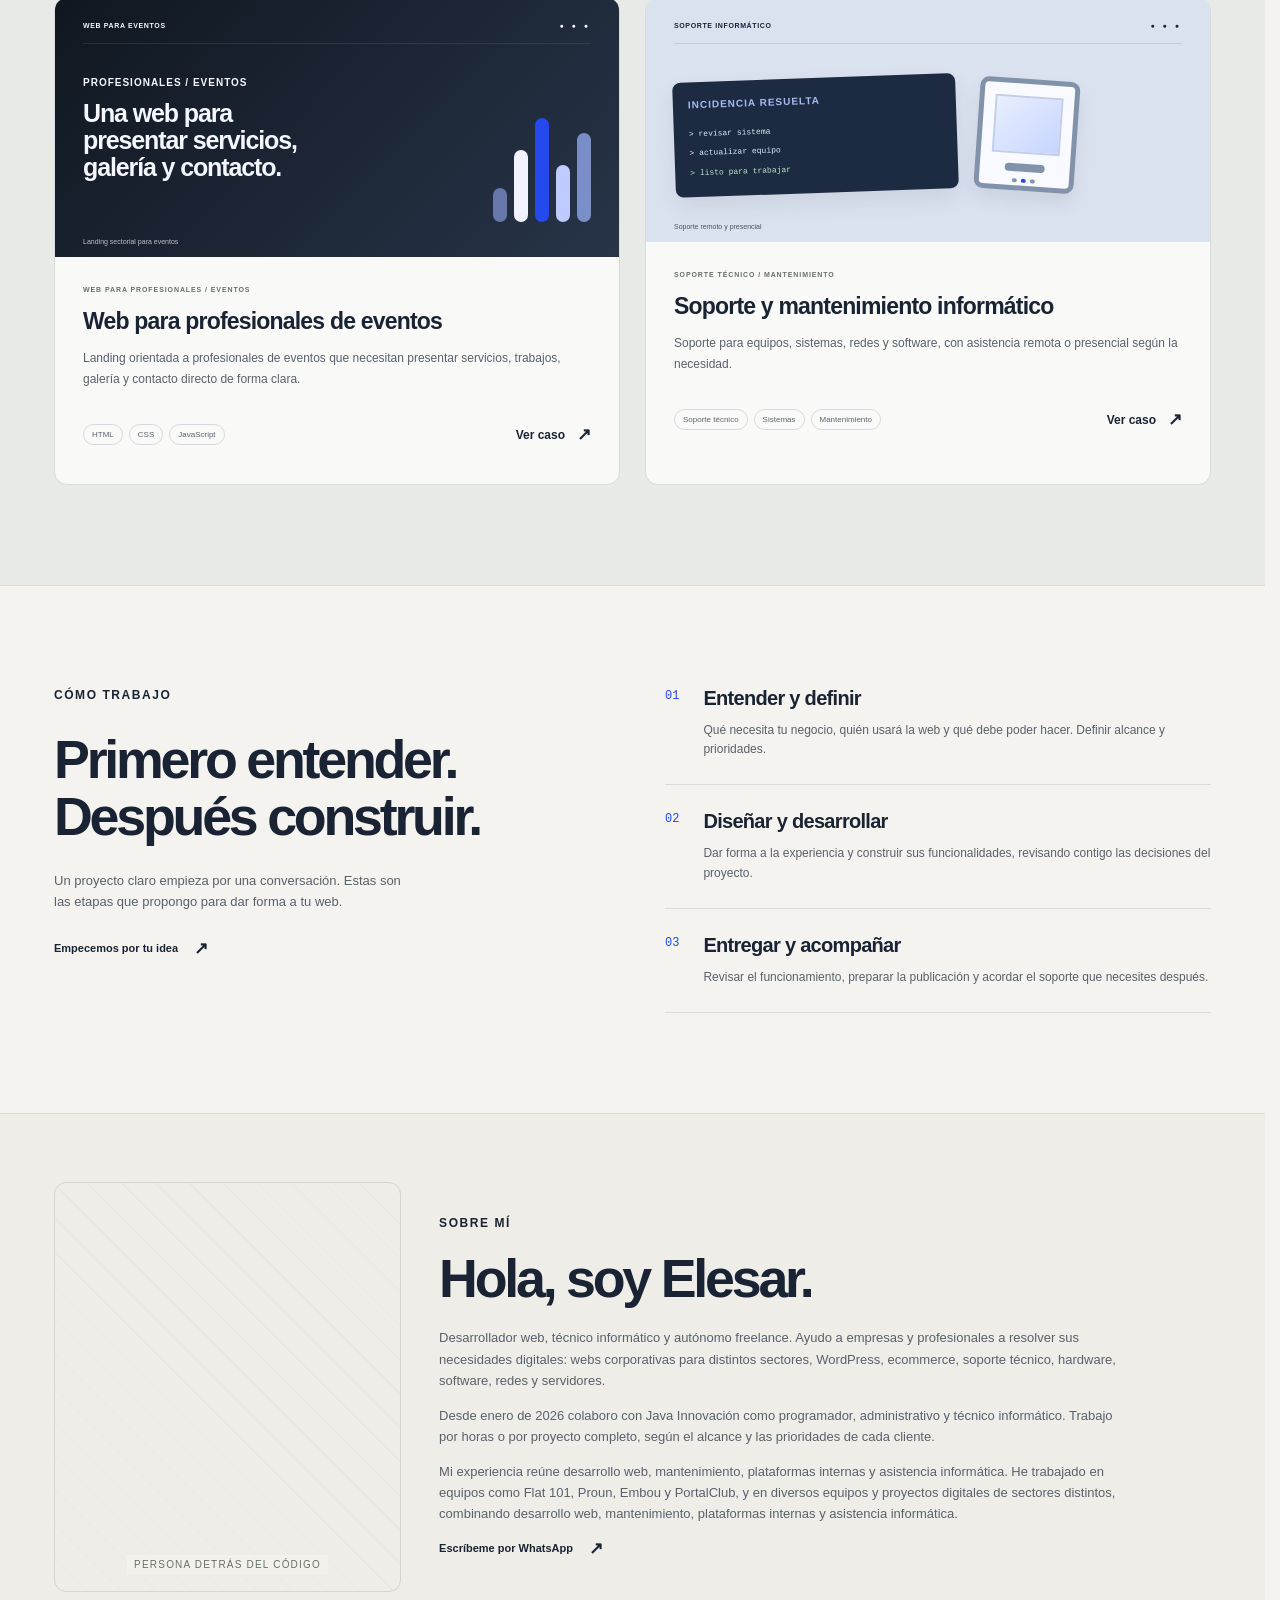
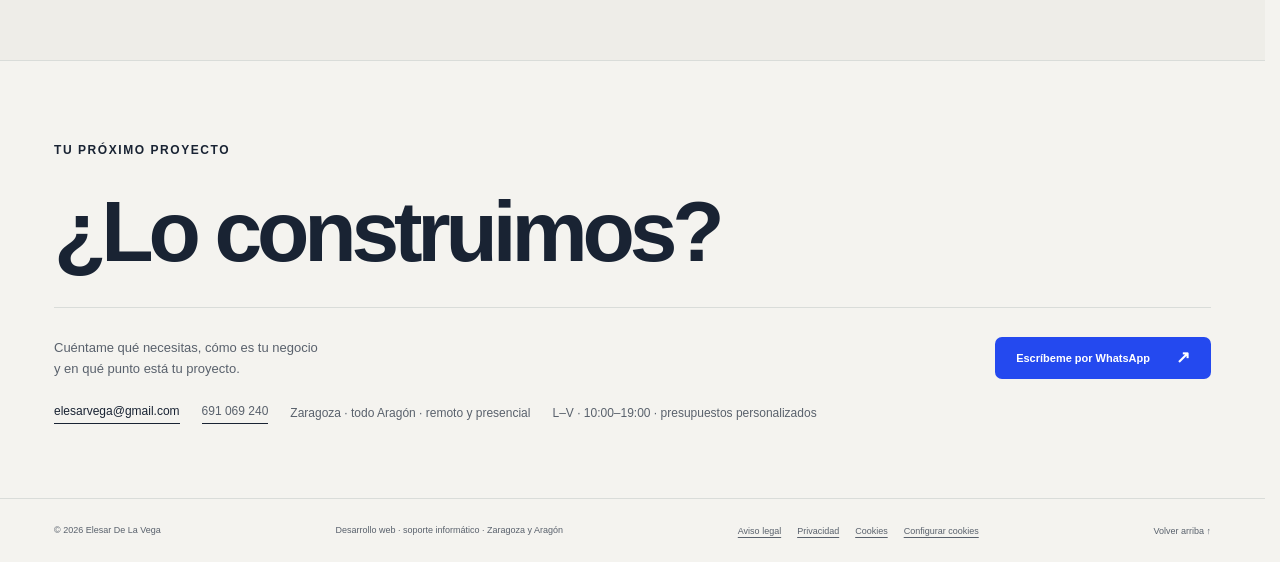
==== commit 8051cc90: "Bust consent assets cache on all pages" ====
--- a/index.html
+++ b/index.html
@@ -49,7 +49,7 @@
     }
   </script>
   <link rel="stylesheet" href="styles.css">
-  <link rel="stylesheet" href="cookie-consent.css">
+  <link rel="stylesheet" href="cookie-consent.css?v=20261003-mobile-fix">
   <script src="site-config.js" defer></script>
   <script src="script.js" defer></script>
 </head>
@@ -138,6 +138,6 @@
   <footer class="site-footer section-shell"><p>© 2026 <span data-config="owner">Elesar De La Vega</span></p><p>Desarrollo web · soporte informático · Zaragoza y Aragón</p><nav class="legal-links" aria-label="Información legal"><a href="aviso-legal.html">Aviso legal</a><a href="privacidad.html">Privacidad</a><a href="cookies.html">Cookies</a><button class="cookie-settings-link" type="button" data-cookie-settings>Configurar cookies</button></nav><a href="#inicio">Volver arriba ↑</a></footer>
   <dialog id="project-dialog" aria-labelledby="dialog-title"><button class="dialog-close" aria-label="Cerrar ficha de proyecto">Cerrar <span aria-hidden="true">×</span></button><p class="eyebrow" id="dialog-category"></p><h2 id="dialog-title"></h2><div id="dialog-content"></div><a class="button button-blue" href="#contacto" id="dialog-contact">Hablemos de tu proyecto <span aria-hidden="true">↗</span></a></dialog>
   <div id="cookie-consent-root"></div>
-  <script src="cookie-consent.js" defer></script>
+  <script src="cookie-consent.js?v=20261003-mobile-fix" defer></script>
 </body>
 </html>
--- a/cookie-consent.css
+++ b/cookie-consent.css
@@ -21,5 +21,5 @@
 .legal-header nav a{white-space:nowrap}
 .legal-header nav .nav-contact{display:inline-flex;align-items:center}
 .legal-page .legal-links{display:flex;gap:18px;margin-top:28px}
-@media(max-width:760px){.cookie-banner{inset:auto 12px 12px;width:calc(100% - 24px);padding:22px;grid-template-columns:1fr;gap:16px;max-height:calc(100dvh - 24px);overflow:auto}.cookie-actions{max-width:none;justify-content:flex-start}.cookie-actions>*{flex:1 1 145px}.cookie-preferences{padding:25px}.legal-header nav{position:static;display:flex;flex-direction:row;align-items:center;justify-content:flex-end;gap:5px;flex-wrap:wrap;border:0;box-shadow:none;background:transparent;padding:0}.legal-header nav a{padding:7px;font-size:10px}.legal-header nav .nav-contact{border:1px solid var(--ink);background:transparent}.legal-header .brand{flex:none}.legal-header{gap:12px;padding:16px 20px}.legal-header nav .nav-contact span{display:none}}
-@media(max-width:520px){.legal-header nav a:nth-child(2){display:none}.legal-header nav{gap:2px}.legal-header nav a{font-size:9px}.legal-header{padding:15px}.brand small{font-size:7px}}
+@media(max-width:760px){.cookie-banner{inset:auto 12px 12px;width:calc(100% - 24px);max-width:none;max-height:calc(100vh - 24px);max-height:calc(100dvh - 24px);padding:clamp(18px,5vw,24px);grid-template-columns:1fr;gap:14px;overflow-y:auto;overscroll-behavior:contain}.cookie-banner h2{font-size:clamp(1.35rem,5.5vw,1.7rem);line-height:1.12;margin-bottom:8px}.cookie-banner p:not(.eyebrow){font-size:14px;line-height:1.5;margin-bottom:10px}.cookie-actions{width:100%;max-width:none;display:grid;grid-template-columns:1fr;gap:6px}.cookie-actions>*{width:100%;min-height:44px;justify-content:center}.cookie-actions .cookie-button{padding:10px 12px}.cookie-preferences{width:calc(100% - 24px);max-width:560px;max-height:calc(100vh - 24px);max-height:calc(100dvh - 24px);padding:clamp(20px,5vw,28px);overflow-y:auto;overscroll-behavior:contain}.cookie-preference-actions{display:grid;grid-template-columns:1fr;gap:8px}.cookie-preference-actions>*{width:100%;min-height:44px;justify-content:center}.legal-header nav{position:static;display:flex;flex-direction:row;align-items:center;justify-content:flex-end;gap:5px;flex-wrap:wrap;border:0;box-shadow:none;background:transparent;padding:0}.legal-header nav a{padding:7px;font-size:10px}.legal-header nav .nav-contact{border:1px solid var(--ink);background:transparent}.legal-header .brand{flex:none}.legal-header{gap:12px;padding:16px 20px}.legal-header nav .nav-contact span{display:none}}
+@media(max-width:520px){.cookie-banner{gap:12px;border-radius:12px}.cookie-banner .eyebrow{margin-bottom:5px}.cookie-banner a{font-size:13px}.legal-header nav a:nth-child(2){display:none}.legal-header nav{gap:2px}.legal-header nav a{font-size:9px}.legal-header{padding:15px}.brand small{font-size:7px}}
